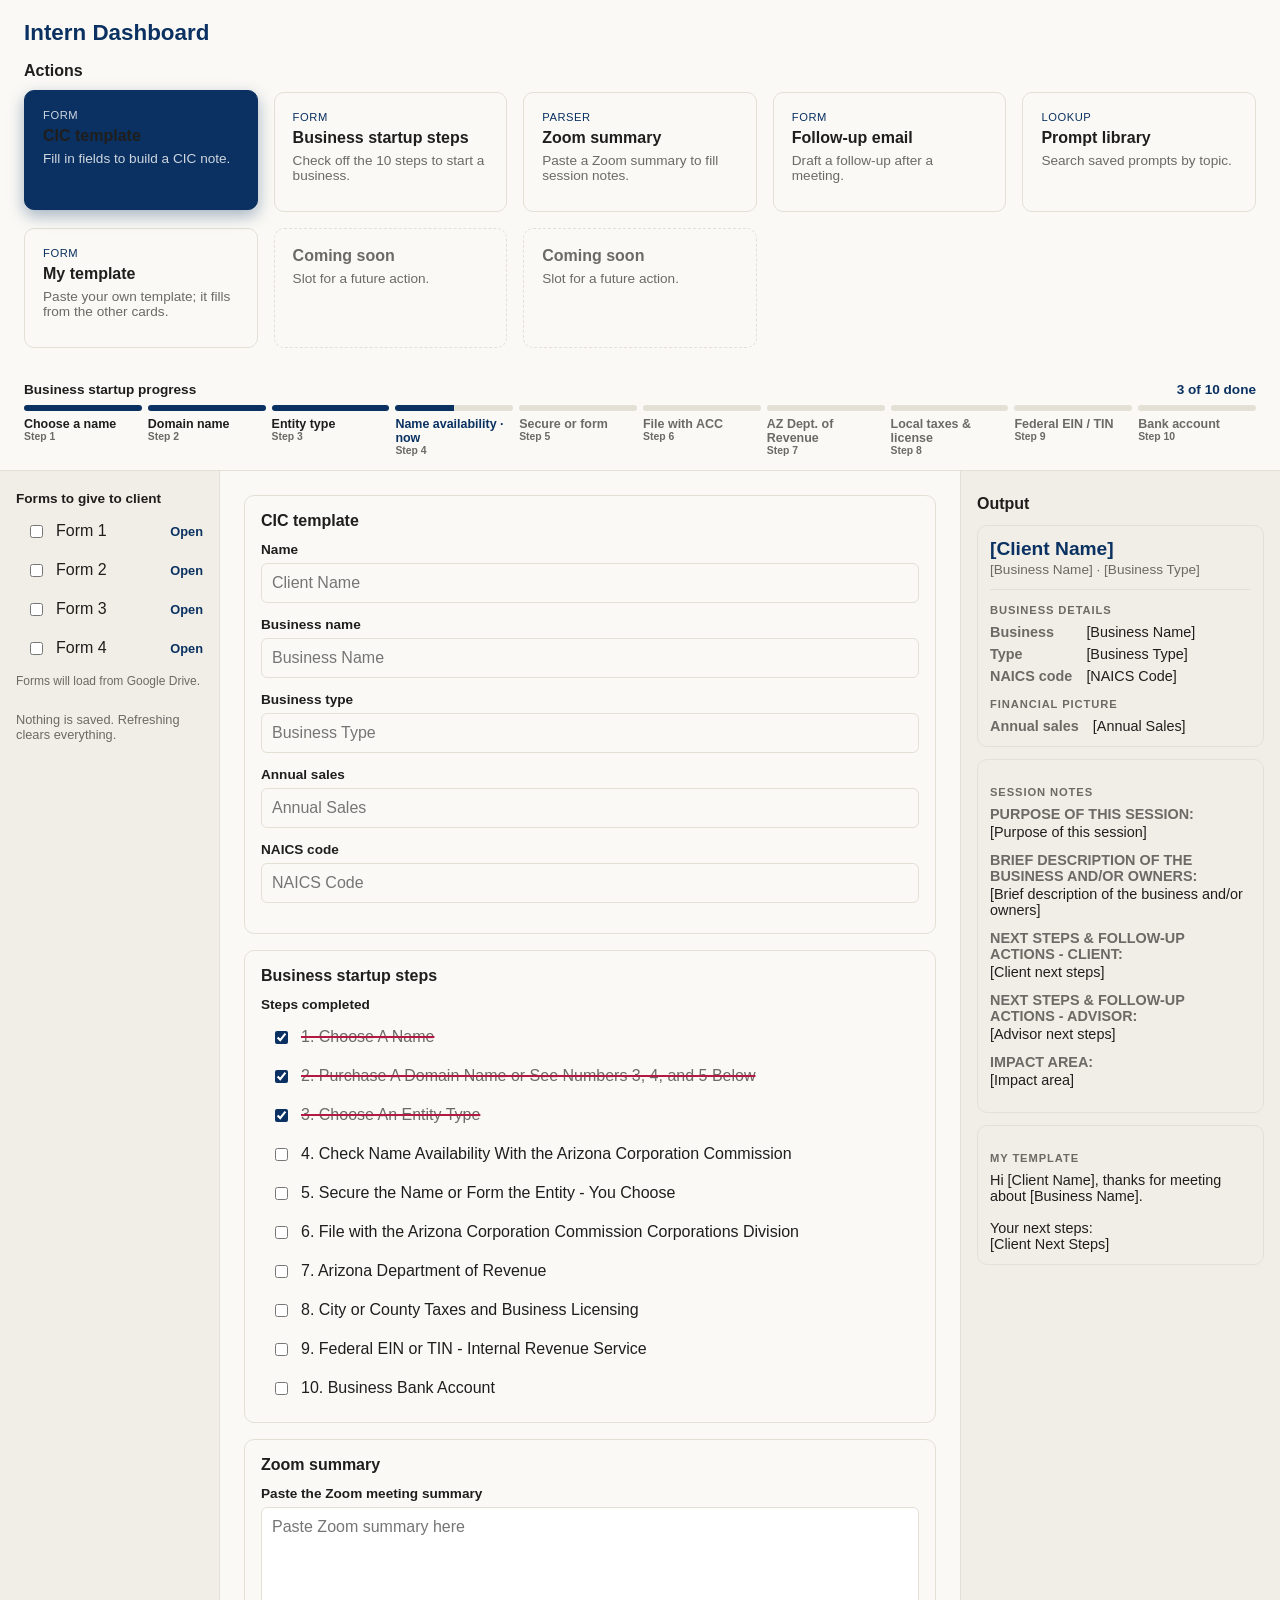
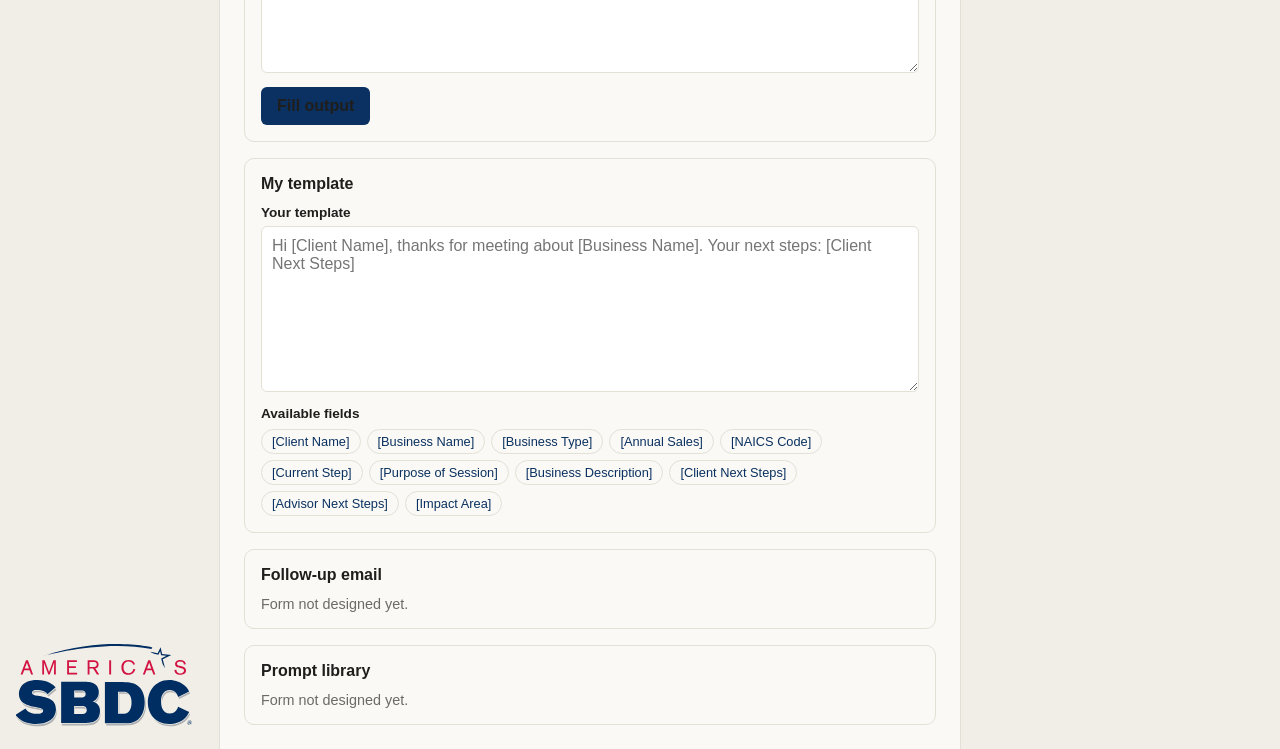
==== index.html @ 1f004777 "Add dashboard HTML/CSS skeleton Static layout with action cards, startup stepper, client forms sideb" ====
<!DOCTYPE html>
<html lang="en">
<head>
  <meta charset="UTF-8">
  <meta name="viewport" content="width=device-width, initial-scale=1.0">
  <title>Intern Dashboard</title>
  <link rel="stylesheet" href="styles.css">
  <!-- defer: download now, run after the HTML is ready (keeps this order) -->
  <script src="data/prompts.js" defer></script>
  <script src="app.js" defer></script>
</head>
<body>
  <!-- The whole page is one CSS Grid:
       row 1: page title + action cards (full width)
       row 2: progress stepper (full width)
       row 3: sidebar | forms | output -->
  <div class="layout">

    <!-- ===== ROW 1: page title + action cards ===== -->
    <section class="actions-top">
      <h1 class="page-title">Intern Dashboard</h1>
      <h2 class="section-title">Actions</h2>

      <!-- A list of cards. type="button" stops them acting as submit buttons -->
      <ul class="card-grid">
        <!-- Active card (solid blue) -->
        <li>
          <button class="card active" type="button">
            <span class="card-type">form</span>
            <span class="card-title">CIC template</span>
            <span class="card-desc">Fill in fields to build a CIC note.</span>
          </button>
        </li>
        <li>
          <button class="card" type="button">
            <span class="card-type">form</span>
            <span class="card-title">Business startup steps</span>
            <span class="card-desc">Check off the 10 steps to start a business.</span>
          </button>
        </li>
        <li>
          <button class="card" type="button">
            <span class="card-type">parser</span>
            <span class="card-title">Zoom summary</span>
            <span class="card-desc">Paste a Zoom summary to fill session notes.</span>
          </button>
        </li>
        <li>
          <button class="card" type="button">
            <span class="card-type">form</span>
            <span class="card-title">Follow-up email</span>
            <span class="card-desc">Draft a follow-up after a meeting.</span>
          </button>
        </li>
        <li>
          <button class="card" type="button">
            <span class="card-type">lookup</span>
            <span class="card-title">Prompt library</span>
            <span class="card-desc">Search saved prompts by topic.</span>
          </button>
        </li>
        <li>
          <button class="card" type="button">
            <span class="card-type">form</span>
            <span class="card-title">My template</span>
            <span class="card-desc">Paste your own template; it fills from the other cards.</span>
          </button>
        </li>

        <!-- Empty slots for future cards (8 total) -->
        <li class="card card-empty">
          <span class="card-title">Coming soon</span>
          <span class="card-desc">Slot for a future action.</span>
        </li>
        <li class="card card-empty">
          <span class="card-title">Coming soon</span>
          <span class="card-desc">Slot for a future action.</span>
        </li>
      </ul>
    </section>

    <!-- ===== ROW 2: startup stepper (sample: steps 1-3 done, 4 now) =====
         An ordered list, because the steps happen in order.
         done = solid bar, now = half bar, no class = not started -->
    <section class="page-progress" aria-labelledby="progress-title">
      <div class="page-progress-text">
        <h2 class="page-progress-title" id="progress-title">Business startup progress</h2>
        <span class="page-progress-count">3 of 10 done</span>
      </div>

      <ol class="stepper">
        <li class="step done"><div class="step-bar"></div><span>Choose a name<small>Step 1</small></span></li>
        <li class="step done"><div class="step-bar"></div><span>Domain name<small>Step 2</small></span></li>
        <li class="step done"><div class="step-bar"></div><span>Entity type<small>Step 3</small></span></li>
        <li class="step now"><div class="step-bar"></div><span>Name availability · now<small>Step 4</small></span></li>
        <li class="step"><div class="step-bar"></div><span>Secure or form<small>Step 5</small></span></li>
        <li class="step"><div class="step-bar"></div><span>File with ACC<small>Step 6</small></span></li>
        <li class="step"><div class="step-bar"></div><span>AZ Dept. of Revenue<small>Step 7</small></span></li>
        <li class="step"><div class="step-bar"></div><span>Local taxes &amp; license<small>Step 8</small></span></li>
        <li class="step"><div class="step-bar"></div><span>Federal EIN / TIN<small>Step 9</small></span></li>
        <li class="step"><div class="step-bar"></div><span>Bank account<small>Step 10</small></span></li>
      </ol>
    </section>

    <!-- ===== LEFT: sidebar (client forms checklist + logo) ===== -->
    <aside class="sidebar">
      <!-- Forms to give to the client. Later these will come from Google Drive;
           for now: placeholder names, and "Open" links that go nowhere. -->
      <fieldset class="checklist-group">
        <legend class="checklist-heading">Forms to give to client</legend>
        <div class="checklist">
          <div class="form-row">
            <label class="checklist-item"><input type="checkbox"><span>Form 1</span></label>
            <a class="form-open" href="#">Open</a>
          </div>
          <div class="form-row">
            <label class="checklist-item"><input type="checkbox"><span>Form 2</span></label>
            <a class="form-open" href="#">Open</a>
          </div>
          <div class="form-row">
            <label class="checklist-item"><input type="checkbox"><span>Form 3</span></label>
            <a class="form-open" href="#">Open</a>
          </div>
          <div class="form-row">
            <label class="checklist-item"><input type="checkbox"><span>Form 4</span></label>
            <a class="form-open" href="#">Open</a>
          </div>
        </div>
        <p class="sidebar-hint">Forms will load from Google Drive.</p>
      </fieldset>

      <p class="sidebar-note">Nothing is saved. Refreshing clears everything.</p>

      <!-- Logo pinned to the bottom of the sidebar -->
      <img class="sidebar-logo" src="images/sbdc-logo.svg" alt="America's SBDC">
    </aside>

    <!-- ===== CENTER: forms ===== -->
    <main class="main">
      <!-- For the skeleton, every form is shown stacked so you can
           review them all. Later, JS will show only the active card's form. -->
      <div class="form-area">

        <!-- CIC template -->
        <form class="form-panel">
          <h2 class="section-title">CIC template</h2>
          <div class="field">
            <label for="cic-name">Name</label>
            <input type="text" id="cic-name" placeholder="Client Name" autocomplete="off">
          </div>
          <div class="field">
            <label for="cic-businessName">Business name</label>
            <input type="text" id="cic-businessName" placeholder="Business Name" autocomplete="off">
          </div>
          <div class="field">
            <label for="cic-businessType">Business type</label>
            <input type="text" id="cic-businessType" placeholder="Business Type" autocomplete="off">
          </div>
          <div class="field">
            <label for="cic-annualSales">Annual sales</label>
            <!-- inputmode shows a number keypad on phones -->
            <input type="text" id="cic-annualSales" placeholder="Annual Sales" inputmode="decimal" autocomplete="off">
          </div>
          <div class="field">
            <label for="cic-naics">NAICS code</label>
            <!-- NAICS codes are 2 to 6 digits -->
            <input type="text" id="cic-naics" placeholder="NAICS Code" inputmode="numeric" maxlength="6" autocomplete="off">
          </div>
        </form>

        <!-- Business startup steps (sample: first 3 checked) -->
        <form class="form-panel">
          <h2 class="section-title">Business startup steps</h2>
          <!-- fieldset + legend group the checkboxes under one label -->
          <fieldset class="checklist-group">
            <legend class="checklist-heading">Steps completed</legend>
            <div class="checklist">
              <label class="checklist-item"><input type="checkbox" checked><span>1. Choose A Name</span></label>
              <label class="checklist-item"><input type="checkbox" checked><span>2. Purchase A Domain Name or See Numbers 3, 4, and 5 Below</span></label>
              <label class="checklist-item"><input type="checkbox" checked><span>3. Choose An Entity Type</span></label>
              <label class="checklist-item"><input type="checkbox"><span>4. Check Name Availability With the Arizona Corporation Commission</span></label>
              <label class="checklist-item"><input type="checkbox"><span>5. Secure the Name or Form the Entity - You Choose</span></label>
              <label class="checklist-item"><input type="checkbox"><span>6. File with the Arizona Corporation Commission Corporations Division</span></label>
              <label class="checklist-item"><input type="checkbox"><span>7. Arizona Department of Revenue</span></label>
              <label class="checklist-item"><input type="checkbox"><span>8. City or County Taxes and Business Licensing</span></label>
              <label class="checklist-item"><input type="checkbox"><span>9. Federal EIN or TIN - Internal Revenue Service</span></label>
              <label class="checklist-item"><input type="checkbox"><span>10. Business Bank Account</span></label>
            </div>
          </fieldset>
        </form>

        <!-- Zoom summary: paste in, button fills the output -->
        <form class="form-panel">
          <h2 class="section-title">Zoom summary</h2>
          <div class="field">
            <label for="zoom-summary">Paste the Zoom meeting summary</label>
            <textarea id="zoom-summary" rows="8" placeholder="Paste Zoom summary here"></textarea>
          </div>
          <button class="btn" type="button">Fill output</button>
        </form>

        <!-- My template: staff paste their own wording with [Field] tags -->
        <form class="form-panel">
          <h2 class="section-title">My template</h2>
          <div class="field">
            <label for="custom-template">Your template</label>
            <textarea id="custom-template" rows="8" placeholder="Hi [Client Name], thanks for meeting about [Business Name]. Your next steps: [Client Next Steps]"></textarea>
          </div>

          <!-- Click a tag to add it to the template (works once JS is added) -->
          <fieldset class="checklist-group">
            <legend class="checklist-heading">Available fields</legend>
            <div class="tag-list">
              <button class="tag" type="button">[Client Name]</button>
              <button class="tag" type="button">[Business Name]</button>
              <button class="tag" type="button">[Business Type]</button>
              <button class="tag" type="button">[Annual Sales]</button>
              <button class="tag" type="button">[NAICS Code]</button>
              <button class="tag" type="button">[Current Step]</button>
              <button class="tag" type="button">[Purpose of Session]</button>
              <button class="tag" type="button">[Business Description]</button>
              <button class="tag" type="button">[Client Next Steps]</button>
              <button class="tag" type="button">[Advisor Next Steps]</button>
              <button class="tag" type="button">[Impact Area]</button>
            </div>
          </fieldset>
        </form>

        <!-- Not designed yet (no inputs, so <section> instead of <form>) -->
        <section class="form-panel">
          <h2 class="section-title">Follow-up email</h2>
          <p class="placeholder-text">Form not designed yet.</p>
        </section>

        <section class="form-panel">
          <h2 class="section-title">Prompt library</h2>
          <p class="placeholder-text">Form not designed yet.</p>
        </section>

      </div>
    </main>

    <!-- ===== RIGHT: output panel ===== -->
    <aside class="output">
      <h2 class="section-title">Output</h2>

      <!-- CIC output: empty fields show [Placeholders].
           Layout: client header, then label/value sections. -->
      <div class="output-box">
        <div class="client-head">
          <p class="client-name">[Client Name]</p>
          <p class="client-sub">[Business Name] · [Business Type]</p>
        </div>

        <h3 class="kv-heading">Business details</h3>
        <dl class="kv">
          <dt>Business</dt>
          <dd>[Business Name]</dd>
          <dt>Type</dt>
          <dd>[Business Type]</dd>
          <dt>NAICS code</dt>
          <dd>[NAICS Code]</dd>
        </dl>

        <h3 class="kv-heading">Financial picture</h3>
        <dl class="kv">
          <dt>Annual sales</dt>
          <dd>[Annual Sales]</dd>
        </dl>
      </div>

      <!-- Zoom summary output. Long labels, so each label sits above its value -->
      <div class="output-box">
        <h3 class="kv-heading">Session notes</h3>
        <dl class="kv-stack">
          <dt>PURPOSE OF THIS SESSION:</dt>
          <dd>[Purpose of this session]</dd>
          <dt>BRIEF DESCRIPTION OF THE BUSINESS AND/OR OWNERS:</dt>
          <dd>[Brief description of the business and/or owners]</dd>
          <dt>NEXT STEPS &amp; FOLLOW-UP ACTIONS - CLIENT:</dt>
          <dd>[Client next steps]</dd>
          <dt>NEXT STEPS &amp; FOLLOW-UP ACTIONS - ADVISOR:</dt>
          <dd>[Advisor next steps]</dd>
          <dt>IMPACT AREA:</dt>
          <dd>[Impact area]</dd>
        </dl>
      </div>

      <!-- My template output: the staff member's template with tags filled in -->
      <div class="output-box">
        <h3 class="kv-heading">My template</h3>
        <pre class="output-text">Hi [Client Name], thanks for meeting about [Business Name].

Your next steps:
[Client Next Steps]</pre>
      </div>
    </aside>

  </div>
</body>
</html>
---- styles.css ----
/* ===== Colors and basics ===== */
:root {
  --bg: #faf9f5;          /* warm off-white page */
  --panel: #f0eee6;       /* sidebar / output background */
  --card: var(--white);
  --border: #e3e0d6;
  --text: #1f1e1d;
  --muted: #6b6a66;
  --white: var(--white);

  /* One highlight color: US flag blue. Red only for crossed-out items */
  --flag-blue: #0a3161;
  --flag-blue-hover: rgba(10, 49, 97, 0.06); /* faint blue, on hover */
  --flag-red: #b31942;
  --radius: 10px;
}

* {
  box-sizing: border-box;
}

body {
  margin: 0;
  font-family: -apple-system, BlinkMacSystemFont, "Segoe UI", Roboto, sans-serif;
  background: var(--bg);
  color: var(--text);
}

/* ===== Main page grid (desktop: 3 columns) ===== */
.layout {
  display: grid;
  grid-template-columns: 220px 1fr 320px;
  /* row 1: cards, row 2: progress bar, row 3: everything else */
  grid-template-rows: auto auto 1fr;
  min-height: 100vh;
}

/* ===== Action cards across the top ===== */
.actions-top {
  grid-column: 1 / -1; /* full width, like the progress bar */
  padding: 20px 24px 8px;
  background: var(--bg);
}

/* Main page heading */
.page-title {
  margin: 0 0 16px;
  font-size: 1.4rem;
  color: var(--flag-blue);
}

/* Less space under the cards since the progress bar follows */
.actions-top .card-grid {
  margin-bottom: 12px;
}

/* ===== Full-width progress bar across the top ===== */
.page-progress {
  grid-column: 1 / -1; /* stretch from the first column line to the last */
  padding: 14px 24px;
  background: var(--card);
  border-bottom: 1px solid var(--border);
}

/* Title on the left, count on the right */
.page-progress-text {
  display: flex;
  justify-content: space-between;
  gap: 12px;
  margin-bottom: 8px;
  font-size: 0.85rem;
}

.page-progress-title {
  margin: 0;
  font-size: inherit; /* it's an <h2> now, but should stay small */
  font-weight: 700;
}

.page-progress-count {
  font-weight: 600;
  color: var(--flag-blue);
}

/* Stepper: one column per step, all equal width */
.stepper {
  list-style: none; /* it's an <ol>: the numbers are already in the labels */
  padding: 0;
  margin: 0;
  display: grid;
  grid-template-columns: repeat(10, 1fr);
  gap: 6px;
}

/* Each step: short bar on top, label underneath */
.step {
  display: flex;
  flex-direction: column;
  gap: 6px;
  font-size: 0.78rem;
  font-weight: 700;
  color: var(--muted);
}

.step-bar {
  height: 6px;
  border-radius: 3px;
  background: var(--border);
}

/* Small "Step 4" line under the label */
.step small {
  display: block;
  font-weight: 600;
  color: var(--muted);
}

/* Done: solid blue bar, darker label */
.step.done {
  color: var(--text);
}

.step.done .step-bar {
  background: var(--flag-blue);
}

/* Current step: blue label, bar filled halfway */
.step.now {
  color: var(--flag-blue);
}

.step.now .step-bar {
  background: linear-gradient(90deg, var(--flag-blue) 50%, var(--border) 50%);
}

/* ===== Sidebar ===== */
/* Flex column so the logo can be pushed to the bottom */
.sidebar {
  display: flex;
  flex-direction: column;
  background: var(--panel);
  border-right: 1px solid var(--border);
  padding: 20px 16px;
}

/* margin-top: auto takes up all leftover space above the logo,
   which pushes it to the bottom of the sidebar */
.sidebar-logo {
  margin-top: auto;
  padding-top: 24px;
  width: 100%;
  max-width: 180px;
  height: auto;
}

/* Form name (checkbox) on the left, "Open" link on the right */
.form-row {
  display: flex;
  align-items: center;
  justify-content: space-between;
  gap: 8px;
}

.form-row .checklist-item {
  flex: 1; /* checkbox row takes the leftover space */
}

.form-open {
  font-size: 0.8rem;
  font-weight: 600;
  color: var(--flag-blue);
  text-decoration: none;
}

.form-open:hover {
  text-decoration: underline;
}

.sidebar-hint {
  margin: 8px 0 0;
  font-size: 0.75rem;
  color: var(--muted);
}

.sidebar-note {
  margin-top: 24px;
  font-size: 0.8rem;
  color: var(--muted);
}

/* ===== Center column ===== */
.main {
  padding: 24px;
}

.section-title {
  font-size: 1rem;
  margin: 0 0 12px;
}

/* Cards wrap automatically: as many 220px+ columns as will fit */
.card-grid {
  list-style: none; /* it's a <ul>: remove bullets and indent */
  padding: 0;
  margin-top: 0;
  display: grid;
  grid-template-columns: repeat(auto-fill, minmax(220px, 1fr));
  gap: 16px;
  margin-bottom: 24px;
}

.card {
  display: flex;
  flex-direction: column;
  gap: 6px;
  min-height: 120px;
  text-align: left;
  padding: 18px;
  background: var(--card);
  border: 1px solid var(--border);
  border-radius: var(--radius);
  font: inherit;
  color: inherit;
  cursor: pointer;
}

/* Card buttons fill their whole list item */
.card-grid > li > .card {
  width: 100%;
  height: 100%;
}

/* Hover: faint see-through blue over the whole card */
.card:hover {
  background: var(--flag-blue-hover);
  border-color: var(--flag-blue);
}

/* Active card: solid blue, white text, lifted with a shadow */
.card.active {
  background: var(--flag-blue);
  border-color: var(--flag-blue);
  color: var(--white);
  transform: translateY(-2px);
  box-shadow: 0 6px 16px rgba(10, 49, 97, 0.35);
}

/* Lighten the small text so it stays readable on blue */
.card.active .card-type,
.card.active .card-desc {
  color: rgba(255, 255, 255, 0.8);
}

/* Empty future slots: dashed and faded, not clickable */
.card-empty {
  border-style: dashed;
  background: transparent;
  color: var(--muted);
  cursor: default;
}

.card-empty:hover {
  background: transparent;
  border-color: var(--border);
}

.card-type {
  font-size: 0.7rem;
  text-transform: uppercase;
  letter-spacing: 0.05em;
  color: var(--flag-blue);
}

.card-title {
  font-weight: 600;
}

.card-desc {
  font-size: 0.85rem;
  color: var(--muted);
}

/* Holds one form panel per card, stacked */
.form-area {
  display: flex;
  flex-direction: column;
  gap: 16px;
}

.form-panel {
  background: var(--card);
  border: 1px solid var(--border);
  border-radius: var(--radius);
  padding: 16px;
}

/* Form fields: label on top, input below */
.field {
  display: flex;
  flex-direction: column;
  gap: 6px;
  margin-bottom: 14px;
}

.field label {
  font-size: 0.85rem;
  font-weight: 600;
}

.field input,
.field select {
  padding: 10px;
  border: 1px solid var(--border);
  border-radius: 6px;
  background: var(--white);
  font: inherit;
}

/* Big paste box: full width, user can drag it taller */
.field textarea {
  padding: 10px;
  border: 1px solid var(--border);
  border-radius: 6px;
  font: inherit;
  resize: vertical;
}

/* Clickable field tags ("chips") that wrap onto new lines */
.tag-list {
  display: flex;
  flex-wrap: wrap;
  gap: 6px;
}

.tag {
  padding: 4px 10px;
  border: 1px solid var(--border);
  border-radius: 999px;
  background: var(--white);
  font: inherit;
  font-size: 0.8rem;
  color: var(--flag-blue);
  cursor: pointer;
}

.tag:hover {
  background: var(--flag-blue-hover);
  border-color: var(--flag-blue);
}

/* Plain blue button */
.btn {
  padding: 10px 16px;
  border: none;
  border-radius: 6px;
  background: var(--flag-blue);
  color: var(--white);
  font: inherit;
  font-weight: 600;
  cursor: pointer;
}

.btn:hover {
  opacity: 0.9;
}

.field textarea:focus,
.field input:focus,
.field select:focus {
  outline: 2px solid var(--flag-blue);
  border-color: transparent;
}

/* fieldset groups checkboxes; remove its default border and spacing */
.checklist-group {
  border: none;
  padding: 0;
  margin: 0;
  min-width: 0; /* lets it shrink inside narrow columns */
}

/* Checklist: one clickable row per step */
.checklist-heading {
  padding: 0;
  margin: 0 0 8px;
  font-size: 0.85rem;
  font-weight: 600;
}

.checklist {
  display: flex;
  flex-direction: column;
  gap: 4px;
}

.checklist-item {
  display: flex;
  align-items: flex-start;
  gap: 10px;
  padding: 8px 10px;
  border-radius: 6px;
  cursor: pointer;
}

.checklist-item:hover {
  background: var(--flag-blue-hover);
}

.checklist-item input {
  margin-top: 3px;
  accent-color: var(--flag-blue); /* blue checkmarks */
}

/* Checked steps get faded and crossed out with a red line */
.checklist-item:has(input:checked) span {
  color: var(--muted);
  text-decoration: line-through;
  text-decoration-color: var(--flag-red);
  text-decoration-thickness: 2px;
}

/* ===== Output panel ===== */
.output {
  background: var(--panel);
  border-left: 1px solid var(--border);
  padding: 24px 16px;
}

.output-box {
  background: var(--card);
  border: 1px solid var(--border);
  border-radius: var(--radius);
  padding: 12px;
  margin-bottom: 12px;
}

/* Output header: client name big, business on the line below */
.client-head {
  padding-bottom: 12px;
  margin-bottom: 12px;
  border-bottom: 1px solid var(--border);
}

.client-name {
  margin: 0;
  font-size: 1.2rem;
  font-weight: 700;
  color: var(--flag-blue);
}

.client-sub {
  margin: 2px 0 0;
  font-size: 0.85rem;
  color: var(--muted);
}

/* Small uppercase section label, e.g. "BUSINESS DETAILS" */
.kv-heading {
  margin: 14px 0 8px;
  font-size: 0.7rem;
  font-weight: 800;
  letter-spacing: 0.08em;
  text-transform: uppercase;
  color: var(--muted);
}

/* Label / value pairs in two columns:
   left column is as wide as the longest label, right takes the rest */
.kv {
  display: grid;
  grid-template-columns: max-content 1fr;
  gap: 6px 14px;
  margin: 0;
  font-size: 0.9rem;
}

.kv dt {
  color: var(--muted);
  font-weight: 600;
}

.kv dd {
  margin: 0;
  overflow-wrap: anywhere; /* long values wrap instead of overflowing */
}

/* Label above value, for labels too long for two columns */
.kv-stack {
  margin: 0;
  font-size: 0.9rem;
}

.kv-stack dt {
  color: var(--muted);
  font-weight: 600;
}

.kv-stack dd {
  margin: 2px 0 12px;
  overflow-wrap: anywhere;
}

/* Keeps the template's line breaks; wraps long lines */
.output-text {
  margin: 0;
  font-family: inherit;
  font-size: 0.9rem;
  white-space: pre-wrap;
  word-wrap: break-word;
}

.placeholder-text {
  margin: 0;
  color: var(--muted);
  font-size: 0.9rem;
}

/* ===== Tablet: hide sidebar, 2 columns ===== */
@media (max-width: 1024px) {
  .layout {
    grid-template-columns: 1fr 320px;
  }

  .sidebar {
    display: none;
  }

  /* 10 steps don't fit in one row here: 2 rows of 5 */
  .stepper {
    grid-template-columns: repeat(5, 1fr);
    row-gap: 14px;
  }
}

/* ===== Mobile: 1 column, output below the cards ===== */
@media (max-width: 700px) {
  .layout {
    grid-template-columns: 1fr;
  }

  .main {
    padding: 16px;
  }

  .page-progress {
    padding: 12px 16px;
  }

  .actions-top {
    padding: 16px 16px 4px;
  }

  /* Phones: 5 rows of 2 */
  .stepper {
    grid-template-columns: repeat(2, 1fr);
  }

  .output {
    border-left: none;
    border-top: 1px solid var(--border);
    padding: 16px;
  }
}
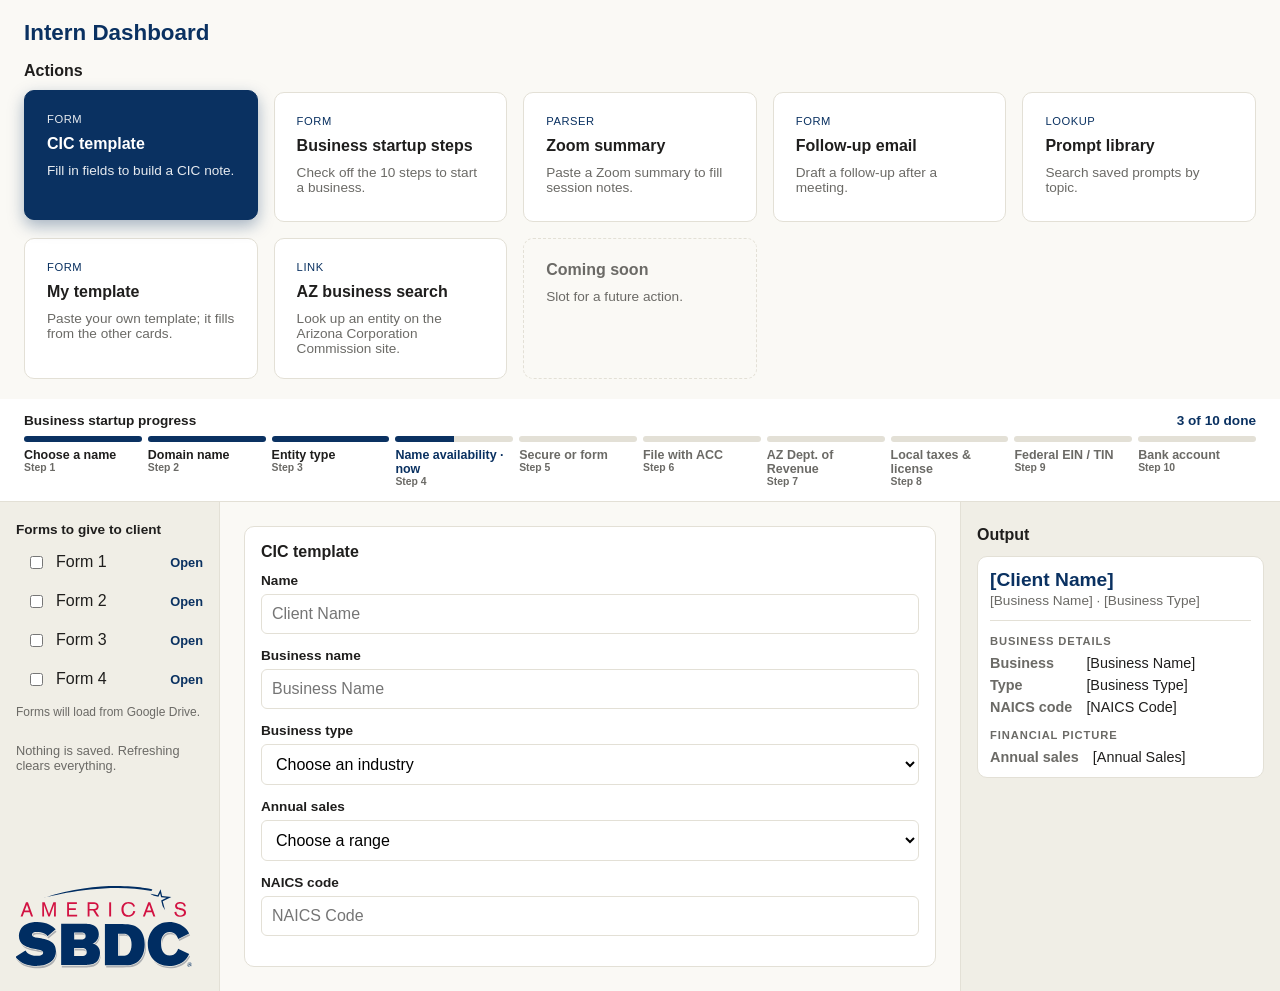
==== commit c074559c: "Render cards from actions and make CIC template fill live - Cards are built from the `actions` array" ====
--- a/index.html
+++ b/index.html
@@ -21,62 +21,43 @@
       <h1 class="page-title">Intern Dashboard</h1>
       <h2 class="section-title">Actions</h2>
 
-      <!-- A list of cards. type="button" stops them acting as submit buttons -->
-      <ul class="card-grid">
-        <!-- Active card (solid blue) -->
+      <!-- Empty list: app.js fills it from the `actions` array
+           using the two <template>s below -->
+      <ul class="card-grid" id="card-grid"></ul>
+
+      <!-- Blueprint for one action card (not shown until JS copies it).
+           type="button" stops it acting as a submit button -->
+      <template id="card-template">
         <li>
-          <button class="card active" type="button">
-            <span class="card-type">form</span>
-            <span class="card-title">CIC template</span>
-            <span class="card-desc">Fill in fields to build a CIC note.</span>
+          <button class="card" type="button">
+            <span class="card-type"></span>
+            <span class="card-title"></span>
+            <span class="card-desc"></span>
           </button>
         </li>
+      </template>
+
+      <!-- Blueprint for a link card: opens an outside website in a new tab.
+           It's an <a> (not a <button>) because it goes somewhere.
+           rel="noopener noreferrer" stops the new tab from reaching back
+           into this page and hides which page sent the visitor. -->
+      <template id="card-link-template">
         <li>
-          <button class="card" type="button">
-            <span class="card-type">form</span>
-            <span class="card-title">Business startup steps</span>
-            <span class="card-desc">Check off the 10 steps to start a business.</span>
-          </button>
+          <a class="card" href="" target="_blank" rel="noopener noreferrer">
+            <span class="card-type"></span>
+            <span class="card-title"></span>
+            <span class="card-desc"></span>
+          </a>
         </li>
-        <li>
-          <button class="card" type="button">
-            <span class="card-type">parser</span>
-            <span class="card-title">Zoom summary</span>
-            <span class="card-desc">Paste a Zoom summary to fill session notes.</span>
-          </button>
-        </li>
-        <li>
-          <button class="card" type="button">
-            <span class="card-type">form</span>
-            <span class="card-title">Follow-up email</span>
-            <span class="card-desc">Draft a follow-up after a meeting.</span>
-          </button>
-        </li>
-        <li>
-          <button class="card" type="button">
-            <span class="card-type">lookup</span>
-            <span class="card-title">Prompt library</span>
-            <span class="card-desc">Search saved prompts by topic.</span>
-          </button>
-        </li>
-        <li>
-          <button class="card" type="button">
-            <span class="card-type">form</span>
-            <span class="card-title">My template</span>
-            <span class="card-desc">Paste your own template; it fills from the other cards.</span>
-          </button>
-        </li>
-
-        <!-- Empty slots for future cards (8 total) -->
+      </template>
+
+      <!-- Blueprint for an unused slot (the grid always shows 8) -->
+      <template id="card-empty-template">
         <li class="card card-empty">
           <span class="card-title">Coming soon</span>
           <span class="card-desc">Slot for a future action.</span>
         </li>
-        <li class="card card-empty">
-          <span class="card-title">Coming soon</span>
-          <span class="card-desc">Slot for a future action.</span>
-        </li>
-      </ul>
+      </template>
     </section>
 
     <!-- ===== ROW 2: startup stepper (sample: steps 1-3 done, 4 now) =====
@@ -137,39 +118,79 @@
 
     <!-- ===== CENTER: forms ===== -->
     <main class="main">
-      <!-- For the skeleton, every form is shown stacked so you can
-           review them all. Later, JS will show only the active card's form. -->
+      <!-- Every panel has data-panel="<card id>". JS shows only the
+           panel whose id matches the active card and hides the rest. -->
       <div class="form-area">
 
-        <!-- CIC template -->
-        <form class="form-panel">
+        <!-- CIC template. Each input's `name` matches a field in app.js -->
+        <form class="form-panel" data-panel="cic">
           <h2 class="section-title">CIC template</h2>
           <div class="field">
             <label for="cic-name">Name</label>
-            <input type="text" id="cic-name" placeholder="Client Name" autocomplete="off">
+            <input type="text" id="cic-name" name="name" placeholder="Client Name" autocomplete="off">
           </div>
           <div class="field">
             <label for="cic-businessName">Business name</label>
-            <input type="text" id="cic-businessName" placeholder="Business Name" autocomplete="off">
-          </div>
+            <input type="text" id="cic-businessName" name="businessName" placeholder="Business Name" autocomplete="off">
+          </div>
+          <!-- Dropdown + manual entry: a normal <select>. Picking
+               "Other (type it)" reveals the text box underneath.
+               The text box's name is the select's name + "Other";
+               app.js uses that pattern to find it. -->
           <div class="field">
             <label for="cic-businessType">Business type</label>
-            <input type="text" id="cic-businessType" placeholder="Business Type" autocomplete="off">
+            <select id="cic-businessType" name="businessType">
+              <option value="">Choose an industry</option>
+              <option>Retail</option>
+              <option>E-commerce</option>
+              <option>Restaurant / Food service</option>
+              <option>Food truck</option>
+              <option>Construction / Contractor</option>
+              <option>Professional services</option>
+              <option>Health care</option>
+              <option>Beauty / Personal care</option>
+              <option>Fitness / Wellness</option>
+              <option>Real estate</option>
+              <option>Transportation / Trucking</option>
+              <option>Automotive repair</option>
+              <option>Cleaning / Janitorial</option>
+              <option>Landscaping</option>
+              <option>Manufacturing</option>
+              <option>Technology / Software</option>
+              <option>Childcare / Education</option>
+              <option>Arts / Entertainment</option>
+              <option>Agriculture</option>
+              <option>Nonprofit</option>
+              <option value="other">Other (type it)</option>
+            </select>
+            <input type="text" name="businessTypeOther" placeholder="Type the industry" aria-label="Other business type" autocomplete="off" hidden>
           </div>
           <div class="field">
             <label for="cic-annualSales">Annual sales</label>
+            <select id="cic-annualSales" name="annualSales">
+              <option value="">Choose a range</option>
+              <option>Pre-revenue (startup)</option>
+              <option>Under $50,000</option>
+              <option>$50,000 - $99,999</option>
+              <option>$100,000 - $249,999</option>
+              <option>$250,000 - $499,999</option>
+              <option>$500,000 - $999,999</option>
+              <option>$1,000,000 - $4,999,999</option>
+              <option>$5,000,000 or more</option>
+              <option value="other">Other (type an amount)</option>
+            </select>
             <!-- inputmode shows a number keypad on phones -->
-            <input type="text" id="cic-annualSales" placeholder="Annual Sales" inputmode="decimal" autocomplete="off">
+            <input type="text" name="annualSalesOther" placeholder="e.g. $82,000" aria-label="Annual sales amount" inputmode="decimal" autocomplete="off" hidden>
           </div>
           <div class="field">
             <label for="cic-naics">NAICS code</label>
             <!-- NAICS codes are 2 to 6 digits -->
-            <input type="text" id="cic-naics" placeholder="NAICS Code" inputmode="numeric" maxlength="6" autocomplete="off">
+            <input type="text" id="cic-naics" name="naics" placeholder="NAICS Code" inputmode="numeric" maxlength="6" autocomplete="off">
           </div>
         </form>
 
         <!-- Business startup steps (sample: first 3 checked) -->
-        <form class="form-panel">
+        <form class="form-panel" data-panel="startup">
           <h2 class="section-title">Business startup steps</h2>
           <!-- fieldset + legend group the checkboxes under one label -->
           <fieldset class="checklist-group">
@@ -190,7 +211,7 @@
         </form>
 
         <!-- Zoom summary: paste in, button fills the output -->
-        <form class="form-panel">
+        <form class="form-panel" data-panel="zoom">
           <h2 class="section-title">Zoom summary</h2>
           <div class="field">
             <label for="zoom-summary">Paste the Zoom meeting summary</label>
@@ -200,7 +221,7 @@
         </form>
 
         <!-- My template: staff paste their own wording with [Field] tags -->
-        <form class="form-panel">
+        <form class="form-panel" data-panel="my-template">
           <h2 class="section-title">My template</h2>
           <div class="field">
             <label for="custom-template">Your template</label>
@@ -227,12 +248,12 @@
         </form>
 
         <!-- Not designed yet (no inputs, so <section> instead of <form>) -->
-        <section class="form-panel">
+        <section class="form-panel" data-panel="email">
           <h2 class="section-title">Follow-up email</h2>
           <p class="placeholder-text">Form not designed yet.</p>
         </section>
 
-        <section class="form-panel">
+        <section class="form-panel" data-panel="prompts">
           <h2 class="section-title">Prompt library</h2>
           <p class="placeholder-text">Form not designed yet.</p>
         </section>
@@ -244,33 +265,39 @@
     <aside class="output">
       <h2 class="section-title">Output</h2>
 
-      <!-- CIC output: empty fields show [Placeholders].
-           Layout: client header, then label/value sections. -->
-      <div class="output-box">
+      <!-- Shown when the active card has no output box yet -->
+      <p class="placeholder-text" id="output-empty" hidden>No output for this card yet.</p>
+
+      <!-- CIC output. Each data-field="..." spot is filled by JS with the
+           matching input's value, or its [Placeholder] when empty. -->
+      <div class="output-box" data-panel="cic">
         <div class="client-head">
-          <p class="client-name">[Client Name]</p>
-          <p class="client-sub">[Business Name] · [Business Type]</p>
+          <p class="client-name" data-field="name">[Client Name]</p>
+          <p class="client-sub">
+            <span data-field="businessName">[Business Name]</span> ·
+            <span data-field="businessType">[Business Type]</span>
+          </p>
         </div>
 
         <h3 class="kv-heading">Business details</h3>
         <dl class="kv">
           <dt>Business</dt>
-          <dd>[Business Name]</dd>
+          <dd data-field="businessName">[Business Name]</dd>
           <dt>Type</dt>
-          <dd>[Business Type]</dd>
+          <dd data-field="businessType">[Business Type]</dd>
           <dt>NAICS code</dt>
-          <dd>[NAICS Code]</dd>
+          <dd data-field="naics">[NAICS Code]</dd>
         </dl>
 
         <h3 class="kv-heading">Financial picture</h3>
         <dl class="kv">
           <dt>Annual sales</dt>
-          <dd>[Annual Sales]</dd>
+          <dd data-field="annualSales">[Annual Sales]</dd>
         </dl>
       </div>
 
       <!-- Zoom summary output. Long labels, so each label sits above its value -->
-      <div class="output-box">
+      <div class="output-box" data-panel="zoom">
         <h3 class="kv-heading">Session notes</h3>
         <dl class="kv-stack">
           <dt>PURPOSE OF THIS SESSION:</dt>
@@ -287,7 +314,7 @@
       </div>
 
       <!-- My template output: the staff member's template with tags filled in -->
-      <div class="output-box">
+      <div class="output-box" data-panel="my-template">
         <h3 class="kv-heading">My template</h3>
         <pre class="output-text">Hi [Client Name], thanks for meeting about [Business Name].
 
--- a/styles.css
+++ b/styles.css
@@ -6,7 +6,7 @@
   --border: #e3e0d6;
   --text: #1f1e1d;
   --muted: #6b6a66;
-  --white: var(--white);
+  --white: #ffffff;
 
   /* One highlight color: US flag blue. Red only for crossed-out items */
   --flag-blue: #0a3161;
@@ -212,16 +212,22 @@
 .card {
   display: flex;
   flex-direction: column;
-  gap: 6px;
-  min-height: 120px;
+  gap: 10px;          /* space between type, title and description */
+  min-height: 130px;
   text-align: left;
-  padding: 18px;
+  padding: 22px;
+  line-height: 1.4;   /* space between lines when text wraps */
   background: var(--card);
   border: 1px solid var(--border);
   border-radius: var(--radius);
   font: inherit;
   color: inherit;
   cursor: pointer;
+}
+
+/* Link cards (<a>): remove the default link underline */
+a.card {
+  text-decoration: none;
 }
 
 /* Card buttons fill their whole list item */
@@ -245,10 +251,10 @@
   box-shadow: 0 6px 16px rgba(10, 49, 97, 0.35);
 }
 
-/* Lighten the small text so it stays readable on blue */
+/* Small text on the blue card: near-white so it's easy to read */
 .card.active .card-type,
 .card.active .card-desc {
-  color: rgba(255, 255, 255, 0.8);
+  color: rgba(255, 255, 255, 0.9);
 }
 
 /* Empty future slots: dashed and faded, not clickable */
@@ -411,8 +417,10 @@
   accent-color: var(--flag-blue); /* blue checkmarks */
 }
 
-/* Checked steps get faded and crossed out with a red line */
-.checklist-item:has(input:checked) span {
+/* Checked steps get faded and crossed out with a red line.
+   Only inside form panels (the startup steps), so the sidebar's
+   "Forms to give to client" checkboxes stay plain when checked. */
+.form-panel .checklist-item:has(input:checked) span {
   color: var(--muted);
   text-decoration: line-through;
   text-decoration-color: var(--flag-red);
@@ -514,7 +522,6 @@
   color: var(--muted);
   font-size: 0.9rem;
 }
-
 /* ===== Tablet: hide sidebar, 2 columns ===== */
 @media (max-width: 1024px) {
   .layout {
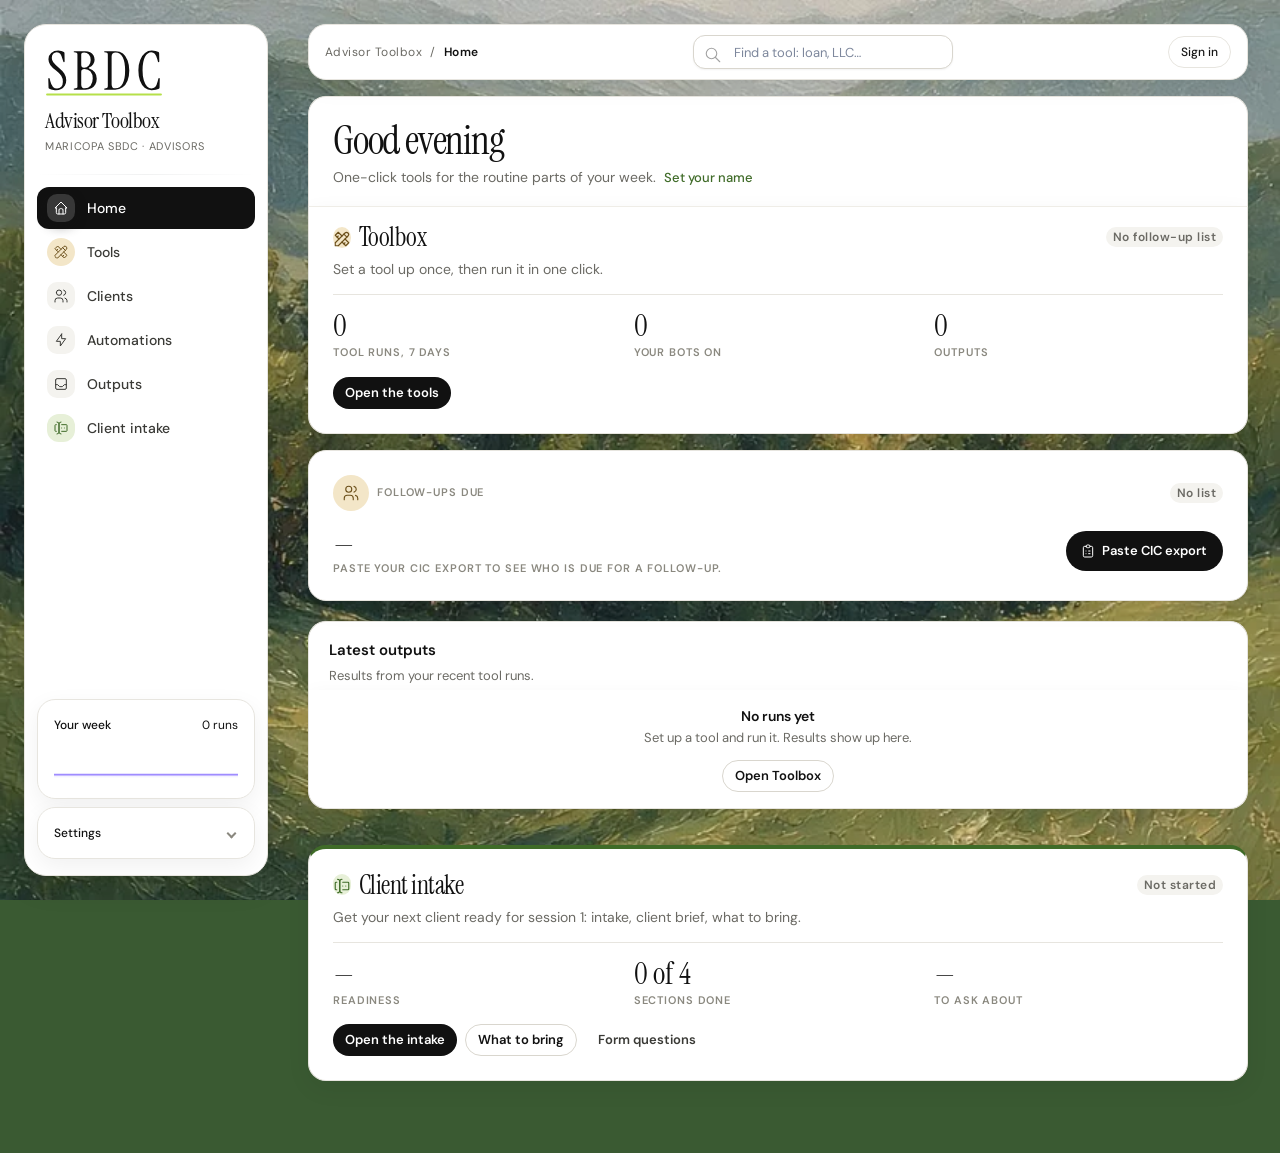
==== commit c6112c5a: "added files via upload Reorganize into css/, js/, pages/, assets/ folders See CHANGES.md for every " ====
--- a/index.html
+++ b/index.html
@@ -1,328 +1,620 @@
-<!DOCTYPE html>
-<html lang="en">
+<!doctype html>
+<!-- Third-party credits and licenses: see THIRD_PARTY_NOTICES.md -->
+<html lang="en" data-bs-theme="light">
 <head>
-  <meta charset="UTF-8">
-  <meta name="viewport" content="width=device-width, initial-scale=1.0">
-  <title>Intern Dashboard</title>
-  <link rel="stylesheet" href="styles.css">
-  <!-- defer: download now, run after the HTML is ready (keeps this order) -->
-  <script src="data/prompts.js" defer></script>
-  <script src="app.js" defer></script>
+<meta charset="utf-8">
+<meta name="viewport" content="width=device-width,initial-scale=1,viewport-fit=cover">
+<meta name="color-scheme" content="only light">
+<meta name="theme-color" content="#FAFAF8">
+<title>Home · Advisor Toolbox · Maricopa SBDC</title>
+<meta name="description" content="Client intake and one-click tools for Maricopa SBDC advisors, in one place.">
+<link rel="icon" href="assets/img/p3-mark.svg" type="image/svg+xml">
+<link rel="stylesheet" href="assets/tabler.min.css">
+<link rel="stylesheet" href="css/app.css">
+<link rel="stylesheet" href="css/p2.css">
+<link rel="stylesheet" href="css/p3.css">
+<link rel="stylesheet" href="css/flair.css">
+<link rel="stylesheet" href="css/leedlime.css">
+<link rel="stylesheet" href="css/shell.css">
+<link rel="preconnect" href="https://fonts.googleapis.com">
+<link rel="preconnect" href="https://fonts.gstatic.com" crossorigin>
+
 </head>
-<body>
-  <!-- The whole page is one CSS Grid:
-       row 1: page title + action cards (full width)
-       row 2: progress stepper (full width)
-       row 3: sidebar | forms | output -->
-  <div class="layout">
-
-    <!-- ===== ROW 1: page title + action cards ===== -->
-    <section class="actions-top">
-      <h1 class="page-title">Intern Dashboard</h1>
-      <h2 class="section-title">Actions</h2>
-
-      <!-- Empty list: app.js fills it from the `actions` array
-           using the two <template>s below -->
-      <ul class="card-grid" id="card-grid"></ul>
-
-      <!-- Blueprint for one action card (not shown until JS copies it).
-           type="button" stops it acting as a submit button -->
-      <template id="card-template">
-        <li>
-          <button class="card" type="button">
-            <span class="card-type"></span>
-            <span class="card-title"></span>
-            <span class="card-desc"></span>
-          </button>
-        </li>
-      </template>
-
-      <!-- Blueprint for a link card: opens an outside website in a new tab.
-           It's an <a> (not a <button>) because it goes somewhere.
-           rel="noopener noreferrer" stops the new tab from reaching back
-           into this page and hides which page sent the visitor. -->
-      <template id="card-link-template">
-        <li>
-          <a class="card" href="" target="_blank" rel="noopener noreferrer">
-            <span class="card-type"></span>
-            <span class="card-title"></span>
-            <span class="card-desc"></span>
-          </a>
-        </li>
-      </template>
-
-      <!-- Blueprint for an unused slot (the grid always shows 8) -->
-      <template id="card-empty-template">
-        <li class="card card-empty">
-          <span class="card-title">Coming soon</span>
-          <span class="card-desc">Slot for a future action.</span>
-        </li>
-      </template>
-    </section>
-
-    <!-- ===== ROW 2: startup stepper (sample: steps 1-3 done, 4 now) =====
-         An ordered list, because the steps happen in order.
-         done = solid bar, now = half bar, no class = not started -->
-    <section class="page-progress" aria-labelledby="progress-title">
-      <div class="page-progress-text">
-        <h2 class="page-progress-title" id="progress-title">Business startup progress</h2>
-        <span class="page-progress-count">3 of 10 done</span>
-      </div>
-
-      <ol class="stepper">
-        <li class="step done"><div class="step-bar"></div><span>Choose a name<small>Step 1</small></span></li>
-        <li class="step done"><div class="step-bar"></div><span>Domain name<small>Step 2</small></span></li>
-        <li class="step done"><div class="step-bar"></div><span>Entity type<small>Step 3</small></span></li>
-        <li class="step now"><div class="step-bar"></div><span>Name availability · now<small>Step 4</small></span></li>
-        <li class="step"><div class="step-bar"></div><span>Secure or form<small>Step 5</small></span></li>
-        <li class="step"><div class="step-bar"></div><span>File with ACC<small>Step 6</small></span></li>
-        <li class="step"><div class="step-bar"></div><span>AZ Dept. of Revenue<small>Step 7</small></span></li>
-        <li class="step"><div class="step-bar"></div><span>Local taxes &amp; license<small>Step 8</small></span></li>
-        <li class="step"><div class="step-bar"></div><span>Federal EIN / TIN<small>Step 9</small></span></li>
-        <li class="step"><div class="step-bar"></div><span>Bank account<small>Step 10</small></span></li>
-      </ol>
-    </section>
-
-    <!-- ===== LEFT: sidebar (client forms checklist + logo) ===== -->
-    <aside class="sidebar">
-      <!-- Forms to give to the client. Later these will come from Google Drive;
-           for now: placeholder names, and "Open" links that go nowhere. -->
-      <fieldset class="checklist-group">
-        <legend class="checklist-heading">Forms to give to client</legend>
-        <div class="checklist">
-          <div class="form-row">
-            <label class="checklist-item"><input type="checkbox"><span>Form 1</span></label>
-            <a class="form-open" href="#">Open</a>
+<body data-space="shared">
+<a class="visually-hidden-focusable" href="#content">Skip to content</a>
+<div class="mob-top no-print">
+  <button class="btn btn-icon btn-ghost-secondary" id="menuBtn" aria-label="Menu" aria-controls="side" aria-expanded="false"><i data-icon="menu-2"></i></button>
+  <div class="ll-brandblock"><svg class="ll-wordmark" xmlns="http://www.w3.org/2000/svg" viewBox="0 0 2205 888" fill="none" role="img" aria-label="SBDC"><title>SBDC</title><g class="letters" fill="currentColor" transform="translate(0 760) scale(1 -1)"><path d="M204 -9Q184 -9 159.5 -5.0Q135 -1 113.5 5.0Q92 11 80 18Q73 22 69.5 26.5Q66 31 66 42L61 199Q61 219 74 219Q85 219 89 201L98 163Q132 20 225 20Q275 20 304.5 53.5Q334 87 334 148Q334 207 303.5 258.0Q273 309 206 359Q132 412 98.0 461.5Q64 511 64 567Q64 641 115.5 685.5Q167 730 247 730Q277 730 305.0 723.0Q333 716 351 703Q357 699 360.5 694.0Q364 689 364 681L367 530Q367 513 354 513Q345 513 341 527L334 552Q312 629 288.5 664.5Q265 700 221 700Q178 700 152.5 672.0Q127 644 127 593Q127 550 155.0 511.0Q183 472 253 416Q328 355 362.5 298.5Q397 242 397 178Q397 122 372.0 80.0Q347 38 303.5 14.5Q260 -9 204 -9Z M551 0Q536 0 536 11Q536 20 549 23L572 27Q593 31 599.5 38.0Q606 45 606 66V654Q606 675 599.5 682.0Q593 689 572 693L549 697Q536 700 536 709Q536 720 551 720H754Q804 720 843.0 699.0Q882 678 904.5 642.0Q927 606 927 560Q927 515 900.5 476.5Q874 438 824 412Q818 409 818.0 404.0Q818 399 825 397Q893 374 930.0 323.5Q967 273 967 204Q967 145 940.0 98.5Q913 52 865.5 26.0Q818 0 758 0ZM730 411Q783 411 818.5 452.5Q854 494 854 556Q854 618 820.0 656.5Q786 695 730 695Q677 695 677 655V466Q677 437 689.5 424.0Q702 411 730 411ZM745 25Q810 25 851.0 74.5Q892 124 892 207Q892 290 850.5 338.0Q809 386 739 386Q677 386 677 337V94Q677 25 745 25Z M1119 0Q1104 0 1104 11Q1104 20 1117 23L1140 27Q1174 33 1174 66V654Q1174 675 1167.5 682.0Q1161 689 1140 693L1117 697Q1104 700 1104 709Q1104 720 1119 720H1321Q1399 720 1456.0 674.5Q1513 629 1544.0 547.0Q1575 465 1575 357Q1575 248 1542.5 168.0Q1510 88 1451.0 44.0Q1392 0 1311 0ZM1315 26Q1404 26 1450.5 111.0Q1497 196 1497 357Q1497 517 1452.5 605.5Q1408 694 1321 694Q1245 694 1245 621V99Q1245 59 1261.5 42.5Q1278 26 1315 26Z M1991 -9Q1917 -9 1861.5 37.0Q1806 83 1775.5 166.5Q1745 250 1745 364Q1745 474 1778.5 556.5Q1812 639 1868.5 684.5Q1925 730 1994 730Q2035 730 2066.0 722.5Q2097 715 2121 703Q2133 696 2133 682L2136 530Q2136 513 2124 513Q2113 513 2110 526L2100 563Q2079 641 2051.5 671.0Q2024 701 1986 701Q1916 701 1869.5 614.5Q1823 528 1823 364Q1823 252 1846.5 175.0Q1870 98 1907.5 59.0Q1945 20 1987 20Q2032 20 2059.5 48.0Q2087 76 2106 156L2118 205Q2121 220 2134 218Q2145 216 2145 201L2141 39Q2141 25 2128 18Q2104 6 2071.5 -1.5Q2039 -9 1991 -9Z"/></g><rect class="accent" x="20" y="830" width="2165" height="38" rx="19"/></svg><b>Advisor Toolbox</b></div>
+  <span class="ms-auto badge bg-primary-lt mob-stat" id="mobDue" data-for="toolbox">No list yet</span>
+  <span class="ms-auto badge bg-primary-lt mob-stat" id="mobReady" data-for="intake">Not started</span>
+  <nav class="mob-pills" aria-label="Areas">
+    <a class="mpill" href="#/home" data-area="home">Home</a>
+    <a class="mpill" href="#/toolbox" data-area="toolbox"><span class="space-mark" data-space="toolbox" aria-hidden="true"></span>Toolbox</a>
+    <a class="mpill" href="#/intake/overview" data-area="intake"><span class="space-mark" data-space="intake" aria-hidden="true"></span>Client intake</a>
+  </nav>
+  <nav class="mob-sub" id="mobSub" aria-label="Pages in this area" hidden></nav>
+</div>
+<div class="app">
+<div class="ll-paint" aria-hidden="true"></div>
+<aside class="side no-print" id="side" aria-label="Pages">
+  <div class="logo"><svg class="ll-wordmark" xmlns="http://www.w3.org/2000/svg" viewBox="0 0 2205 888" fill="none" role="img" aria-label="SBDC"><title>SBDC</title><g class="letters" fill="currentColor" transform="translate(0 760) scale(1 -1)"><path d="M204 -9Q184 -9 159.5 -5.0Q135 -1 113.5 5.0Q92 11 80 18Q73 22 69.5 26.5Q66 31 66 42L61 199Q61 219 74 219Q85 219 89 201L98 163Q132 20 225 20Q275 20 304.5 53.5Q334 87 334 148Q334 207 303.5 258.0Q273 309 206 359Q132 412 98.0 461.5Q64 511 64 567Q64 641 115.5 685.5Q167 730 247 730Q277 730 305.0 723.0Q333 716 351 703Q357 699 360.5 694.0Q364 689 364 681L367 530Q367 513 354 513Q345 513 341 527L334 552Q312 629 288.5 664.5Q265 700 221 700Q178 700 152.5 672.0Q127 644 127 593Q127 550 155.0 511.0Q183 472 253 416Q328 355 362.5 298.5Q397 242 397 178Q397 122 372.0 80.0Q347 38 303.5 14.5Q260 -9 204 -9Z M551 0Q536 0 536 11Q536 20 549 23L572 27Q593 31 599.5 38.0Q606 45 606 66V654Q606 675 599.5 682.0Q593 689 572 693L549 697Q536 700 536 709Q536 720 551 720H754Q804 720 843.0 699.0Q882 678 904.5 642.0Q927 606 927 560Q927 515 900.5 476.5Q874 438 824 412Q818 409 818.0 404.0Q818 399 825 397Q893 374 930.0 323.5Q967 273 967 204Q967 145 940.0 98.5Q913 52 865.5 26.0Q818 0 758 0ZM730 411Q783 411 818.5 452.5Q854 494 854 556Q854 618 820.0 656.5Q786 695 730 695Q677 695 677 655V466Q677 437 689.5 424.0Q702 411 730 411ZM745 25Q810 25 851.0 74.5Q892 124 892 207Q892 290 850.5 338.0Q809 386 739 386Q677 386 677 337V94Q677 25 745 25Z M1119 0Q1104 0 1104 11Q1104 20 1117 23L1140 27Q1174 33 1174 66V654Q1174 675 1167.5 682.0Q1161 689 1140 693L1117 697Q1104 700 1104 709Q1104 720 1119 720H1321Q1399 720 1456.0 674.5Q1513 629 1544.0 547.0Q1575 465 1575 357Q1575 248 1542.5 168.0Q1510 88 1451.0 44.0Q1392 0 1311 0ZM1315 26Q1404 26 1450.5 111.0Q1497 196 1497 357Q1497 517 1452.5 605.5Q1408 694 1321 694Q1245 694 1245 621V99Q1245 59 1261.5 42.5Q1278 26 1315 26Z M1991 -9Q1917 -9 1861.5 37.0Q1806 83 1775.5 166.5Q1745 250 1745 364Q1745 474 1778.5 556.5Q1812 639 1868.5 684.5Q1925 730 1994 730Q2035 730 2066.0 722.5Q2097 715 2121 703Q2133 696 2133 682L2136 530Q2136 513 2124 513Q2113 513 2110 526L2100 563Q2079 641 2051.5 671.0Q2024 701 1986 701Q1916 701 1869.5 614.5Q1823 528 1823 364Q1823 252 1846.5 175.0Q1870 98 1907.5 59.0Q1945 20 1987 20Q2032 20 2059.5 48.0Q2087 76 2106 156L2118 205Q2121 220 2134 218Q2145 216 2145 201L2141 39Q2141 25 2128 18Q2104 6 2071.5 -1.5Q2039 -9 1991 -9Z"/></g><rect class="accent" x="20" y="830" width="2165" height="38" rx="19"/></svg><div><b>Advisor Toolbox</b><small>Maricopa SBDC · advisors</small></div></div>
+  <nav>
+  <a class="nl" href="#/home" data-nav="home" data-space="shared"><i data-icon="home"></i>Home</a>
+  <div class="nav-group" data-space="toolbox" data-area="toolbox">
+    <div class="sec space-sec"><span class="space-mark" aria-hidden="true"></span>Toolbox</div>
+    <a class="nl" href="#/toolbox/overview" data-nav="toolbox-overview" hidden><i data-icon="layout-dashboard"></i>Overview</a>
+    <a class="nl" href="#/toolbox" data-nav="toolbox"><i data-icon="tools"></i>Tools<span class="badge bg-green-lt" id="navRun" hidden></span></a>
+  </div>
+  <a class="nl" href="#/clients" data-nav="clients" data-space="shared"><i data-icon="users"></i>Clients<span class="badge bg-blue-lt" id="navClients" hidden></span></a>
+  <a class="nl" href="#/automations" data-nav="automations" data-space="shared"><i data-icon="bolt"></i>Automations<span class="badge bg-green-lt" id="navAuto" hidden></span></a>
+  <a class="nl" href="#/outputs" data-nav="outputs" data-space="shared"><i data-icon="inbox"></i>Outputs<span class="badge bg-blue-lt" id="navOut" hidden></span></a>
+  <a class="nl" href="#/intake/overview" data-nav="intake" data-space="intake"><i data-icon="forms"></i>Client intake<span class="badge bg-red-lt" id="navMissing" hidden></span></a>
+  </nav>
+  <div class="foot"><div class="mini">
+    <div class="d-flex justify-content-between"><b>Your week</b><span id="sideUses">0 runs</span></div>
+    <svg class="spark my-1" id="useSpark" viewBox="0 0 200 46" preserveAspectRatio="none" role="img" aria-label="Tool runs, last 7 days"></svg>
+    <div class="intake-only"><div class="d-flex justify-content-between mt-2"><b>Intake progress</b><span id="sideSec">0 of 5</span></div>
+    <div class="progress progress-sm my-2"><div class="progress-bar" id="sideBar" style="width:0%"></div></div></div>
+    <a class="mini-btn" href="#/outputs" hidden>Open Outputs →</a>
+  </div>
+  <details class="mini side-settings"><summary><b>Settings</b></summary><label class="form-label mt-2 mb-1" for="ai">AI tool the prompt buttons open</label><select class="form-select form-select-sm" id="ai" title="Which AI tool the AI prompt buttons open"><option value="gemini">Gemini (Maricopa account)</option><option value="chatgpt">ChatGPT</option><option value="copilot">Microsoft Copilot</option></select></details></div>
+</aside>
+
+
+<main class="main" id="content">
+  <header class="topbar no-print"><div class="crumbs"><div class="crumb"><span id="crumbArea">Advisor Toolbox</span> <span aria-hidden="true">/</span> <b id="crumbHere">Home</b></div><div class="crumb-title" id="crumbTitle">Home</div></div>
+    <div class="topsearch" data-for="toolbox"><div class="input-icon"><span class="input-icon-addon"><i data-icon="search"></i></span><input class="form-control" type="search" id="toolSearch" placeholder="Find a tool: loan, LLC…" aria-label="Find a tool"></div></div>
+    <div class="topsearch" data-for="intake"><div class="input-icon"><span class="input-icon-addon"><i data-icon="search"></i></span><input class="form-control" type="search" id="fieldSearch" placeholder="Find a question" aria-label="Find a form question"></div></div></header>
+  <nav class="subtabs no-print" id="intakeTabs" aria-label="Client intake pages" hidden>
+    <a class="chip" href="#/intake/overview" data-tab="intake-overview">Overview</a>
+    <a class="chip" href="#/intake/intake" data-tab="intake-intake">Intake &amp; brief</a>
+    <a class="chip" href="#/intake/bring" data-tab="intake-bring">What to bring</a>
+    <a class="chip" href="#/intake/questions" data-tab="intake-questions">Form questions</a>
+  </nav>
+
+  <!-- ============ HOME (shared) ============ -->
+  <div data-view="home" id="home" data-title="Home">
+  <div class="page-head">
+    <div>
+    <h1 class="hello" id="hello">Good day</h1>
+    <p class="hello-sub">One-click tools for the routine parts of your week. <button class="namebtn" id="setName" type="button">Set your name</button></p></div>
+  </div>
+
+  <div class="row row-cards">
+    <div class="col-12"><div class="card space-card h-100" data-space="toolbox"><div class="card-body">
+      <div class="d-flex align-items-center gap-2"><span class="tile g-blue"><i data-icon="tools"></i></span><h2 class="card-title m-0">Toolbox</h2><span class="ms-auto badge bg-secondary-lt" id="hDuePill">No list yet</span></div>
+      <p class="space-sub">Set a tool up once, then run it in one click.</p>
+      <div class="space-stats">
+        <div><div class="big" id="hRuns">0</div><div class="lbl">Tool runs, 7 days</div></div>
+        <div><div class="big" id="hBots">0</div><div class="lbl">Your bots on</div></div>
+        <div><div class="big" id="hOuts">0</div><div class="lbl">Outputs</div></div>
+      </div>
+      <div class="d-flex flex-wrap gap-2 mt-3"><a class="btn btn-primary btn-sm" href="#/toolbox">Open the tools</a><a class="btn btn-outline-secondary btn-sm" href="#/toolbox/follow" hidden>Follow-ups</a><a class="btn btn-ghost-secondary btn-sm" href="#/automations" hidden>Automations</a></div>
+    </div></div></div>
+  </div>
+
+  <div class="mt-3" data-space="toolbox">
+  <div class="row row-cards">
+    <div class="col-12"><div class="card kpi" id="dueCard"><div class="card-body">
+      <div class="d-flex align-items-center gap-2"><span class="tile g-purple"><i data-icon="users"></i></span><b>Follow-ups due</b><span class="ms-auto badge bg-secondary-lt" id="kSrc">No list</span></div>
+      <div id="dueEmpty" class="due-empty"><div><div class="big">—</div><div class="lbl">Paste your CIC export to see who is due for a follow-up.</div></div><button class="btn btn-primary" id="duePaste" type="button"><i data-icon="clipboard-list"></i>Paste CIC export</button></div>
+      <div id="dueFull" class="due-grid" hidden>
+        <div class="due-total"><div class="big" id="kTotal">—</div><div class="lbl" id="kTotalLbl"></div></div>
+        <div class="due-chart">
+          <svg class="dchart" id="kChart" viewBox="0 0 400 14" preserveAspectRatio="none" role="img" aria-label="Clients by days since last contact"></svg>
+          <div class="due-legend">
+            <div><span class="dot" style="background:#35d28a"></span><span>Under 30 days</span><b id="kRecent">—</b></div>
+            <div><span class="dot" style="background:#21d4fd"></span><span id="k30Lbl">30–59 days</span><b id="k30">—</b></div>
+            <div><span class="dot" style="background:#ffcd75"></span><span id="k60Lbl">60–89 days</span><b id="k60">—</b></div>
+            <div><span class="dot" style="background:#ee5d50"></span><span id="k90Lbl">90+ days</span><b id="k90">—</b></div>
           </div>
-          <div class="form-row">
-            <label class="checklist-item"><input type="checkbox"><span>Form 2</span></label>
-            <a class="form-open" href="#">Open</a>
+        </div>
+        <div class="due-acts">
+          <button class="btn btn-outline-secondary btn-sm kact" data-goto="graydot" type="button"><i data-icon="mail"></i>Gray Dot email</button>
+          <button class="btn btn-outline-secondary btn-sm kact" data-goto="checkin" type="button"><i data-icon="mail"></i>Check-in email</button>
+          <button class="btn btn-outline-secondary btn-sm kact" id="k90Ics" type="button"><i data-icon="calendar-plus"></i>Calendar reminders</button>
+        </div>
+      </div>
+    </div></div></div>
+  </div>
+  </div>
+
+  <div class="ll-sechead">
+    <h2 class="sec-title">Latest outputs</h2><p class="sec-sub">Results from your recent tool runs.</p>
+  </div>
+  <div class="card" data-space="toolbox"><div id="homeOuts" class="rows"></div></div>
+  <div class="ll-sechead" hidden>
+    <h2 class="sec-title">Before a first session</h2><p class="sec-sub">Client intake: the intake form, the client brief and what to bring.</p>
+  </div>
+  <div class="row row-cards">
+    <div class="col-12"><div class="card space-card h-100" data-space="intake"><div class="card-body">
+      <div class="d-flex align-items-center gap-2"><span class="tile g-blue"><i data-icon="forms"></i></span><h2 class="card-title m-0">Client intake</h2><span class="ms-auto badge bg-secondary-lt" id="hReadyPill">Not started</span></div>
+      <p class="space-sub">Get your next client ready for session 1: intake, client brief, what to bring.</p>
+      <div class="space-stats">
+        <div><div class="big" id="hReady">—</div><div class="lbl">Readiness</div></div>
+        <div><div class="big" id="hSec">0 of 5</div><div class="lbl">Sections done</div></div>
+        <div><div class="big" id="hAsk">—</div><div class="lbl">To ask about</div></div>
+      </div>
+      <div class="d-flex flex-wrap gap-2 mt-3"><a class="btn btn-primary btn-sm" href="#/intake/intake">Open the intake</a><a class="btn btn-outline-secondary btn-sm" href="#/intake/bring">What to bring</a><a class="btn btn-ghost-secondary btn-sm" href="#/intake/questions">Form questions</a></div>
+    </div></div></div>
+  </div>
+  </div>
+
+  <!-- ============ CLIENT INTAKE · OVERVIEW ============ -->
+  <div data-view="intake-overview" id="intake-overview" data-title="Overview" hidden>
+  <div class="page-head no-print">
+    <h1>Client Intake</h1>
+    <p>Get your next client ready for session 1. Readiness and the brief update as you fill in the intake.</p>
+  </div>
+  <div class="row row-cards no-print" id="kpis">
+    <div class="col-sm-6 col-xl-3"><div class="card kpi h-100"><div class="card-body">
+      <div class="d-flex align-items-center gap-2"><span class="tile g-blue"><i data-icon="target"></i></span><b>Readiness</b><span class="ms-auto badge" id="kReadyPill">Not started</span></div>
+      <div class="d-flex align-items-center justify-content-between gap-3"><div class="big" id="kReady">—</div><div class="ring" id="kRing" aria-hidden="true"></div></div>
+      <div class="lbl mt-1" id="kReadyLbl">Nothing entered yet</div>
+      <a class="btn btn-primary btn-sm mt-3" href="#/intake/intake" id="kStart">Start intake</a>
+      <svg class="spark mt-2" id="kSpark" viewBox="0 0 200 46" preserveAspectRatio="none" role="img" aria-label="Readiness as you fill the form, this session"></svg>
+    </div></div></div>
+    <div class="col-sm-6 col-xl-3"><div class="card kpi h-100"><div class="card-body">
+      <div class="d-flex align-items-center gap-2"><span class="tile g-red"><i data-icon="user-question"></i></span><b>To ask about</b></div>
+      <div class="big" id="kMissing">—</div>
+      <div class="lbl" id="kMissingLbl">Items to cover in session&nbsp;1</div>
+      <div class="progress progress-separated mt-3" style="height:6px">
+        <div class="progress-bar bg-success" id="kbOk" style="width:0%"></div>
+        <div class="progress-bar bg-warning" id="kbWarn" style="width:0%"></div>
+        <div class="progress-bar bg-danger" id="kbBad" style="width:0%"></div>
+      </div>
+      <div class="foot3"><div><span class="dot bg-success"></span>Ready<b id="kOk">—</b></div><div><span class="dot bg-warning"></span>Check<b id="kWarn">—</b></div><div><span class="dot bg-danger"></span>Missing<b id="kBad">—</b></div></div>
+    </div></div></div>
+    <div class="col-sm-6 col-xl-3"><div class="card kpi h-100"><div class="card-body">
+      <div class="d-flex align-items-center gap-2"><span class="tile g-green"><i data-icon="cash"></i></span><b>Funding</b><span class="ms-auto badge bg-secondary-lt" id="kFundPill">Not asked</span></div>
+      <div class="big" id="kFund" style="font-size:24px">—</div>
+      <div class="lbl" id="kFundLbl">Ask if they want a loan or other funding</div>
+      <div class="pillnote mt-3" id="kRoute"><i data-icon="users"></i><span>Routing shows here when there's a funding request</span></div>
+    </div></div></div>
+    <div class="col-sm-6 col-xl-3"><div class="card kpi h-100"><div class="card-body">
+      <div class="d-flex align-items-center gap-2"><span class="tile g-purple"><i data-icon="list-check"></i></span><b>Sections done</b></div>
+      <div class="big"><span id="kSec">0</span><span class="text-secondary" style="font-size:18px">/5</span></div>
+      <div class="lbl" id="kSecLbl">Next: About the client</div>
+      <details class="more"><summary>Show each section</summary><div id="kSecList"></div></details>
+    </div></div></div>
+  </div>
+
+  <div class="ll-sechead no-print">
+      <h2 class="sec-title no-print">Next steps</h2>
+  <p class="sec-sub no-print">Work through these in order. Each one opens its own page.</p>
+    </div>
+  <div class="card no-print"><div class="rows" id="steps">
+    <a class="rowlink" href="#/intake/intake"><span class="ri"><i data-icon="forms"></i></span><span class="rt"><b>1. Fill in the intake</b><span>Answer the questions; the client brief writes itself.</span></span><span class="rs" id="ovIntake">0 of 5 sections</span><i data-icon="arrow-right"></i></a>
+    <a class="rowlink" href="#/intake/bring"><span class="ri"><i data-icon="checklist"></i></span><span class="rt"><b>2. Send what to bring</b><span>A checklist and short info packet for the client.</span></span><span class="rs" id="ovBring">7 items · Idea</span><i data-icon="arrow-right"></i></a>
+    <a class="rowlink" href="#/intake/questions"><span class="ri"><i data-icon="list-check"></i></span><span class="rt"><b>3. Send the pre-session form</b><span>Email the Google Form to the client before session 1.</span></span><span class="rs">24 questions</span><i data-icon="arrow-right"></i></a>
+  </div></div>
+  </div>
+
+  <!-- ============ CLIENT INTAKE · INTAKE & BRIEF ============ -->
+  <section data-view="intake-intake" id="intake" data-title="Intake &amp; brief" hidden>
+    <div class="page-head no-print">
+      <h1>Intake &amp; brief</h1>
+      <p>Fill this in before or during the first call. Questions change with the client's answers, and the brief on the right builds itself as you type.</p>
+    </div>
+    <div class="card mb-3 no-print"><div class="card-body d-flex flex-wrap align-items-center gap-2" style="padding:16px 24px">
+      <span class="text-secondary me-2">Practice with a made-up client:</span>
+      <button class="btn btn-outline-primary btn-sm" data-example="idea" type="button">A · Food truck idea</button>
+      <button class="btn btn-outline-primary btn-sm" data-example="startup" type="button">B · New clothing line</button>
+      <button class="btn btn-outline-primary btn-sm" data-example="existing" type="button">C · Auto shop wants a loan</button>
+      <button class="btn btn-ghost-secondary btn-sm ms-auto" id="clearForm" type="button"><i data-icon="refresh"></i>Clear form</button>
+    </div></div>
+
+    <div class="row g-3">
+    <div class="col-lg-7 no-print">
+    <form id="f" autocomplete="off">
+      <fieldset class="card mb-3 sec" data-title="About the client"><div class="card-header"><h3 class="card-title"><span class="secnum">#</span> · About the client</h3><span class="badge ms-auto secpill">Not started</span></div>
+      <div class="progress progress-sm rounded-0"><div class="progress-bar secbar" style="width:0%"></div></div>
+      <div class="card-body">
+        <div class="row g-2">
+          <div class="col-md-6"><label class="form-label" for="client">Client name</label><input class="form-control" type="text" id="client" name="client"></div>
+          <div class="col-md-6"><label class="form-label" for="email">Client email</label><input class="form-control" type="email" id="email" name="email"></div>
+          <div class="col-md-6"><label class="form-label" for="biz">Business name (or working name)</label><input class="form-control" type="text" id="biz" name="biz"></div>
+          <div class="col-md-6"><label class="form-label" for="industry">What they sell / industry</label><input class="form-control" type="text" id="industry" name="industry"></div>
+          <div class="col-md-6"><label class="form-label" for="sdate">Session 1 date</label><input class="form-control" type="date" id="sdate" name="sdate" data-opt></div>
+          <div class="col-md-6"><label class="form-label" for="stime">Time (MST, Arizona)</label><input class="form-control" type="time" id="stime" name="stime" step="900" data-opt></div>
+        </div>
+        <label class="form-label mt-3">Where is the business today?</label>
+        <div class="form-selectgroup">
+          <label class="form-selectgroup-item"><input type="radio" name="stage" value="idea" class="form-selectgroup-input"><span class="form-selectgroup-label">Idea, no sales yet (pre-venture)</span></label>
+          <label class="form-selectgroup-item"><input type="radio" name="stage" value="startup" class="form-selectgroup-input"><span class="form-selectgroup-label">Just started selling (startup)</span></label>
+          <label class="form-selectgroup-item"><input type="radio" name="stage" value="existing" class="form-selectgroup-input"><span class="form-selectgroup-label">Established, steady sales</span></label>
+        </div>
+        <div class="row g-2 mt-1" data-show="stage:startup,existing">
+          <div class="col-md-6"><label class="form-label" for="years">How long in business?</label><input class="form-control" type="text" id="years" name="years" placeholder="e.g. 8 months, 6 years"></div>
+          <div class="col-md-6"><label class="form-label" for="owners">Owners / ownership split</label><input class="form-control" type="text" id="owners" name="owners" placeholder="e.g. sole owner, 50/50 partners"></div>
+        </div>
+        <label class="form-label mt-3">Looking for a loan or other funding?</label>
+        <div class="form-selectgroup">
+          <label class="form-selectgroup-item"><input type="radio" name="funding" value="yes" class="form-selectgroup-input"><span class="form-selectgroup-label">Yes</span></label>
+          <label class="form-selectgroup-item"><input type="radio" name="funding" value="maybe" class="form-selectgroup-input"><span class="form-selectgroup-label">Maybe later</span></label>
+          <label class="form-selectgroup-item"><input type="radio" name="funding" value="no" class="form-selectgroup-input"><span class="form-selectgroup-label">No</span></label>
+        </div>
+        <label class="form-label mt-3" for="goal">What area do they most need help with?</label>
+        <input class="form-control" type="text" id="goal" name="goal" placeholder="In the client's words">
+        <label class="form-label mt-3" for="expect">What do they expect from the SBDC?</label>
+        <input class="form-control" type="text" id="expect" name="expect" placeholder="e.g. help writing a business plan, finding a loan, meeting once a month">
+      </div></fieldset>
+
+      <fieldset class="card mb-3 sec" data-title="Legal setup & location"><div class="card-header"><h3 class="card-title"><span class="secnum">#</span> · Legal setup &amp; location</h3><span class="badge ms-auto secpill">Not started</span></div>
+      <div class="progress progress-sm rounded-0"><div class="progress-bar secbar" style="width:0%"></div></div>
+      <div class="card-body">
+        <label class="form-label">Registered an LLC or other entity?</label>
+        <div class="d-flex flex-wrap gap-2 align-items-center">
+        <div class="form-selectgroup">
+          <label class="form-selectgroup-item"><input type="radio" name="llc" value="yes" class="form-selectgroup-input"><span class="form-selectgroup-label">Yes</span></label>
+          <label class="form-selectgroup-item"><input type="radio" name="llc" value="no" class="form-selectgroup-input"><span class="form-selectgroup-label">No</span></label>
+          <label class="form-selectgroup-item"><input type="radio" name="llc" value="unsure" class="form-selectgroup-input"><span class="form-selectgroup-label">Not sure</span></label>
+        </div>
+        <button type="button" class="btn btn-outline-primary btn-sm" id="accBtn"><i data-icon="search"></i>Check ACC entity search</button>
+        </div>
+        <label class="form-label mt-3">Have a federal EIN?</label>
+        <div class="d-flex flex-wrap gap-2 align-items-center">
+        <div class="form-selectgroup">
+          <label class="form-selectgroup-item"><input type="radio" name="ein" value="yes" class="form-selectgroup-input"><span class="form-selectgroup-label">Yes</span></label>
+          <label class="form-selectgroup-item"><input type="radio" name="ein" value="no" class="form-selectgroup-input"><span class="form-selectgroup-label">No</span></label>
+          <label class="form-selectgroup-item"><input type="radio" name="ein" value="unsure" class="form-selectgroup-input"><span class="form-selectgroup-label">Not sure</span></label>
+        </div>
+        <a class="btn btn-outline-primary btn-sm" href="https://www.irs.gov/businesses/small-businesses-self-employed/apply-for-an-employer-identification-number-ein-online" target="_blank" rel="noopener"><i data-icon="external-link"></i>IRS EIN page</a>
+        </div>
+        <label class="form-label mt-3">Registered for an Arizona TPT license?</label>
+        <div class="d-flex flex-wrap gap-2 align-items-center">
+        <div class="form-selectgroup">
+          <label class="form-selectgroup-item"><input type="radio" name="tpt" value="yes" class="form-selectgroup-input"><span class="form-selectgroup-label">Yes</span></label>
+          <label class="form-selectgroup-item"><input type="radio" name="tpt" value="no" class="form-selectgroup-input"><span class="form-selectgroup-label">No</span></label>
+          <label class="form-selectgroup-item"><input type="radio" name="tpt" value="unsure" class="form-selectgroup-input"><span class="form-selectgroup-label">Not sure</span></label>
+          <label class="form-selectgroup-item"><input type="radio" name="tpt" value="na" class="form-selectgroup-input"><span class="form-selectgroup-label">Not needed</span></label>
+        </div>
+        <a class="btn btn-outline-primary btn-sm" href="https://azdor.gov/business/transaction-privilege-tax" target="_blank" rel="noopener"><i data-icon="external-link"></i>ADOR TPT page</a>
+        </div>
+        <label class="form-label mt-3">Where does the business operate?</label>
+        <div class="form-selectgroup">
+          <label class="form-selectgroup-item"><input type="radio" name="place" value="online" class="form-selectgroup-input"><span class="form-selectgroup-label">Online / mobile only</span></label>
+          <label class="form-selectgroup-item"><input type="radio" name="place" value="home" class="form-selectgroup-input"><span class="form-selectgroup-label">From home</span></label>
+          <label class="form-selectgroup-item"><input type="radio" name="place" value="physical" class="form-selectgroup-input"><span class="form-selectgroup-label">Physical location</span></label>
+          <label class="form-selectgroup-item"><input type="radio" name="place" value="planned" class="form-selectgroup-input"><span class="form-selectgroup-label">Plans a physical location</span></label>
+        </div>
+        <div data-show="place:physical,planned" class="mt-2"><label class="form-label" for="sqft">Size of the space (square feet)</label><input class="form-control" type="number" id="sqft" name="sqft" min="0"></div>
+        <label class="form-label mt-3">Website or social media?</label>
+        <div class="form-selectgroup">
+          <label class="form-selectgroup-item"><input type="radio" name="online" value="both" class="form-selectgroup-input"><span class="form-selectgroup-label">Website and social</span></label>
+          <label class="form-selectgroup-item"><input type="radio" name="online" value="social" class="form-selectgroup-input"><span class="form-selectgroup-label">Social only</span></label>
+          <label class="form-selectgroup-item"><input type="radio" name="online" value="none" class="form-selectgroup-input"><span class="form-selectgroup-label">Neither yet</span></label>
+        </div>
+      </div></fieldset>
+
+      <fieldset class="card mb-3 sec" data-title="Money so far"><div class="card-header"><h3 class="card-title"><span class="secnum">#</span> · Money so far</h3><span class="badge ms-auto secpill">Not started</span></div>
+      <div class="progress progress-sm rounded-0"><div class="progress-bar secbar" style="width:0%"></div></div>
+      <div class="card-body">
+        <div class="row g-2">
+          <div class="col-md-4"><label class="form-label" for="invested">Own money invested ($)</label><input class="form-control" type="number" id="invested" name="invested" min="0"></div>
+          <div class="col-md-4"><label class="form-label" for="employees">Employees</label><input class="form-control" type="number" id="employees" name="employees" min="0"></div>
+          <div class="col-md-4" data-show="stage:startup,existing"><label class="form-label" for="revenue">Sales, last 12 months ($)</label><input class="form-control" type="number" id="revenue" name="revenue" min="0"></div>
+          <div class="col-md-4" data-show="stage:idea,startup"><label class="form-label" for="projection">Expected sales, first 12 mo ($)</label><input class="form-control" type="number" id="projection" name="projection" min="0"></div>
+        </div>
+        <div class="math mt-3" data-show="stage:idea,startup">
+          <div class="d-flex align-items-center gap-2"><i data-icon="calculator"></i><b>Basic numbers</b></div>
+          <div class="text-secondary small mb-2">Most new clients haven't run these yet. Even rough answers tell you where to start.</div>
+          <label class="form-label" for="unit">What's one sale? (a meal, a shirt, an hour of service, a table turn)</label>
+          <input class="form-control" type="text" id="unit" name="unit" placeholder="e.g. one plate">
+          <div class="row g-2 mt-1">
+            <div class="col-md-3 col-6"><label class="form-label" for="price">Price per sale ($)</label><input class="form-control" type="number" id="price" name="price" min="0" step="0.01"></div>
+            <div class="col-md-3 col-6"><label class="form-label" for="cost">Cost to make one ($)</label><input class="form-control" type="number" id="cost" name="cost" min="0" step="0.01"></div>
+            <div class="col-md-3 col-6"><label class="form-label" for="fixed">Monthly fixed costs ($)</label><input class="form-control" type="number" id="fixed" name="fixed" min="0" placeholder="rent, insurance…"></div>
+            <div class="col-md-3 col-6"><label class="form-label" for="volume">Sales per month</label><input class="form-control" type="number" id="volume" name="volume" min="0"></div>
           </div>
-          <div class="form-row">
-            <label class="checklist-item"><input type="checkbox"><span>Form 3</span></label>
-            <a class="form-open" href="#">Open</a>
+        </div>
+      </div></fieldset>
+
+      <fieldset class="card mb-3 sec" data-title="Funding" data-show="funding:yes,maybe"><div class="card-header"><h3 class="card-title"><span class="secnum">#</span> · Funding</h3><span class="badge ms-auto secpill">Not started</span></div>
+      <div class="progress progress-sm rounded-0"><div class="progress-bar secbar" style="width:0%"></div></div>
+      <div class="card-body">
+        <div class="row g-2">
+          <div class="col-md-6"><label class="form-label" for="amount">How much do they want? ($)</label><input class="form-control" type="number" id="amount" name="amount" min="0"><label class="form-check mt-2"><input class="form-check-input" type="checkbox" name="amountUnknown"><span class="form-check-label">They don't know yet</span></label></div>
+          <div class="col-md-6"><label class="form-label" for="use">What is the money for?</label><input class="form-control" type="text" id="use" name="use" placeholder="equipment, buildout, working capital…"></div>
+          <div class="col-md-6"><label class="form-label" for="credit">Do they know their personal credit score?</label>
+            <select class="form-select" id="credit" name="credit"><option value="">Not asked yet</option><option value="unknown">Doesn't know</option><option value="lt620">Below 620</option><option value="620">620 to 679</option><option value="680">680 to 719</option><option value="720">720 or higher</option></select></div>
+          <div class="col-md-6"><label class="form-label" for="liquid">Cash / liquid assets they could put in ($)</label><input class="form-control" type="number" id="liquid" name="liquid" min="0"></div>
+        </div>
+        <label class="form-check mt-3"><input class="form-check-input" type="checkbox" name="loanChecklist"><span class="form-check-label">Client has the loan checklist (send it before session 1 if not)</span></label>
+      </div></fieldset>
+
+      <fieldset class="card mb-3 sec" data-title="Assets & documents"><div class="card-header"><h3 class="card-title"><span class="secnum">#</span> · Assets &amp; documents</h3><span class="badge ms-auto secpill">Not started</span></div>
+      <div class="progress progress-sm rounded-0"><div class="progress-bar secbar" style="width:0%"></div></div>
+      <div class="card-body">
+        <label class="form-label" for="assets">Assets they own or will use (buildings, tools, equipment, vehicles) with what each cost</label>
+        <textarea class="form-control" rows="3" id="assets" name="assets" placeholder="One per line, e.g. Commercial oven – $4,200 (quote)"></textarea>
+        <label class="form-check mt-2"><input class="form-check-input" type="checkbox" name="proof"><span class="form-check-label">Has proof of equipment costs (receipts or quotes)</span></label>
+        <label class="form-label mt-3">Documents they have ready</label>
+        <div class="form-selectgroup">
+          <label class="form-selectgroup-item"><input type="checkbox" name="docs" value="Business plan" class="form-selectgroup-input"><span class="form-selectgroup-label">Business plan</span></label>
+          <label class="form-selectgroup-item"><input type="checkbox" name="docs" value="Pitch deck" class="form-selectgroup-input"><span class="form-selectgroup-label">Pitch deck</span></label>
+          <label class="form-selectgroup-item"><input type="checkbox" name="docs" value="Financial statements" class="form-selectgroup-input"><span class="form-selectgroup-label">Financial statements</span></label>
+          <label class="form-selectgroup-item"><input type="checkbox" name="docs" value="Business Model Canvas" class="form-selectgroup-input"><span class="form-selectgroup-label">Business Model Canvas</span></label>
+          <label class="form-selectgroup-item"><input type="checkbox" name="docs" value="Tax returns" class="form-selectgroup-input"><span class="form-selectgroup-label">Tax returns</span></label>
+        </div>
+        <label class="form-label mt-3" for="notes">Anything else (special comments)</label>
+        <textarea class="form-control" rows="2" id="notes" name="notes"></textarea>
+        <details class="mt-3 cic-extra" id="cicExtra">
+          <summary class="form-label mb-0" style="cursor:pointer">CIC record fields (optional)</summary>
+          <div class="text-secondary small mt-1 mb-2">The eRFC / CIC client fields. Leave blank what you don't know; "Copy for CIC" lists anything still missing.</div>
+          <div class="row g-2">
+            <div class="col-md-6"><label class="form-label" for="bizDesc">Business description (3-5 words)</label><input class="form-control" type="text" id="bizDesc" name="bizDesc" maxlength="60" placeholder="e.g. Family auto repair shop" data-opt></div>
+            <div class="col-md-6"><label class="form-label" for="website">Web site</label><input class="form-control" type="text" id="website" name="website" inputmode="url" placeholder="www.example.com" data-opt></div>
+            <div class="col-md-3 col-6"><label class="form-label" for="ft">Employees FT</label><input class="form-control" type="number" id="ft" name="ft" min="0" data-opt></div>
+            <div class="col-md-3 col-6"><label class="form-label" for="pt">Employees PT</label><input class="form-control" type="number" id="pt" name="pt" min="0" data-opt></div>
+            <div class="col-md-6"><label class="form-label" for="pl">Annual P/L, last 12 months ($)</label><input class="form-control" type="number" id="pl" name="pl" step="any" placeholder="profit, or negative for a loss" data-opt></div>
+            <div class="col-md-6"><label class="form-label" for="startDate">Start date</label><input class="form-control" type="date" id="startDate" name="startDate" data-opt></div>
+            <div class="col-md-6"><label class="form-label" for="naics">NAICS code (if known)</label><input class="form-control" type="text" id="naics" name="naics" inputmode="numeric" maxlength="6" placeholder="e.g. 811111" data-opt></div>
           </div>
-          <div class="form-row">
-            <label class="checklist-item"><input type="checkbox"><span>Form 4</span></label>
-            <a class="form-open" href="#">Open</a>
+          <label class="form-label mt-3">Assistance Requested (as on the eRFC; blank = suggested from their answers)</label>
+          <div class="form-selectgroup">
+            <label class="form-selectgroup-item"><input type="checkbox" name="assist" value="Business Accounting/Budget" class="form-selectgroup-input"><span class="form-selectgroup-label">Business Accounting/Budget</span></label>
+            <label class="form-selectgroup-item"><input type="checkbox" name="assist" value="Business Plan" class="form-selectgroup-input"><span class="form-selectgroup-label">Business Plan</span></label>
+            <label class="form-selectgroup-item"><input type="checkbox" name="assist" value="Buy/Sell a Business" class="form-selectgroup-input"><span class="form-selectgroup-label">Buy/Sell a Business</span></label>
+            <label class="form-selectgroup-item"><input type="checkbox" name="assist" value="Cash Flow Management" class="form-selectgroup-input"><span class="form-selectgroup-label">Cash Flow Management</span></label>
+            <label class="form-selectgroup-item"><input type="checkbox" name="assist" value="Customer Relations" class="form-selectgroup-input"><span class="form-selectgroup-label">Customer Relations</span></label>
+            <label class="form-selectgroup-item"><input type="checkbox" name="assist" value="eCommerce" class="form-selectgroup-input"><span class="form-selectgroup-label">eCommerce</span></label>
+            <label class="form-selectgroup-item"><input type="checkbox" name="assist" value="Financing/Capital" class="form-selectgroup-input"><span class="form-selectgroup-label">Financing/Capital</span></label>
+            <label class="form-selectgroup-item"><input type="checkbox" name="assist" value="Franchising" class="form-selectgroup-input"><span class="form-selectgroup-label">Franchising</span></label>
+            <label class="form-selectgroup-item"><input type="checkbox" name="assist" value="Government Contracting" class="form-selectgroup-input"><span class="form-selectgroup-label">Government Contracting</span></label>
+            <label class="form-selectgroup-item"><input type="checkbox" name="assist" value="Human Resources/Employees" class="form-selectgroup-input"><span class="form-selectgroup-label">Human Resources/Employees</span></label>
+            <label class="form-selectgroup-item"><input type="checkbox" name="assist" value="International Trade" class="form-selectgroup-input"><span class="form-selectgroup-label">International Trade</span></label>
+            <label class="form-selectgroup-item"><input type="checkbox" name="assist" value="Legal Issues" class="form-selectgroup-input"><span class="form-selectgroup-label">Legal Issues</span></label>
+            <label class="form-selectgroup-item"><input type="checkbox" name="assist" value="Managing Business" class="form-selectgroup-input"><span class="form-selectgroup-label">Managing Business</span></label>
+            <label class="form-selectgroup-item"><input type="checkbox" name="assist" value="Marketing/Sales" class="form-selectgroup-input"><span class="form-selectgroup-label">Marketing/Sales</span></label>
+            <label class="form-selectgroup-item"><input type="checkbox" name="assist" value="Start-up Assistance" class="form-selectgroup-input"><span class="form-selectgroup-label">Start-up Assistance</span></label>
+            <label class="form-selectgroup-item"><input type="checkbox" name="assist" value="Tax Planning" class="form-selectgroup-input"><span class="form-selectgroup-label">Tax Planning</span></label>
+            <label class="form-selectgroup-item"><input type="checkbox" name="assist" value="Technology/Computers" class="form-selectgroup-input"><span class="form-selectgroup-label">Technology/Computers</span></label>
           </div>
-        </div>
-        <p class="sidebar-hint">Forms will load from Google Drive.</p>
-      </fieldset>
-
-      <p class="sidebar-note">Nothing is saved. Refreshing clears everything.</p>
-
-      <!-- Logo pinned to the bottom of the sidebar -->
-      <img class="sidebar-logo" src="images/sbdc-logo.svg" alt="America's SBDC">
-    </aside>
-
-    <!-- ===== CENTER: forms ===== -->
-    <main class="main">
-      <!-- Every panel has data-panel="<card id>". JS shows only the
-           panel whose id matches the active card and hides the rest. -->
-      <div class="form-area">
-
-        <!-- CIC template. Each input's `name` matches a field in app.js -->
-        <form class="form-panel" data-panel="cic">
-          <h2 class="section-title">CIC template</h2>
-          <div class="field">
-            <label for="cic-name">Name</label>
-            <input type="text" id="cic-name" name="name" placeholder="Client Name" autocomplete="off">
+          <label class="form-label mt-3" for="specific">Specific assistance requested</label>
+          <textarea class="form-control" rows="2" id="specific" name="specific" placeholder="In the client's words, from the eRFC" data-opt></textarea>
+        </details>
+      </div></fieldset>
+    </form>
+    </div>
+
+    <div class="col-lg-5">
+      <div class="card brief-card">
+        <div class="card-header no-print"><h3 class="card-title">Client brief</h3><span class="badge bg-orange-lt ms-2" id="exBadge" hidden>Example client</span>
+          <div class="ms-auto btn-list">
+            <button class="btn btn-primary btn-sm" id="copyBrief" type="button"><i data-icon="copy"></i>Copy brief</button>
+            <button class="btn btn-outline-primary btn-sm" id="copyCIC" type="button">Copy for CIC</button>
+            <button class="btn btn-outline-secondary btn-sm" id="printBrief" type="button"><i data-icon="printer"></i>Print</button>
+            <button class="btn btn-ghost-secondary btn-sm" id="icsBrief" type="button"><i data-icon="calendar-plus"></i>Add to calendar</button>
           </div>
-          <div class="field">
-            <label for="cic-businessName">Business name</label>
-            <input type="text" id="cic-businessName" name="businessName" placeholder="Business Name" autocomplete="off">
-          </div>
-          <!-- Dropdown + manual entry: a normal <select>. Picking
-               "Other (type it)" reveals the text box underneath.
-               The text box's name is the select's name + "Other";
-               app.js uses that pattern to find it. -->
-          <div class="field">
-            <label for="cic-businessType">Business type</label>
-            <select id="cic-businessType" name="businessType">
-              <option value="">Choose an industry</option>
-              <option>Retail</option>
-              <option>E-commerce</option>
-              <option>Restaurant / Food service</option>
-              <option>Food truck</option>
-              <option>Construction / Contractor</option>
-              <option>Professional services</option>
-              <option>Health care</option>
-              <option>Beauty / Personal care</option>
-              <option>Fitness / Wellness</option>
-              <option>Real estate</option>
-              <option>Transportation / Trucking</option>
-              <option>Automotive repair</option>
-              <option>Cleaning / Janitorial</option>
-              <option>Landscaping</option>
-              <option>Manufacturing</option>
-              <option>Technology / Software</option>
-              <option>Childcare / Education</option>
-              <option>Arts / Entertainment</option>
-              <option>Agriculture</option>
-              <option>Nonprofit</option>
-              <option value="other">Other (type it)</option>
-            </select>
-            <input type="text" name="businessTypeOther" placeholder="Type the industry" aria-label="Other business type" autocomplete="off" hidden>
-          </div>
-          <div class="field">
-            <label for="cic-annualSales">Annual sales</label>
-            <select id="cic-annualSales" name="annualSales">
-              <option value="">Choose a range</option>
-              <option>Pre-revenue (startup)</option>
-              <option>Under $50,000</option>
-              <option>$50,000 - $99,999</option>
-              <option>$100,000 - $249,999</option>
-              <option>$250,000 - $499,999</option>
-              <option>$500,000 - $999,999</option>
-              <option>$1,000,000 - $4,999,999</option>
-              <option>$5,000,000 or more</option>
-              <option value="other">Other (type an amount)</option>
-            </select>
-            <!-- inputmode shows a number keypad on phones -->
-            <input type="text" name="annualSalesOther" placeholder="e.g. $82,000" aria-label="Annual sales amount" inputmode="decimal" autocomplete="off" hidden>
-          </div>
-          <div class="field">
-            <label for="cic-naics">NAICS code</label>
-            <!-- NAICS codes are 2 to 6 digits -->
-            <input type="text" id="cic-naics" name="naics" placeholder="NAICS Code" inputmode="numeric" maxlength="6" autocomplete="off">
-          </div>
-        </form>
-
-        <!-- Business startup steps (sample: first 3 checked) -->
-        <form class="form-panel" data-panel="startup">
-          <h2 class="section-title">Business startup steps</h2>
-          <!-- fieldset + legend group the checkboxes under one label -->
-          <fieldset class="checklist-group">
-            <legend class="checklist-heading">Steps completed</legend>
-            <div class="checklist">
-              <label class="checklist-item"><input type="checkbox" checked><span>1. Choose A Name</span></label>
-              <label class="checklist-item"><input type="checkbox" checked><span>2. Purchase A Domain Name or See Numbers 3, 4, and 5 Below</span></label>
-              <label class="checklist-item"><input type="checkbox" checked><span>3. Choose An Entity Type</span></label>
-              <label class="checklist-item"><input type="checkbox"><span>4. Check Name Availability With the Arizona Corporation Commission</span></label>
-              <label class="checklist-item"><input type="checkbox"><span>5. Secure the Name or Form the Entity - You Choose</span></label>
-              <label class="checklist-item"><input type="checkbox"><span>6. File with the Arizona Corporation Commission Corporations Division</span></label>
-              <label class="checklist-item"><input type="checkbox"><span>7. Arizona Department of Revenue</span></label>
-              <label class="checklist-item"><input type="checkbox"><span>8. City or County Taxes and Business Licensing</span></label>
-              <label class="checklist-item"><input type="checkbox"><span>9. Federal EIN or TIN - Internal Revenue Service</span></label>
-              <label class="checklist-item"><input type="checkbox"><span>10. Business Bank Account</span></label>
-            </div>
-          </fieldset>
-        </form>
-
-        <!-- Zoom summary: paste in, button fills the output -->
-        <form class="form-panel" data-panel="zoom">
-          <h2 class="section-title">Zoom summary</h2>
-          <div class="field">
-            <label for="zoom-summary">Paste the Zoom meeting summary</label>
-            <textarea id="zoom-summary" rows="8" placeholder="Paste Zoom summary here"></textarea>
-          </div>
-          <button class="btn" type="button">Fill output</button>
-        </form>
-
-        <!-- My template: staff paste their own wording with [Field] tags -->
-        <form class="form-panel" data-panel="my-template">
-          <h2 class="section-title">My template</h2>
-          <div class="field">
-            <label for="custom-template">Your template</label>
-            <textarea id="custom-template" rows="8" placeholder="Hi [Client Name], thanks for meeting about [Business Name]. Your next steps: [Client Next Steps]"></textarea>
-          </div>
-
-          <!-- Click a tag to add it to the template (works once JS is added) -->
-          <fieldset class="checklist-group">
-            <legend class="checklist-heading">Available fields</legend>
-            <div class="tag-list">
-              <button class="tag" type="button">[Client Name]</button>
-              <button class="tag" type="button">[Business Name]</button>
-              <button class="tag" type="button">[Business Type]</button>
-              <button class="tag" type="button">[Annual Sales]</button>
-              <button class="tag" type="button">[NAICS Code]</button>
-              <button class="tag" type="button">[Current Step]</button>
-              <button class="tag" type="button">[Purpose of Session]</button>
-              <button class="tag" type="button">[Business Description]</button>
-              <button class="tag" type="button">[Client Next Steps]</button>
-              <button class="tag" type="button">[Advisor Next Steps]</button>
-              <button class="tag" type="button">[Impact Area]</button>
-            </div>
-          </fieldset>
-        </form>
-
-        <!-- Not designed yet (no inputs, so <section> instead of <form>) -->
-        <section class="form-panel" data-panel="email">
-          <h2 class="section-title">Follow-up email</h2>
-          <p class="placeholder-text">Form not designed yet.</p>
-        </section>
-
-        <section class="form-panel" data-panel="prompts">
-          <h2 class="section-title">Prompt library</h2>
-          <p class="placeholder-text">Form not designed yet.</p>
-        </section>
-
-      </div>
-    </main>
-
-    <!-- ===== RIGHT: output panel ===== -->
-    <aside class="output">
-      <h2 class="section-title">Output</h2>
-
-      <!-- Shown when the active card has no output box yet -->
-      <p class="placeholder-text" id="output-empty" hidden>No output for this card yet.</p>
-
-      <!-- CIC output. Each data-field="..." spot is filled by JS with the
-           matching input's value, or its [Placeholder] when empty. -->
-      <div class="output-box" data-panel="cic">
-        <div class="client-head">
-          <p class="client-name" data-field="name">[Client Name]</p>
-          <p class="client-sub">
-            <span data-field="businessName">[Business Name]</span> ·
-            <span data-field="businessType">[Business Type]</span>
-          </p>
-        </div>
-
-        <h3 class="kv-heading">Business details</h3>
-        <dl class="kv">
-          <dt>Business</dt>
-          <dd data-field="businessName">[Business Name]</dd>
-          <dt>Type</dt>
-          <dd data-field="businessType">[Business Type]</dd>
-          <dt>NAICS code</dt>
-          <dd data-field="naics">[NAICS Code]</dd>
-        </dl>
-
-        <h3 class="kv-heading">Financial picture</h3>
-        <dl class="kv">
-          <dt>Annual sales</dt>
-          <dd data-field="annualSales">[Annual Sales]</dd>
-        </dl>
-      </div>
-
-      <!-- Zoom summary output. Long labels, so each label sits above its value -->
-      <div class="output-box" data-panel="zoom">
-        <h3 class="kv-heading">Session notes</h3>
-        <dl class="kv-stack">
-          <dt>PURPOSE OF THIS SESSION:</dt>
-          <dd>[Purpose of this session]</dd>
-          <dt>BRIEF DESCRIPTION OF THE BUSINESS AND/OR OWNERS:</dt>
-          <dd>[Brief description of the business and/or owners]</dd>
-          <dt>NEXT STEPS &amp; FOLLOW-UP ACTIONS - CLIENT:</dt>
-          <dd>[Client next steps]</dd>
-          <dt>NEXT STEPS &amp; FOLLOW-UP ACTIONS - ADVISOR:</dt>
-          <dd>[Advisor next steps]</dd>
-          <dt>IMPACT AREA:</dt>
-          <dd>[Impact area]</dd>
-        </dl>
-      </div>
-
-      <!-- My template output: the staff member's template with tags filled in -->
-      <div class="output-box" data-panel="my-template">
-        <h3 class="kv-heading">My template</h3>
-        <pre class="output-text">Hi [Client Name], thanks for meeting about [Business Name].
-
-Your next steps:
-[Client Next Steps]</pre>
-      </div>
-    </aside>
-
-  </div>
+        </div>
+        <div class="card-body"><div id="brief" class="brief"></div></div>
+      </div>
+    </div>
+    </div>
+  </section>
+
+  <!-- ============ CLIENT INTAKE · WHAT TO BRING ============ -->
+  <section data-view="intake-bring" id="bring" data-title="What to bring" hidden>
+    <div class="page-head">
+      <h1>What to bring</h1>
+      <p class="blk-sub">Send the right list before session 1. Most new clients arrive about 10% prepared; a checklist up front changes that.</p>
+    </div>
+    <div class="card">
+      <div class="card-header no-print">
+        <ul class="nav nav-tabs card-header-tabs" role="tablist" aria-label="Client type">
+          <li class="nav-item"><a href="#/intake/bring" class="nav-link tab" role="tab" data-type="idea">Idea / pre-venture</a></li>
+          <li class="nav-item"><a href="#/intake/bring" class="nav-link tab" role="tab" data-type="startup">Startup</a></li>
+          <li class="nav-item"><a href="#/intake/bring" class="nav-link tab" role="tab" data-type="existing">Established</a></li>
+          <li class="nav-item"><a href="#/intake/bring" class="nav-link tab" role="tab" data-type="loan">Wants a loan</a></li>
+        </ul>
+      </div>
+      <div class="card-body">
+        <h2 class="card-title mb-2">Checklist <span class="badge bg-primary-lt ms-1" id="bringCount"></span></h2>
+        <ul id="bringList" class="ticks"></ul>
+        <details class="more" id="packetMore"><summary>What the client should know (info packet)</summary><div id="packet" class="packet"></div></details>
+        <div class="d-flex flex-wrap gap-2 mt-4 no-print">
+          <button class="btn btn-primary" id="copyPacket" type="button"><i data-icon="copy"></i>Copy as email text</button>
+          <button class="btn btn-ghost-secondary" id="mailPacket" type="button"><i data-icon="mail"></i>Open in email</button>
+          <button class="btn btn-ghost-secondary" id="printPacket" type="button"><i data-icon="printer"></i>Print</button>
+        </div>
+      </div>
+    </div>
+    <div class="ll-sechead no-print">
+      <h2 class="sec-title no-print">Related</h2>
+    </div>
+    <div class="card no-print"><div class="rows">
+      <a class="rowlink" href="pages/bmc.html?print=1" target="_blank" rel="noopener"><span class="ri"><i data-icon="presentation"></i></span><span class="rt"><b>Business Model Canvas</b><span>Blank one-page canvas to print or attach.</span></span><i data-icon="printer"></i></a>
+      <a class="rowlink" href="pages/loan-checklist.html?print=1" target="_blank" rel="noopener"><span class="ri"><i data-icon="file-text"></i></span><span class="rt"><b>Loan document checklist</b><span>What most lenders ask for, ready to print.</span></span><i data-icon="printer"></i></a>
+    </div></div>
+  </section>
+
+  <!-- ============ CLIENT INTAKE · FORM QUESTIONS ============ -->
+  <section data-view="intake-questions" id="questions" data-title="Form questions" class="no-print" hidden>
+    <div class="page-head">
+      <h1>Form questions</h1>
+      <p class="blk-sub">The intake questions as a one-page pre-session form, ready to paste into a Google Form, a Microsoft Form or a Center EX survey. Keep it to one page; long forms don't get finished.</p>
+    </div>
+    <div class="card"><ul class="rows">
+      <li class="rowlink"><span class="ri">1</span><span class="rt"><b>About you</b><span>Everyone · 7 questions, including stage, funding and what they expect</span></span></li>
+      <li class="rowlink"><span class="ri">2A</span><span class="rt"><b>Your numbers</b><span>Idea and startup · 4 questions</span></span></li>
+      <li class="rowlink"><span class="ri">2B</span><span class="rt"><b>Your business</b><span>Startup and established · 8 questions, including LLC, EIN and TPT</span></span></li>
+      <li class="rowlink"><span class="ri">3</span><span class="rt"><b>Funding</b><span>Only if they said yes or maybe · 4 questions</span></span></li>
+      <li class="rowlink"><span class="ri">4</span><span class="rt"><b>Uploads</b><span>Optional, everyone · 1 question</span></span></li>
+    </ul>
+    <div class="card-body" style="border-top:1px solid var(--line)">
+      <button class="btn btn-primary" id="copyQ" type="button"><i data-icon="copy"></i>Copy form questions</button>
+      <details class="more"><summary>Preview all 24 questions</summary><pre id="qText" class="qtext"></pre></details>
+    </div></div>
+
+    <div class="card mt-3" id="formSend"><div class="card-header"><h3 class="card-title"><span class="tile g-green me-2"><i data-icon="mail"></i></span>Send the intake form to a client</h3></div>
+    <div class="card-body">
+      <p class="blk-sub">Opens a draft in your Gmail with the form link in it. You read it and press Send. Nothing is sent from here.</p>
+      <div class="row g-3">
+        <div class="col-md-6"><label class="form-label" for="fsTo">Client email</label><input class="form-control" type="email" id="fsTo" autocomplete="off" placeholder="client@example.com"></div>
+        <div class="col-md-6"><span class="form-label">Form being sent</span><div class="fs-now"><span id="fsName">SBDC pre-session intake form</span><button class="btn btn-outline-secondary btn-sm" type="button" id="fsChange"><i data-icon="refresh"></i>Change form</button></div>
+          <div id="fsEdit" hidden><label class="form-label mt-2" for="fsLink">Google Form link</label><input class="form-control" type="url" id="fsLink" autocomplete="off" spellcheck="false" placeholder="https://forms.gle/..."><div class="d-flex gap-2 mt-2"><button class="btn btn-primary btn-sm" type="button" id="fsUse">Use this form</button><button class="btn btn-outline-secondary btn-sm" type="button" id="fsReset">Back to the SBDC form</button></div></div></div>
+      </div>
+      <div class="d-flex gap-2 flex-wrap mt-3"><button class="btn btn-primary" type="button" id="fsMail"><i data-icon="mail"></i>Email the form</button><button class="btn btn-outline-secondary" type="button" id="fsCopy"><i data-icon="copy"></i>Copy the message</button><button class="btn btn-outline-secondary" type="button" id="fsOpen"><i data-icon="external-link"></i>Open the form</button></div>
+    </div></div>
+
+    <div class="card mt-3" id="masterSheet"><div class="card-header"><h3 class="card-title"><span class="tile g-green me-2"><i data-icon="file-spreadsheet"></i></span>Keep every answer in one master sheet</h3></div>
+    <div class="card-body">
+      <p class="blk-sub">Point the form at one sheet so every new client lands in the same place, with one row per client.</p>
+      <div class="row g-3">
+        <div class="col-md-6"><b>Google Forms</b><ol class="ms-steps">
+          <li>Responses tab, then <b>Link to Sheets</b>. Pick your master sheet.</li>
+          <li>Three-dot menu, then <b>Get email notifications for new responses</b>, so each submission is sent to you.</li>
+          <li>Settings, then <b>Responses</b>: turn on <b>Collect email addresses</b> and <b>Send responders a copy</b> if you want the client to get one too.</li></ol></div>
+        <div class="col-md-6"><b>Microsoft Forms</b><ol class="ms-steps">
+          <li>Responses tab, then <b>Open results in Excel</b>. Keep that one workbook as the master sheet; new answers are added to it.</li>
+          <li>Three-dot menu, then <b>Settings</b>: turn on <b>Get email notification of each response</b>.</li>
+          <li>Need it in Google Sheets? Download the Excel file and import it, or use the Google Form route.</li></ol></div>
+      </div>
+      <div class="d-flex flex-wrap gap-2 mt-3">
+        <button class="btn btn-outline-primary" id="dlSheet" type="button"><i data-icon="file-spreadsheet"></i>Download master sheet columns (CSV)</button>
+      </div>
+      <p class="blk-sub mt-2 mb-0">The CSV has one column per form question, in the same order, so it opens in Excel or Google Sheets as a ready-made master sheet.</p>
+    </div></div>
+  </section>
+
+  <!-- ============ TOOLBOX · OVERVIEW ============ -->
+  <div data-view="toolbox-overview" id="toolbox-overview" data-title="Overview" hidden>
+  <div class="page-head">
+    <h1>Toolbox</h1>
+    <p>Shortcuts for the work that repeats every week. Follow-ups due are on <a href="#/home">Home</a>.</p>
+  </div>
+  <div class="row g-3 mt-1">
+    <div class="col-lg-7">
+      <div class="ll-sechead">
+      <h2 class="sec-title">Toolbox sections</h2><p class="sec-sub">Every tool is a card. Set it up once, then run it in one click.</p>
+    </div>
+      <div class="card"><div class="rows" id="ovSecs"></div></div>
+    </div>
+    <div class="col-lg-5">
+      <div class="ll-sechead">
+      <h2 class="sec-title">Latest outputs</h2><p class="sec-sub">Results from your recent runs.</p>
+    </div>
+      <div class="card" id="ovOutCard"><div id="ovOuts" class="rows"></div></div>
+    </div>
+  </div>
+  </div>
+
+  <!-- ============ TOOLBOX · TOOLS ============ -->
+  <div data-view="toolbox" id="toolbox" data-title="Tools" hidden>
+    <div class="page-head" id="tbHead"><h1>Toolbox</h1><p>Set up a tool once, then run it in one click. Results land in Outputs.</p>
+      <div class="secjump" id="secJump" role="navigation" aria-label="Jump to a section"></div></div>
+    <div id="searchHead" class="page-head" hidden><h1>Search results</h1><p id="searchSub">Tools matching your search.</p></div>
+    <div id="noMatch" class="text-secondary" hidden>No tools match that search.</div>
+    <div id="tbSecs"></div>
+  </div>
+
+  <!-- ============ CLIENTS (shared) ============ -->
+  <div data-view="clients" id="clients" data-title="Clients" hidden>
+    <div class="page-head d-flex flex-wrap align-items-end gap-3"><div class="me-auto"><h1>Clients</h1><p>Every client in one list, each with a grade for how ready the business is. It fills itself from the client intake, your Toolbox runs and lists you paste. Kept in this browser.</p></div></div>
+    <div class="card mb-3" id="clSheet" hidden></div>
+    <div class="card mb-3" id="clTools" hidden><div class="card-body d-flex gap-2 flex-wrap align-items-center">
+      <div class="input-icon cl-search"><span class="input-icon-addon"><i data-icon="search"></i></span><input class="form-control" type="search" id="clSearch" placeholder="Find a client" aria-label="Find a client"></div>
+      <button class="btn btn-outline-secondary ms-auto" type="button" data-cl="import"><i data-icon="file-spreadsheet"></i>Paste a list</button>
+      <button class="btn btn-outline-secondary" type="button" data-cl="intake"><i data-icon="forms"></i>Add the client intake</button>
+      <button class="btn btn-outline-secondary" type="button" data-cl="csv"><i data-icon="download"></i>Download CSV</button>
+      <button class="btn btn-outline-secondary" type="button" data-cl="json"><i data-icon="download"></i>Download JSON</button>
+    </div></div>
+    <div id="clBody"></div>
+  </div>
+
+  <!-- ============ OUTPUTS (shared) ============ -->
+  <div data-view="outputs" id="outputs" data-title="Outputs" hidden>
+    <div class="page-head d-flex flex-wrap align-items-end gap-3"><div class="me-auto"><h1>Outputs</h1><p>Every run's results, newest first. Times are Arizona time (MST). Kept in this browser for 30 days.</p></div>
+      <div class="d-flex gap-2 align-items-center otools"><label class="visually-hidden" for="oTool">Show outputs from</label><select class="form-select form-select-sm w-auto" id="oTool"><option value="">All tools</option></select>
+      <button class="btn btn-outline-danger btn-sm" id="oClear" type="button"><i data-icon="trash"></i>Clear outputs</button></div></div>
+    <div class="row row-cards" id="oKpis" data-space="toolbox">
+      <div class="col-4"><div class="card kpi h-100"><div class="card-body"><div class="d-flex align-items-center gap-2"><span class="tile g-blue"><i data-icon="inbox"></i></span><b>Outputs</b></div><div class="big" id="oN">0</div><div class="lbl" id="oNLbl">No runs yet</div></div></div></div>
+      <div class="col-4"><div class="card kpi h-100"><div class="card-body"><div class="d-flex align-items-center gap-2"><span class="tile g-green"><i data-icon="clipboard-check"></i></span><b>Done</b></div><div class="big" id="oDone">0</div><div class="lbl" id="oDoneLbl">ready to use</div></div></div></div>
+      <div class="col-4"><div class="card kpi h-100"><div class="card-body"><div class="d-flex align-items-center gap-2"><span class="tile g-amber"><i data-icon="alert-triangle"></i></span><b>Needs input</b></div><div class="big" id="oNeed">0</div><div class="lbl" id="oNeedLbl">scheduled runs waiting on you</div></div></div></div>
+    </div>
+    <div class="card opanel mt-3" data-space="toolbox"><ul class="rows olist" id="oList"></ul></div>
+  </div>
+
+  <!-- ============ AUTOMATIONS (shared) ============ -->
+  <section data-view="automations" id="automations" data-title="Automations" class="no-print" data-filter="all" hidden>
+    <div class="page-head"><h1>Automations</h1><p>Bots for Client Intake and the Toolbox. Times are Arizona time (MST).</p>
+      <div class="secjump afilter" role="group" aria-label="Show automations for">
+        <button class="chip" type="button" data-filter="all" aria-pressed="true">All</button>
+        <button class="chip" type="button" data-filter="intake" aria-pressed="false"><span class="space-mark" data-space="intake" aria-hidden="true"></span>Client Intake</button>
+        <button class="chip" type="button" data-filter="toolbox" aria-pressed="false"><span class="space-mark" data-space="toolbox" aria-hidden="true"></span>Toolbox</button>
+      </div></div>
+    <div class="row row-cards" id="aKpis" data-space="toolbox">
+      <div class="col-sm-4"><div class="card kpi h-100"><div class="card-body"><div class="d-flex align-items-center gap-2"><span class="tile g-green"><i data-icon="bolt"></i></span><b>Running</b></div><div class="big" id="aRun">0</div><div class="lbl" id="aRunLbl"></div></div></div></div>
+      <div class="col-sm-4"><div class="card kpi h-100"><div class="card-body"><div class="d-flex align-items-center gap-2"><span class="tile g-amber"><i data-icon="player-pause"></i></span><b>Paused</b></div><div class="big" id="aPause">0</div><div class="lbl" id="aPauseLbl"></div></div></div></div>
+      <div class="col-sm-4"><div class="card kpi h-100"><div class="card-body"><div class="d-flex align-items-center gap-2"><span class="tile g-blue"><i data-icon="clock"></i></span><b>Next run</b></div><div class="big big-sm" id="aNext">—</div><div class="lbl" id="aNextLbl"></div></div></div></div>
+    </div>
+    <div class="abots" data-area="toolbox" data-space="toolbox">
+    <div class="ll-sechead">
+      <h2 class="sec-title">Your Toolbox bots</h2><p class="sec-sub">Bots you turned on with "Run on schedule" in a tool. Switch one off to pause it. Run now runs it with its saved setup.</p>
+    </div>
+    <div class="card"><ul class="rows arows" id="botList"></ul></div>
+    </div>
+    <details class="fold" id="exBots">
+    <summary><span>See example bots</span><span class="badge bg-yellow-lt ex-badge">Examples</span></summary>
+    <div class="ll-sechead">
+      <h2 class="sec-title">Examples <span class="badge bg-yellow-lt ex-badge">Example</span></h2><p class="sec-sub">Ideas for bots in Client Intake and the Toolbox. Switches here are for trying things out.</p>
+    </div>
+    <div class="card"><ul class="rows arows" id="autoList"></ul></div>
+    </details>
+  </section>
+</main>
+</div>
+
+<nav class="mob-tabbar no-print" aria-label="Main">
+  <a href="#/home" data-area="home"><i data-icon="home"></i><span>Home</span></a>
+  <a href="#/toolbox" data-area="toolbox"><i data-icon="tools"></i><span>Toolbox</span></a>
+  <a href="#/automations" data-area="automations"><i data-icon="bolt"></i><span>Automations</span></a>
+  <a href="#/outputs" data-area="outputs"><i data-icon="inbox"></i><span>Outputs</span></a>
+  <a href="#/intake/overview" data-area="intake"><i data-icon="forms"></i><span>Intake</span></a>
+</nav>
+
+<dialog class="tmodal" id="tm" aria-labelledby="tmTitle" aria-describedby="tmDesc">
+  <form method="dialog" id="tmForm" novalidate>
+    <div class="tm-head"><span class="ttile" id="tmIcon"></span><div class="tm-ht"><h2 id="tmTitle">Tool</h2><p id="tmDesc"></p></div><button class="btn btn-icon btn-ghost-secondary tm-x" type="button" id="tmClose" aria-label="Close"><i data-icon="x"></i></button></div>
+    <div class="tm-body">
+      <div class="tm-soon" id="tmSoon" hidden><i data-icon="rocket"></i><span id="tmSoonTxt"></span></div>
+      <fieldset class="tm-sec" id="tmSetupSec"><legend>Setup <span>saved for next time</span></legend><div class="tm-grid" id="tmSetup"></div></fieldset>
+      <fieldset class="tm-sec" id="tmRunSec"><legend>This run</legend><div class="tm-grid" id="tmRun"></div></fieldset>
+      <div class="tm-sched" id="tmSchedBox">
+        <label class="form-check form-switch m-0"><input class="form-check-input" type="checkbox" role="switch" id="tmSched" aria-checked="false" aria-describedby="tmSchedHint"><span class="form-check-label">Run on schedule</span></label>
+        <p class="tm-hint" id="tmSchedHint">Adds a bot that runs this tool for you. Times are Arizona time (MST).</p>
+        <div class="tm-sopts" id="tmSchedOpts" hidden>
+          <label class="form-label">Repeat<select class="form-select" id="tmFreq"><option value="daily">Every day</option><option value="weekly" selected>Every week</option><option value="monthly">1st of each month</option></select></label>
+          <label class="form-label" id="tmDowWrap">Day<select class="form-select" id="tmDow"><option value="1">Monday</option><option value="2">Tuesday</option><option value="3">Wednesday</option><option value="4">Thursday</option><option value="5">Friday</option></select></label>
+          <label class="form-label">Time (MST)<input class="form-control" type="time" id="tmTime" value="08:00"></label>
+        </div>
+        <p class="tm-bots" id="tmBots" hidden></p>
+      </div>
+    </div>
+    <div class="tm-foot"><span class="tm-err" id="tmErr" role="alert"></span><button class="btn btn-ghost-secondary" type="button" id="tmCancel">Cancel</button><button class="btn btn-outline-secondary" type="button" id="tmSave">Save setup</button><button class="btn btn-primary" type="submit" id="tmRunBtn"><i data-icon="player-play"></i>Run</button></div>
+  </form>
+</dialog>
+<div class="toast2" id="toast" role="status" aria-live="polite"></div>
+<script src="js/icons.js"></script>
+<script src="js/shell.js"></script>
+<script src="js/cic.js"></script>
+<script src="js/p2.js"></script>
+<script src="js/tools.js"></script>
+<script src="js/dash.js"></script>
+<script src="js/grade.js"></script>
+<script src="js/toolbox.js"></script>
+<script src="js/mytools.js"></script>
+<script src="js/autos-data.js"></script>
+<script src="js/autos.js"></script>
+<script src="js/sbdc-api.js"></script>
+<script src="js/autos-server.js"></script>
+<script src="js/formsend.js"></script>
+<script src="js/clients.js"></script>
+<script src="js/client-link.js"></script>
+<script src="js/sheet-config.js"></script>
+<script src="js/sheet-store.js"></script>
+<script src="js/flair.js"></script>
+<script src="js/helper-settings.js"></script>
 </body>
 </html>
--- a/assets/tabler.min.css
+++ b/assets/tabler.min.css
@@ -0,0 +1,16 @@
+@charset "UTF-8";/*!
+ * Tabler v1.7.3 (https://tabler.io)
+ * Copyright 2018-2026 The Tabler Authors
+ * Copyright 2018-2026 codecalm.net Paweł Kuna
+ * Licensed under MIT (https://github.com/tabler/tabler/blob/master/LICENSE)
+ */
+:root{--tblr-blue:oklch(54.6% 0.1724 254.2deg);--tblr-azure:oklch(66.26% 0.1358 246.81deg);--tblr-indigo:oklch(55.66% 0.2082 268.35deg);--tblr-purple:oklch(57.83% 0.2186 319.15deg);--tblr-pink:oklch(58.81% 0.201 5.25deg);--tblr-red:oklch(58.29% 0.1941 25.59deg);--tblr-orange:oklch(68.51% 0.1954 44.57deg);--tblr-yellow:oklch(77.02% 0.1658 71.02deg);--tblr-lime:oklch(70.99% 0.1897 131.53deg);--tblr-green:oklch(67.38% 0.1885 145.43deg);--tblr-teal:oklch(64.32% 0.1338 164.7deg);--tblr-cyan:oklch(65.52% 0.1105 212.17deg);--tblr-black:#000;--tblr-white:#fff;--tblr-gray:oklch(43.86% 0 0deg);--tblr-gray-dark:oklch(26.86% 0 0deg);--tblr-gray-100:oklch(97.02% 0 0deg);--tblr-gray-200:oklch(92.19% 0 0deg);--tblr-gray-300:oklch(86.99% 0 0deg);--tblr-gray-400:oklch(71.55% 0 0deg);--tblr-gray-500:oklch(55.55% 0 0deg);--tblr-gray-600:oklch(43.86% 0 0deg);--tblr-gray-700:oklch(37.15% 0 0deg);--tblr-gray-800:oklch(26.86% 0 0deg);--tblr-gray-900:oklch(20.46% 0 0deg);--tblr-primary:oklch(54.6% 0.1724 254.2deg);--tblr-secondary:oklch(55.55% 0 0deg);--tblr-success:oklch(67.38% 0.1885 145.43deg);--tblr-info:oklch(66.26% 0.1358 246.81deg);--tblr-warning:oklch(77.02% 0.1658 71.02deg);--tblr-danger:oklch(58.29% 0.1941 25.59deg);--tblr-light:oklch(98.51% 0 0deg);--tblr-dark:oklch(26.86% 0 0deg);--tblr-muted:oklch(55.55% 0 0deg);--tblr-blue:oklch(54.6% 0.1724 254.2deg);--tblr-azure:oklch(66.26% 0.1358 246.81deg);--tblr-indigo:oklch(55.66% 0.2082 268.35deg);--tblr-purple:oklch(57.83% 0.2186 319.15deg);--tblr-pink:oklch(58.81% 0.201 5.25deg);--tblr-red:oklch(58.29% 0.1941 25.59deg);--tblr-orange:oklch(68.51% 0.1954 44.57deg);--tblr-yellow:oklch(77.02% 0.1658 71.02deg);--tblr-lime:oklch(70.99% 0.1897 131.53deg);--tblr-green:oklch(67.38% 0.1885 145.43deg);--tblr-teal:oklch(64.32% 0.1338 164.7deg);--tblr-cyan:oklch(65.52% 0.1105 212.17deg);--tblr-primary-text-emphasis:light-dark(color-mix(in oklab, var(--tblr-black) 60%, var(--tblr-primary)), color-mix(in oklab, var(--tblr-white) 40%, var(--tblr-primary)));--tblr-secondary-text-emphasis:light-dark(color-mix(in oklab, var(--tblr-black) 60%, var(--tblr-secondary)), color-mix(in oklab, var(--tblr-white) 40%, var(--tblr-secondary)));--tblr-success-text-emphasis:light-dark(color-mix(in oklab, var(--tblr-black) 60%, var(--tblr-success)), color-mix(in oklab, var(--tblr-white) 40%, var(--tblr-success)));--tblr-info-text-emphasis:light-dark(color-mix(in oklab, var(--tblr-black) 60%, var(--tblr-info)), color-mix(in oklab, var(--tblr-white) 40%, var(--tblr-info)));--tblr-warning-text-emphasis:light-dark(color-mix(in oklab, var(--tblr-black) 60%, var(--tblr-warning)), color-mix(in oklab, var(--tblr-white) 40%, var(--tblr-warning)));--tblr-danger-text-emphasis:light-dark(color-mix(in oklab, var(--tblr-black) 60%, var(--tblr-danger)), color-mix(in oklab, var(--tblr-white) 40%, var(--tblr-danger)));--tblr-light-text-emphasis:light-dark(oklch(37.15% 0 0deg), oklch(97.02% 0 0deg));--tblr-dark-text-emphasis:light-dark(oklch(37.15% 0 0deg), oklch(86.99% 0 0deg));--tblr-primary-bg-subtle:light-dark(color-mix(in oklab, var(--tblr-white) 80%, var(--tblr-primary)), color-mix(in oklab, var(--tblr-black) 80%, var(--tblr-primary)));--tblr-secondary-bg-subtle:light-dark(color-mix(in oklab, var(--tblr-white) 80%, var(--tblr-secondary)), color-mix(in oklab, var(--tblr-black) 80%, var(--tblr-secondary)));--tblr-success-bg-subtle:light-dark(color-mix(in oklab, var(--tblr-white) 80%, var(--tblr-success)), color-mix(in oklab, var(--tblr-black) 80%, var(--tblr-success)));--tblr-info-bg-subtle:light-dark(color-mix(in oklab, var(--tblr-white) 80%, var(--tblr-info)), color-mix(in oklab, var(--tblr-black) 80%, var(--tblr-info)));--tblr-warning-bg-subtle:light-dark(color-mix(in oklab, var(--tblr-white) 80%, var(--tblr-warning)), color-mix(in oklab, var(--tblr-black) 80%, var(--tblr-warning)));--tblr-danger-bg-subtle:light-dark(color-mix(in oklab, var(--tblr-white) 80%, var(--tblr-danger)), color-mix(in oklab, var(--tblr-black) 80%, var(--tblr-danger)));--tblr-light-bg-subtle:light-dark(color-mix(in oklab, var(--tblr-gray-100) 50%, var(--tblr-white)), oklch(26.86% 0 0deg));--tblr-dark-bg-subtle:light-dark(oklch(71.55% 0 0deg), color-mix(in oklab, var(--tblr-gray-800) 50%, var(--tblr-black)));--tblr-primary-border-subtle:light-dark(color-mix(in oklab, var(--tblr-white) 60%, var(--tblr-primary)), color-mix(in oklab, var(--tblr-black) 40%, var(--tblr-primary)));--tblr-secondary-border-subtle:light-dark(color-mix(in oklab, var(--tblr-white) 60%, var(--tblr-secondary)), color-mix(in oklab, var(--tblr-black) 40%, var(--tblr-secondary)));--tblr-success-border-subtle:light-dark(color-mix(in oklab, var(--tblr-white) 60%, var(--tblr-success)), color-mix(in oklab, var(--tblr-black) 40%, var(--tblr-success)));--tblr-info-border-subtle:light-dark(color-mix(in oklab, var(--tblr-white) 60%, var(--tblr-info)), color-mix(in oklab, var(--tblr-black) 40%, var(--tblr-info)));--tblr-warning-border-subtle:light-dark(color-mix(in oklab, var(--tblr-white) 60%, var(--tblr-warning)), color-mix(in oklab, var(--tblr-black) 40%, var(--tblr-warning)));--tblr-danger-border-subtle:light-dark(color-mix(in oklab, var(--tblr-white) 60%, var(--tblr-danger)), color-mix(in oklab, var(--tblr-black) 40%, var(--tblr-danger)));--tblr-light-border-subtle:light-dark(oklch(92.19% 0 0deg), oklch(37.15% 0 0deg));--tblr-dark-border-subtle:light-dark(oklch(55.55% 0 0deg), oklch(26.86% 0 0deg));--tblr-font-sans-serif:system-ui,-apple-system,BlinkMacSystemFont,San Francisco,Segoe UI,Roboto,Helvetica Neue,sans-serif;--tblr-font-monospace:ui-monospace,SFMono-Regular,Menlo,Monaco,Consolas,Liberation Mono,Courier New,monospace;--tblr-gradient:linear-gradient(180deg, color-mix(in oklab, var(--tblr-white) 15%, transparent), color-mix(in oklab, var(--tblr-white) 0%, transparent));--tblr-body-font-family:var(--tblr-font-sans-serif);--tblr-body-font-size:0.875rem;--tblr-body-font-weight:400;--tblr-body-line-height:1.4285714286;--tblr-body-text-align:start;--tblr-body-color:light-dark(oklch(26.86% 0 0deg), oklch(92.19% 0 0deg));--tblr-body-bg:light-dark(oklch(98.51% 0 0deg), oklch(20.46% 0 0deg));--tblr-emphasis-color:light-dark(oklch(37.15% 0 0deg), #fff);--tblr-secondary-color:light-dark(color-mix(in oklab, var(--tblr-body-color) 75%, transparent), color-mix(in oklab, var(--tblr-body-color) 75%, transparent));--tblr-secondary-bg:light-dark(oklch(92.19% 0 0deg), oklch(26.86% 0 0deg));--tblr-tertiary-color:light-dark(color-mix(in oklab, var(--tblr-body-color) 50%, transparent), color-mix(in oklab, var(--tblr-body-color) 50%, transparent));--tblr-tertiary-bg:light-dark(oklch(97.02% 0 0deg), oklch(23.66% 0 none));--tblr-link-color:light-dark(oklch(54.6% 0.1724 254.2deg), rgb(47.4052909852%, 66.7127738619%, 90.5414538398%));--tblr-link-decoration:none;--tblr-link-hover-color:light-dark(rgb(1.1835786118%, 31.5951621282%, 60.6793151464%), rgb(57.8830881406%, 73.4266319259%, 92.771901261%));--tblr-link-hover-decoration:underline;--tblr-code-color:light-dark(var(--tblr-gray-600), var(--tblr-gray-400));--tblr-highlight-color:light-dark(oklch(26.86% 0 0deg), oklch(92.19% 0 0deg));--tblr-highlight-bg:light-dark(rgb(99.8214975272%, 92.8189925446%, 84.8431161065%), color-mix(in oklab, var(--tblr-black) 60%, var(--tblr-yellow)));--tblr-border-width:1px;--tblr-border-style:solid;--tblr-border-color:light-dark(var(--tblr-gray-200), oklch(from var(--tblr-dark) calc(l + 0.08) c h));--tblr-border-color-translucent:light-dark(color-mix(in oklab, var(--tblr-gray-800) 11.9%, transparent), rgba(72, 110, 149, 0.14));--tblr-border-radius:6px;--tblr-border-radius-sm:4px;--tblr-border-radius-lg:8px;--tblr-border-radius-xl:1rem;--tblr-border-radius-xxl:2rem;--tblr-border-radius-2xl:var(--tblr-border-radius-xxl);--tblr-border-radius-pill:100rem;--tblr-box-shadow:0px 2px 4px -1px color-mix(in oklab, var(--tblr-shadow-color) 15%, transparent),0px 4px 6px -1px color-mix(in oklab, var(--tblr-shadow-color) 20%, transparent);--tblr-box-shadow-sm:0 1px 3px 0 color-mix(in oklab, var(--tblr-shadow-color) 25%, transparent),0 1px 2px 0 color-mix(in oklab, var(--tblr-shadow-color) 15%, transparent);--tblr-box-shadow-lg:0px 4px 6px -2px color-mix(in oklab, var(--tblr-shadow-color) 12.5%, transparent),0px 10px 15px -3px color-mix(in oklab, var(--tblr-shadow-color) 20%, transparent);--tblr-box-shadow-inset:inset 0 1px 2px color-mix(in oklab, var(--tblr-shadow-color) 18.75%, transparent);--tblr-focus-ring-width:2px;--tblr-focus-ring-offset:2px;--tblr-focus-ring-opacity:0.5;--tblr-focus-ring-opacity-dark:0.75;--tblr-focus-ring-color:light-dark(color-mix(in oklab, var(--tblr-primary) calc(var(--tblr-focus-ring-opacity) * 100%), var(--tblr-body-bg)), color-mix(in oklab, var(--tblr-primary) calc(var(--tblr-focus-ring-opacity-dark) * 100%), var(--tblr-body-bg)));--tblr-form-valid-color:light-dark(oklch(67.38% 0.1885 145.43deg), color-mix(in oklab, var(--tblr-white) 40%, var(--tblr-green)));--tblr-form-valid-border-color:light-dark(oklch(67.38% 0.1885 145.43deg), color-mix(in oklab, var(--tblr-white) 40%, var(--tblr-green)));--tblr-form-invalid-color:light-dark(oklch(58.29% 0.1941 25.59deg), color-mix(in oklab, var(--tblr-white) 40%, var(--tblr-red)));--tblr-form-invalid-border-color:light-dark(oklch(58.29% 0.1941 25.59deg), color-mix(in oklab, var(--tblr-white) 40%, var(--tblr-red)))}:root{--tblr-heading-color:light-dark(var(--tblr-gray-900), var(--tblr-white))}[data-bs-theme=dark]{--tblr-heading-color:inherit}*,::after,::before{box-sizing:border-box}@media (prefers-reduced-motion:no-preference){:root{scroll-behavior:smooth}}body{margin:0;font-family:var(--tblr-body-font-family);font-size:var(--tblr-body-font-size);font-weight:var(--tblr-body-font-weight);line-height:var(--tblr-body-line-height);color:var(--tblr-body-color);text-align:var(--tblr-body-text-align);background-color:var(--tblr-body-bg);-webkit-text-size-adjust:100%;-webkit-tap-highlight-color:transparent}.h1,.h2,.h3,h1,h2,h3{margin-top:0;margin-bottom:var(--tblr-spacer);font-weight:var(--tblr-font-weight-semibold);line-height:1.2;color:var(--tblr-heading-color)}.h1,h1{font-size:1.5rem}.h2,h2{font-size:1.25rem}.h3,h3{font-size:1rem}p{margin-top:0;margin-bottom:1rem}ul{padding-inline-start:2rem}ul{margin-top:0;margin-bottom:1rem}ul ul{margin-bottom:0}b{font-weight:bolder}.small,small{font-size:.875em}a{color:color-mix(in oklab,var(--tblr-link-color) calc(var(--tblr-link-opacity,1) * 100%),transparent);text-decoration:none}a:hover{--tblr-link-color:var(--tblr-link-hover-color);text-decoration:underline}a:not([href]):not([class]),a:not([href]):not([class]):hover{color:inherit;text-decoration:none}pre{font-family:var(--tblr-font-monospace);font-size:1em}pre{display:block;margin-top:0;margin-bottom:1rem;overflow:auto;font-size:.85714285em;color:var(--tblr-light)}img,svg{vertical-align:middle}table{caption-side:bottom;border-collapse:collapse}th{text-align:inherit;text-align:-webkit-match-parent}tbody,td,th,thead,tr{border-color:inherit;border-style:solid;border-width:0}label{display:inline-block}button{border-radius:0}button:focus:not(:focus-visible){outline:0}button,input,select,textarea{margin:0;font-family:inherit;font-size:inherit;line-height:inherit}button,select{text-transform:none}[role=button]{cursor:pointer}select{word-wrap:normal}select:disabled{opacity:1}[list]:not([type=date]):not([type=datetime-local]):not([type=month]):not([type=week]):not([type=time])::-webkit-calendar-picker-indicator{display:none!important}[type=button],[type=reset],button{-webkit-appearance:button}[type=button]:not(:disabled),[type=reset]:not(:disabled),button:not(:disabled){cursor:pointer}::-moz-focus-inner{padding:0;border-style:none}textarea{resize:vertical}::-webkit-datetime-edit-day-field,::-webkit-datetime-edit-fields-wrapper,::-webkit-datetime-edit-hour-field,::-webkit-datetime-edit-minute,::-webkit-datetime-edit-month-field,::-webkit-datetime-edit-text,::-webkit-datetime-edit-year-field{padding:0}::-webkit-inner-spin-button{height:auto}[type=search]{-webkit-appearance:textfield;outline-offset:-2px}[type=search]::-webkit-search-cancel-button{cursor:pointer;filter:grayscale(1)}::-webkit-search-decoration{-webkit-appearance:none}::-webkit-color-swatch-wrapper{padding:0}::file-selector-button{font:inherit;-webkit-appearance:button}summary{display:list-item;cursor:pointer}progress{vertical-align:baseline}[hidden]{display:none!important}:root{--tblr-breakpoint-xs:0;--tblr-breakpoint-sm:576px;--tblr-breakpoint-md:768px;--tblr-breakpoint-lg:992px;--tblr-breakpoint-xl:1200px;--tblr-breakpoint-xxl:1400px}.row{--tblr-gutter-x:var(--tblr-page-padding);--tblr-gutter-y:0;display:flex;flex-wrap:wrap;margin-top:calc(-1 * var(--tblr-gutter-y));margin-inline-end:calc(-.5 * var(--tblr-gutter-x));margin-inline-start:calc(-.5 * var(--tblr-gutter-x))}.row>*{flex-shrink:0;width:100%;max-width:100%;padding-inline-end:calc(var(--tblr-gutter-x) * 0.5);padding-inline-start:calc(var(--tblr-gutter-x) * 0.5);margin-top:var(--tblr-gutter-y)}.grid{display:grid;grid-template-rows:repeat(var(--tblr-rows,1),1fr);grid-template-columns:repeat(var(--tblr-columns,12),1fr);gap:var(--tblr-gap,var(--tblr-page-padding))}.col{flex:1 0 0}.col-6{flex:0 0 auto;width:50%}.col-12{flex:0 0 auto;width:100%}.g-2{--tblr-gutter-x:0.5rem}.g-2{--tblr-gutter-y:0.5rem}.g-3{--tblr-gutter-x:1rem}.g-3{--tblr-gutter-y:1rem}@media (min-width:576px){.col-sm-4{flex:0 0 auto;width:33.33333333%}}@media (min-width:768px){.col-md-2{flex:0 0 auto;width:16.66666667%}.col-md-3{flex:0 0 auto;width:25%}.col-md-4{flex:0 0 auto;width:33.33333333%}.col-md-6{flex:0 0 auto;width:50%}.col-md-8{flex:0 0 auto;width:66.66666667%}}@media (min-width:992px){.col-lg-5{flex:0 0 auto;width:41.66666667%}.col-lg-7{flex:0 0 auto;width:58.33333333%}}.table{--tblr-table-color-type:initial;--tblr-table-bg-type:initial;--tblr-table-color-state:initial;--tblr-table-bg-state:initial;--tblr-table-color:inherit;--tblr-table-bg:transparent;--tblr-table-border-color:var(--tblr-border-color-translucent);--tblr-table-accent-bg:transparent;--tblr-table-striped-color:inherit;--tblr-table-striped-bg:var(--tblr-bg-surface-tertiary);--tblr-table-active-color:inherit;--tblr-table-active-bg:var(--tblr-active-bg);--tblr-table-hover-color:inherit;--tblr-table-hover-bg:var(--tblr-hover-bg);width:100%;margin-bottom:1rem;vertical-align:top;border-color:var(--tblr-table-border-color)}.table>:not(caption)>*>*{padding:.75rem .75rem;color:var(--tblr-table-color-state,var(--tblr-table-color-type,var(--tblr-table-color)));background-color:var(--tblr-table-bg);border-bottom-width:var(--tblr-border-width);box-shadow:inset 0 0 0 9999px var(--tblr-table-bg-state,var(--tblr-table-bg-type,var(--tblr-table-accent-bg)))}.table>tbody{vertical-align:inherit}.table>thead{vertical-align:bottom}.table-sm>:not(caption)>*>*{padding:.25rem .25rem}.form-label{margin-bottom:.5rem;font-size:.875rem;font-weight:var(--tblr-font-weight-medium)}.form-control,.form-select{--tblr-control-min-height:calc(var(--tblr-control-line-height) + var(--tblr-control-padding-y) * 2 + var(--tblr-control-border-width) * 2);--tblr-control-padding-y:var(--tblr-btn-input-padding-y);--tblr-control-padding-x:var(--tblr-btn-input-padding-x);--tblr-control-font-size:var(--tblr-btn-input-font-size);--tblr-control-line-height:var(--tblr-btn-input-line-height);--tblr-control-fg:var(--tblr-btn-input-fg);--tblr-control-bg:var(--tblr-btn-input-bg);--tblr-control-border-width:var(--tblr-border-width);--tblr-control-border-color:var(--tblr-border-color);--tblr-control-border-radius:var(--tblr-btn-input-border-radius);--tblr-control-box-shadow:var(--tblr-shadow-input);--tblr-control-focus-fg:var(--tblr-control-fg);--tblr-control-focus-bg:var(--tblr-control-bg);--tblr-control-focus-border-color:color-mix(in oklab, var(--tblr-white) 50%, var(--tblr-primary));--tblr-control-placeholder-color:var(--tblr-tertiary);--tblr-control-disabled-color:var(--tblr-secondary);--tblr-control-disabled-bg:var(--tblr-bg-forms-disabled);--tblr-control-disabled-border-color:var(--tblr-control-border-color);--tblr-control-action-bg:var(--tblr-tertiary-bg);--tblr-control-action-hover-bg:var(--tblr-secondary-bg);--tblr-control-transition:border-color 0.15s ease-in-out,outline-color 0.15s ease-in-out,box-shadow 0.15s ease-in-out}.form-control{display:block;width:100%;padding:var(--tblr-control-padding-y) var(--tblr-control-padding-x);font-family:var(--tblr-body-font-family);font-size:var(--tblr-control-font-size);font-weight:400;line-height:var(--tblr-control-line-height);color:var(--tblr-control-fg);appearance:none;background-color:var(--tblr-control-bg);background-clip:padding-box;border:var(--tblr-control-border-width) solid var(--tblr-control-border-color);border-radius:var(--tblr-control-border-radius);box-shadow:var(--tblr-control-box-shadow);transition:var(--tblr-control-transition)}@media (prefers-reduced-motion:reduce){.form-control{transition:none}}.form-control{outline-color:transparent}.form-control:focus{color:var(--tblr-control-focus-fg);background-color:var(--tblr-control-focus-bg);border-color:var(--tblr-control-focus-border-color);--tblr-focus-ring-offset:-1px;outline:var(--tblr-focus-ring,var(--tblr-focus-ring-width) solid var(--tblr-focus-ring-color));outline-offset:var(--tblr-focus-ring-offset)}.form-control::-webkit-date-and-time-value{min-width:85px;height:1.25rem;margin:0}.form-control::-webkit-datetime-edit{display:block;padding:0}.form-control::placeholder{color:var(--tblr-control-placeholder-color);opacity:1}.form-control:disabled{color:var(--tblr-control-disabled-color);background-color:var(--tblr-control-disabled-bg);border-color:var(--tblr-control-disabled-border-color);opacity:1}.form-control::file-selector-button{padding:var(--tblr-control-padding-y) var(--tblr-control-padding-x);margin:calc(var(--tblr-control-padding-y) * -1) calc(var(--tblr-control-padding-x) * -1);margin-inline-end:var(--tblr-control-padding-x);color:var(--tblr-body-color);background-color:var(--tblr-control-action-bg);pointer-events:none;border-color:inherit;border-style:solid;border-width:0;border-inline-end-width:var(--tblr-control-border-width);border-radius:0;transition:color .15s ease-in-out,background-color .15s ease-in-out,border-color .15s ease-in-out,outline-color .15s ease-in-out,box-shadow .15s ease-in-out}@media (prefers-reduced-motion:reduce){.form-control::file-selector-button{transition:none}}.form-control:hover:not(:disabled):not([readonly])::file-selector-button{background-color:var(--tblr-control-action-hover-bg)}textarea.form-control{min-height:var(--tblr-control-min-height)}.form-select{--tblr-control-select-bg:url("data:image/svg+xml,%3csvg xmlns='http://www.w3.org/2000/svg' viewBox='0 0 16 16'%3e%3cpath fill='none' stroke='oklch%2871.55%25 0 0deg%29' stroke-linecap='round' stroke-linejoin='round' stroke-width='2' d='m2 5 6 6 6-6'/%3e%3c/svg%3e");--tblr-control-select-bg-dark:url("data:image/svg+xml,%3csvg xmlns='http://www.w3.org/2000/svg' viewBox='0 0 16 16'%3e%3cpath fill='none' stroke='oklch%2892.19%25 0 0deg%29' stroke-linecap='round' stroke-linejoin='round' stroke-width='2' d='m2 5 6 6 6-6'/%3e%3c/svg%3e");--tblr-control-select-bg-position:right var(--tblr-control-padding-x) center;--tblr-control-select-bg-size:16px 12px;--tblr-control-select-indicator-padding:calc(var(--tblr-control-padding-x) * 2 + 16px);display:block;width:100%;padding:var(--tblr-control-padding-y) var(--tblr-control-padding-x);padding-inline-end:var(--tblr-control-select-indicator-padding);font-family:var(--tblr-body-font-family);font-size:var(--tblr-control-font-size);font-weight:400;line-height:var(--tblr-control-line-height);color:var(--tblr-control-fg);appearance:none;background-color:var(--tblr-control-bg);background-image:var(--tblr-form-select-bg-img,var(--tblr-control-select-bg)),var(--tblr-form-select-bg-icon,none);background-repeat:no-repeat;background-position:var(--tblr-control-select-bg-position);background-size:var(--tblr-control-select-bg-size);border:var(--tblr-control-border-width) solid var(--tblr-control-border-color);border-radius:var(--tblr-control-border-radius);box-shadow:var(--tblr-control-box-shadow);transition:var(--tblr-control-transition)}@media (prefers-reduced-motion:reduce){.form-select{transition:none}}.form-select{outline-color:transparent}.form-select:focus{border-color:var(--tblr-control-focus-border-color);--tblr-focus-ring-offset:-1px;outline:var(--tblr-focus-ring,var(--tblr-focus-ring-width) solid var(--tblr-focus-ring-color));outline-offset:var(--tblr-focus-ring-offset)}.form-select[size]:not([size="1"]){padding-inline-end:var(--tblr-control-padding-x);background-image:none}.form-select:disabled{color:var(--tblr-control-disabled-color);background-color:var(--tblr-control-disabled-bg);border-color:var(--tblr-control-disabled-border-color)}.form-select:-moz-focusring{color:transparent;text-shadow:0 0 0 var(--tblr-control-fg)}.form-select-sm{--tblr-control-padding-y:var(--tblr-btn-input-sm-padding-y);--tblr-control-padding-x:var(--tblr-btn-input-sm-padding-x);--tblr-control-font-size:var(--tblr-btn-input-sm-font-size);--tblr-control-line-height:var(--tblr-btn-input-sm-line-height);--tblr-control-border-radius:var(--tblr-btn-input-sm-border-radius)}[data-bs-theme=dark] .form-select{--tblr-control-select-bg:var(--tblr-control-select-bg-dark)}.form-check{--tblr-form-check-min-height:1.25rem;--tblr-form-check-padding-start:2rem;--tblr-form-check-margin-bottom:0.75rem;display:block;min-height:var(--tblr-form-check-min-height);padding-inline-start:var(--tblr-form-check-padding-start);margin-bottom:var(--tblr-form-check-margin-bottom)}.form-check .form-check-input{float:inline-start;margin-inline-start:calc(var(--tblr-form-check-padding-start) * -1)}.form-check-input{--tblr-form-check-input-width:1.25rem;--tblr-form-check-bg:var(--tblr-bg-forms);--tblr-form-check-border:var(--tblr-border-width) var(--tblr-border-style) var(--tblr-border-color);--tblr-form-check-border-radius:var(--tblr-border-radius);--tblr-form-check-box-shadow:var(--tblr-shadow-input);--tblr-form-check-icon-color:#fff;--tblr-form-check-focus-border-color:color-mix(in oklab, var(--tblr-white) 50%, var(--tblr-primary));--tblr-form-check-active-filter:brightness(90%);--tblr-form-check-checked-bg:var(--tblr-control-checked-bg);--tblr-form-check-checked-border-color:var(--tblr-control-checked-border-color);--tblr-form-check-indeterminate-bg:var(--tblr-control-checked-bg);--tblr-form-check-indeterminate-border-color:var(--tblr-form-check-indeterminate-bg);--tblr-form-check-disabled-opacity:var(--tblr-control-disabled-opacity);--tblr-form-check-transition:outline-color 0.15s ease-in-out;position:relative;flex-shrink:0;width:var(--tblr-form-check-input-width);height:var(--tblr-form-check-input-width);margin-top:.0892857143rem;vertical-align:top;appearance:none;background-color:var(--tblr-form-check-bg);border:var(--tblr-form-check-border);-webkit-print-color-adjust:exact;print-color-adjust:exact;transition:var(--tblr-form-check-transition)}@media (prefers-reduced-motion:reduce){.form-check-input{transition:none}}.form-check-input{outline-color:transparent}.form-check-input::before{position:absolute;inset:0;pointer-events:none;content:"";background-color:var(--tblr-form-check-icon-color);opacity:0;mask-image:var(--tblr-form-check-icon);mask-repeat:no-repeat;mask-position:center;mask-size:contain}.form-check-input[type=checkbox]{--tblr-form-check-icon:url("data:image/svg+xml,%3csvg xmlns='http://www.w3.org/2000/svg' viewBox='0 0 16 16' width='16' height='16'%3e%3cpath fill='none' stroke='black' stroke-linecap='round' stroke-linejoin='round' stroke-width='2' d='M4 8.5l2.5 2.5l5.5 -5.5'/%3e%3c/svg%3e");border-radius:var(--tblr-form-check-border-radius)}.form-check-input[type=radio]{--tblr-form-check-icon:url("data:image/svg+xml,%3csvg xmlns='http://www.w3.org/2000/svg' viewBox='0 0 16 16'%3e%3ccircle r='3' fill='black' cx='8' cy='8' /%3e%3c/svg%3e");border-radius:50%}.form-check-input:active{filter:var(--tblr-form-check-active-filter)}.form-check-input:focus-visible{border-color:var(--tblr-form-check-focus-border-color);outline:var(--tblr-focus-ring,var(--tblr-focus-ring-width) solid var(--tblr-focus-ring-color));outline-offset:var(--tblr-focus-ring-offset)}.form-check-input:checked{background-color:var(--tblr-form-check-checked-bg);border-color:var(--tblr-form-check-checked-border-color)}.form-check-input:checked::before{opacity:1}.form-check-input[type=checkbox]:indeterminate{--tblr-form-check-icon:url("data:image/svg+xml,%3csvg xmlns='http://www.w3.org/2000/svg' viewBox='0 0 20 20'%3e%3cpath fill='none' stroke='black' stroke-linecap='round' stroke-linejoin='round' stroke-width='3' d='M6 10h8'/%3e%3c/svg%3e");--tblr-form-check-icon-color:#fff;background-color:var(--tblr-form-check-indeterminate-bg);border-color:var(--tblr-form-check-indeterminate-border-color)}.form-check-input[type=checkbox]:indeterminate::before{opacity:1}.form-check-input:disabled{pointer-events:none;filter:none;opacity:var(--tblr-form-check-disabled-opacity)}.form-switch{--tblr-form-switch-width:2rem;--tblr-form-switch-height:1.25rem;--tblr-form-switch-padding-start:calc(var(--tblr-form-switch-width) + 0.5rem);--tblr-form-switch-border-radius:var(--tblr-form-switch-width);--tblr-form-switch-bg:light-dark(var(--tblr-gray-300), color-mix(in oklab, var(--tblr-white) 25%, transparent));--tblr-form-switch-focus-color:var(--tblr-white);--tblr-form-switch-checked-color:var(--tblr-white);--tblr-form-switch-disabled-bg:var(--tblr-control-disabled-bg);--tblr-form-switch-disabled-color:light-dark(var(--tblr-gray-400), var(--tblr-gray-600));padding-inline-start:var(--tblr-form-switch-padding-start)}.form-switch .form-check-input{--tblr-form-switch-color:var(--tblr-white);--tblr-form-switch-knob-offset:0.125rem;--tblr-form-switch-knob-size:calc(var(--tblr-form-switch-height) - var(--tblr-form-switch-knob-offset) * 2);--tblr-form-switch-knob-inset:calc(var(--tblr-form-switch-knob-offset) - var(--tblr-border-width));width:var(--tblr-form-switch-width);margin-inline-start:calc(var(--tblr-form-switch-padding-start) * -1);border-radius:var(--tblr-form-switch-border-radius);transition:background-color .15s ease-in-out,border-color .15s ease-in-out,outline-color .15s ease-in-out}@media (prefers-reduced-motion:reduce){.form-switch .form-check-input{transition:none}}.form-switch .form-check-input::before{inset-block:0;inset-inline:var(--tblr-form-switch-knob-inset) auto;width:var(--tblr-form-switch-knob-size);height:var(--tblr-form-switch-knob-size);margin-block:auto;background-color:var(--tblr-form-switch-color);border-radius:50%;opacity:1;mask-image:none;transition:inset-inline-start .15s ease-in-out}@media (prefers-reduced-motion:reduce){.form-switch .form-check-input::before{transition:none}}.form-switch .form-check-input:not(:checked,:disabled){background-color:var(--tblr-form-switch-bg);border-color:transparent}.form-switch .form-check-input:focus{--tblr-form-switch-color:var(--tblr-form-switch-focus-color)}.form-switch .form-check-input:checked{--tblr-form-switch-color:var(--tblr-form-switch-checked-color)}.form-switch .form-check-input:checked::before{inset-inline-start:calc(100% - var(--tblr-form-switch-knob-size) - var(--tblr-form-switch-knob-inset))}.btn{--tblr-btn-padding-x:1rem;--tblr-btn-padding-y:0.5625rem;--tblr-btn-font-family:var(--tblr-body-font-family);--tblr-btn-font-size:0.875rem;--tblr-btn-font-weight:var(--tblr-font-weight-medium);--tblr-btn-line-height:1.25rem;--tblr-btn-color:var(--tblr-body-color);--tblr-btn-bg:transparent;--tblr-btn-border-width:var(--tblr-border-width);--tblr-btn-border-color:transparent;--tblr-btn-border-radius:var(--tblr-border-radius);--tblr-btn-hover-color:var(--tblr-btn-color);--tblr-btn-active-color:var(--tblr-btn-color);--tblr-btn-hover-border-color:transparent;--tblr-btn-box-shadow:var(--tblr-shadow-input);--tblr-btn-disabled-opacity:0.4;--tblr-btn-disabled-color:var(--tblr-btn-color);--tblr-btn-disabled-bg:var(--tblr-btn-bg);--tblr-btn-disabled-border-color:var(--tblr-btn-border-color);--tblr-btn-active-shadow:0 0 0 #000;display:inline-block;padding:var(--tblr-btn-padding-y) var(--tblr-btn-padding-x);font-family:var(--tblr-btn-font-family);font-size:var(--tblr-btn-font-size);font-weight:var(--tblr-btn-font-weight);line-height:var(--tblr-btn-line-height);color:var(--tblr-btn-color);text-align:center;vertical-align:middle;cursor:pointer;-webkit-user-select:none;user-select:none;border:var(--tblr-btn-border-width) solid var(--tblr-btn-border-color);border-radius:var(--tblr-btn-border-radius);background-color:var(--tblr-btn-bg);box-shadow:var(--tblr-btn-box-shadow);transition:color .15s ease-in-out,background-color .15s ease-in-out,border-color .15s ease-in-out,outline-color .15s ease-in-out,box-shadow .15s ease-in-out}@media (prefers-reduced-motion:reduce){.btn{transition:none}}.btn{outline-color:transparent}.btn:hover{color:var(--tblr-btn-hover-color);text-decoration:none;background-color:var(--tblr-btn-hover-bg);border-color:var(--tblr-btn-hover-border-color)}.btn:focus-visible{color:var(--tblr-btn-hover-color);background-color:var(--tblr-btn-hover-bg);border-color:var(--tblr-btn-hover-border-color);outline:var(--tblr-focus-ring,var(--tblr-focus-ring-width) solid var(--tblr-focus-ring-color));outline-offset:var(--tblr-focus-ring-offset)}.btn.active,.btn.show,.btn:first-child:active,:not(.btn-check)+.btn:active{color:var(--tblr-btn-active-color);background-color:var(--tblr-btn-active-bg);border-color:var(--tblr-btn-active-border-color);box-shadow:var(--tblr-btn-active-shadow)}.btn:disabled{color:var(--tblr-btn-disabled-color);pointer-events:none;background-color:var(--tblr-btn-disabled-bg);border-color:var(--tblr-btn-disabled-border-color);opacity:var(--tblr-btn-disabled-opacity);box-shadow:none}.btn-sm{--tblr-btn-padding-y:0.4375rem;--tblr-btn-padding-x:0.75rem;--tblr-btn-font-size:0.75rem;--tblr-btn-border-radius:var(--tblr-border-radius-sm)}.nav{--tblr-nav-link-padding-x:0.75rem;--tblr-nav-link-padding-y:0.5rem;--tblr-nav-link-font-size:var(--tblr-body-font-size);--tblr-nav-link-font-weight: ;--tblr-nav-link-color:var(--tblr-secondary-color);--tblr-nav-link-hover-color:var(--tblr-link-hover-color);--tblr-nav-link-disabled-color:var(--tblr-disabled-color);display:flex;flex-wrap:wrap;padding-inline-start:0;margin-bottom:0;list-style:none}.card{--tblr-card-spacer-y:1.25rem;--tblr-card-spacer-x:1.25rem;--tblr-card-title-spacer-y:1.25rem;--tblr-card-title-color: ;--tblr-card-subtitle-color: ;--tblr-card-border-width:var(--tblr-border-width);--tblr-card-border-color:var(--tblr-border-color-translucent);--tblr-card-border-radius:var(--tblr-border-radius-lg);--tblr-card-box-shadow:var(--tblr-shadow-card);--tblr-card-inner-border-radius:calc(var(--tblr-border-radius-lg) - (var(--tblr-border-width)));--tblr-card-cap-padding-y:1.25rem;--tblr-card-cap-padding-x:1.25rem;--tblr-card-cap-bg:var(--tblr-bg-surface-tertiary);--tblr-card-cap-color:inherit;--tblr-card-height: ;--tblr-card-color:inherit;--tblr-card-bg:var(--tblr-bg-surface);--tblr-card-img-overlay-padding:1rem;--tblr-card-group-margin:1.5rem;position:relative;display:flex;flex-direction:column;min-width:0;height:var(--tblr-card-height);color:var(--tblr-body-color);word-wrap:break-word;background-color:var(--tblr-card-bg);background-clip:border-box;border:var(--tblr-card-border-width) solid var(--tblr-card-border-color);border-radius:var(--tblr-card-border-radius);box-shadow:var(--tblr-card-box-shadow)}.card-body{flex:1 1 auto;padding:var(--tblr-card-spacer-y) var(--tblr-card-spacer-x);color:var(--tblr-card-color)}.card-title{margin-bottom:var(--tblr-card-title-spacer-y);color:var(--tblr-card-title-color)}@keyframes progress-bar-stripes{0%{background-position-x:var(--tblr-progress-height)}}.progress{--tblr-progress-height:0.5rem;--tblr-progress-font-size:0.65625rem;--tblr-progress-bg:var(--tblr-fill-secondary);--tblr-progress-border-radius:var(--tblr-border-radius);--tblr-progress-box-shadow:var(--tblr-box-shadow-inset);--tblr-progress-bar-bg:var(--tblr-primary);--tblr-progress-bar-transition:width 0.6s ease;display:flex;height:var(--tblr-progress-height);overflow:hidden;font-size:var(--tblr-progress-font-size);background-color:var(--tblr-progress-bg);border-radius:var(--tblr-progress-border-radius);box-shadow:var(--tblr-progress-box-shadow)}.progress-bar{display:flex;flex-direction:column;justify-content:center;overflow:hidden;color:var(--tblr-progress-bar-color,var(--tblr-progress-bar-fg,var(--tblr-primary-fg)));text-align:center;white-space:nowrap;background-color:var(--tblr-progress-bar-bg);transition:var(--tblr-progress-bar-transition)}@media (prefers-reduced-motion:reduce){.progress-bar{transition:none}}.toast{--tblr-toast-zindex:1090;--tblr-toast-padding-x:0.75rem;--tblr-toast-padding-y:0.5rem;--tblr-toast-spacing:calc(var(--tblr-page-padding) * 2);--tblr-toast-max-width:350px;--tblr-toast-font-size:0.875rem;--tblr-toast-color: ;--tblr-toast-bg:var(--tblr-bg-surface);--tblr-toast-border-width:var(--tblr-border-width);--tblr-toast-border-color:var(--tblr-border-color);--tblr-toast-border-radius:var(--tblr-border-radius);--tblr-toast-box-shadow:var(--tblr-box-shadow);--tblr-toast-header-color:var(--tblr-secondary-color);--tblr-toast-header-bg:color-mix(in oklab, var(--tblr-body-bg) 85%, transparent);--tblr-toast-header-border-color:var(--tblr-border-color);width:var(--tblr-toast-max-width);max-width:100%;font-size:var(--tblr-toast-font-size);color:var(--tblr-toast-color);pointer-events:auto;background-color:var(--tblr-toast-bg);background-clip:padding-box;border:var(--tblr-toast-border-width) solid var(--tblr-toast-border-color);box-shadow:var(--tblr-toast-box-shadow);border-radius:var(--tblr-toast-border-radius)}.toast.showing{opacity:0}.toast:not(.show){display:none}:root{--tblr-carousel-indicator-active-bg:#fff;--tblr-carousel-caption-color:#fff;--tblr-carousel-control-icon-filter: }[data-bs-theme=dark]{--tblr-carousel-indicator-active-bg:#000;--tblr-carousel-caption-color:#000;--tblr-carousel-control-icon-filter:invert(1) grayscale(100)}@keyframes spinner-border{to{transform:rotate(360deg)}}@keyframes spinner-grow{0%{transform:scale(0)}50%{opacity:1;transform:none}}.placeholder{display:inline-block;min-height:1em;vertical-align:middle;cursor:wait;background-color:currentColor;opacity:.2}.placeholder.btn::before{display:inline-block;content:""}@keyframes placeholder-glow{50%{opacity:.1}}@keyframes placeholder-wave{100%{mask-position:-200% 0%}}.d-grid{display:grid!important}.d-flex{display:flex!important}.border{border:var(--tblr-border-width) var(--tblr-border-style) var(--tblr-border-color-translucent)!important}.w-auto{width:auto!important}.h-100{height:100%!important}.justify-content-between{justify-content:space-between!important}.align-items-center{align-items:center!important}.m-0{margin:0!important}.my-1{margin-top:.25rem!important;margin-bottom:.25rem!important}.mt-1{margin-top:.25rem!important}.mt-2{margin-top:.5rem!important}.mb-2{margin-bottom:.5rem!important}.ms-auto{margin-inline-start:auto!important}.gap-2{gap:.5rem!important}.bg-secondary{--tblr-bg-opacity:1}.bg-success{--tblr-bg-opacity:1}.bg-danger{--tblr-bg-opacity:1}.bg-yellow{--tblr-bg-opacity:1}.bg-green{--tblr-bg-opacity:1}:root{--tblr-dir:1;--tblr-font-monospace:ui-monospace,SFMono-Regular,Menlo,Monaco,Consolas,Liberation Mono,Courier New,monospace;--tblr-font-sans-serif:system-ui,-apple-system,BlinkMacSystemFont,San Francisco,Segoe UI,Roboto,Helvetica Neue,sans-serif;--tblr-font-serif:Georgia,Times New Roman,times,serif;--tblr-font-comic:Comic Sans MS,Comic Sans,Chalkboard SE,Comic Neue,sans-serif,cursive;--tblr-gray-50:oklch(98.51% 0 0deg);--tblr-gray-100:oklch(97.02% 0 0deg);--tblr-gray-200:oklch(92.19% 0 0deg);--tblr-gray-300:oklch(86.99% 0 0deg);--tblr-gray-400:oklch(71.55% 0 0deg);--tblr-gray-500:oklch(55.55% 0 0deg);--tblr-gray-600:oklch(43.86% 0 0deg);--tblr-gray-700:oklch(37.15% 0 0deg);--tblr-gray-800:oklch(26.86% 0 0deg);--tblr-gray-900:oklch(20.46% 0 0deg);--tblr-gray-950:oklch(14.48% 0 0deg);--tblr-white:#fff;--tblr-white-lt:color-mix(in oklab, var(--tblr-white) 10%, transparent);--tblr-black:#000;--tblr-gray:oklch(43.86% 0 0deg);--tblr-gray-dark:oklch(26.86% 0 0deg);--tblr-black-lt:color-mix(in oklab, var(--tblr-black) 10%, transparent);--tblr-gray-lt:color-mix(in oklab, var(--tblr-gray) 10%, transparent);--tblr-gray-dark-lt:color-mix(in oklab, var(--tblr-gray-dark) 10%, transparent);--tblr-dark:oklch(26.86% 0 0deg);--tblr-light:oklch(98.51% 0 0deg);--tblr-brand:oklch(54.6% 0.1724 254.2deg);--tblr-primary:oklch(54.6% 0.1724 254.2deg);--tblr-primary-fg:var(--tblr-light);--tblr-primary-darken:oklch(from var(--tblr-primary) calc(l - 0.06) c h);--tblr-primary-lt:color-mix(in oklab, var(--tblr-primary) 10%, transparent);--tblr-primary-200:color-mix(in oklab, var(--tblr-primary) 20%, transparent);--tblr-secondary:oklch(55.55% 0 0deg);--tblr-secondary-fg:var(--tblr-light);--tblr-secondary-darken:oklch(from var(--tblr-secondary) calc(l - 0.06) c h);--tblr-secondary-lt:color-mix(in oklab, var(--tblr-secondary) 10%, transparent);--tblr-secondary-200:color-mix(in oklab, var(--tblr-secondary) 20%, transparent);--tblr-success:oklch(67.38% 0.1885 145.43deg);--tblr-success-fg:var(--tblr-light);--tblr-success-darken:oklch(from var(--tblr-success) calc(l - 0.06) c h);--tblr-success-lt:color-mix(in oklab, var(--tblr-success) 10%, transparent);--tblr-success-200:color-mix(in oklab, var(--tblr-success) 20%, transparent);--tblr-info:oklch(66.26% 0.1358 246.81deg);--tblr-info-fg:var(--tblr-light);--tblr-info-darken:oklch(from var(--tblr-info) calc(l - 0.06) c h);--tblr-info-lt:color-mix(in oklab, var(--tblr-info) 10%, transparent);--tblr-info-200:color-mix(in oklab, var(--tblr-info) 20%, transparent);--tblr-warning:oklch(77.02% 0.1658 71.02deg);--tblr-warning-fg:var(--tblr-light);--tblr-warning-darken:oklch(from var(--tblr-warning) calc(l - 0.06) c h);--tblr-warning-lt:color-mix(in oklab, var(--tblr-warning) 10%, transparent);--tblr-warning-200:color-mix(in oklab, var(--tblr-warning) 20%, transparent);--tblr-danger:oklch(58.29% 0.1941 25.59deg);--tblr-danger-fg:var(--tblr-light);--tblr-danger-darken:oklch(from var(--tblr-danger) calc(l - 0.06) c h);--tblr-danger-lt:color-mix(in oklab, var(--tblr-danger) 10%, transparent);--tblr-danger-200:color-mix(in oklab, var(--tblr-danger) 20%, transparent);--tblr-light:oklch(98.51% 0 0deg);--tblr-light-fg:var(--tblr-dark);--tblr-light-darken:oklch(from var(--tblr-light) calc(l - 0.06) c h);--tblr-light-lt:color-mix(in oklab, var(--tblr-light) 10%, transparent);--tblr-light-200:color-mix(in oklab, var(--tblr-light) 20%, transparent);--tblr-dark:oklch(26.86% 0 0deg);--tblr-dark-fg:var(--tblr-light);--tblr-dark-darken:oklch(from var(--tblr-dark) calc(l - 0.06) c h);--tblr-dark-lt:color-mix(in oklab, var(--tblr-dark) 10%, transparent);--tblr-dark-200:color-mix(in oklab, var(--tblr-dark) 20%, transparent);--tblr-muted:oklch(55.55% 0 0deg);--tblr-muted-fg:var(--tblr-light);--tblr-muted-darken:oklch(from var(--tblr-muted) calc(l - 0.06) c h);--tblr-muted-lt:color-mix(in oklab, var(--tblr-muted) 10%, transparent);--tblr-muted-200:color-mix(in oklab, var(--tblr-muted) 20%, transparent);--tblr-blue:oklch(54.6% 0.1724 254.2deg);--tblr-blue-fg:var(--tblr-light);--tblr-blue-darken:oklch(from var(--tblr-blue) calc(l - 0.06) c h);--tblr-blue-lt:color-mix(in oklab, var(--tblr-blue) 10%, transparent);--tblr-blue-200:color-mix(in oklab, var(--tblr-blue) 20%, transparent);--tblr-azure:oklch(66.26% 0.1358 246.81deg);--tblr-azure-fg:var(--tblr-light);--tblr-azure-darken:oklch(from var(--tblr-azure) calc(l - 0.06) c h);--tblr-azure-lt:color-mix(in oklab, var(--tblr-azure) 10%, transparent);--tblr-azure-200:color-mix(in oklab, var(--tblr-azure) 20%, transparent);--tblr-indigo:oklch(55.66% 0.2082 268.35deg);--tblr-indigo-fg:var(--tblr-light);--tblr-indigo-darken:oklch(from var(--tblr-indigo) calc(l - 0.06) c h);--tblr-indigo-lt:color-mix(in oklab, var(--tblr-indigo) 10%, transparent);--tblr-indigo-200:color-mix(in oklab, var(--tblr-indigo) 20%, transparent);--tblr-purple:oklch(57.83% 0.2186 319.15deg);--tblr-purple-fg:var(--tblr-light);--tblr-purple-darken:oklch(from var(--tblr-purple) calc(l - 0.06) c h);--tblr-purple-lt:color-mix(in oklab, var(--tblr-purple) 10%, transparent);--tblr-purple-200:color-mix(in oklab, var(--tblr-purple) 20%, transparent);--tblr-pink:oklch(58.81% 0.201 5.25deg);--tblr-pink-fg:var(--tblr-light);--tblr-pink-darken:oklch(from var(--tblr-pink) calc(l - 0.06) c h);--tblr-pink-lt:color-mix(in oklab, var(--tblr-pink) 10%, transparent);--tblr-pink-200:color-mix(in oklab, var(--tblr-pink) 20%, transparent);--tblr-red:oklch(58.29% 0.1941 25.59deg);--tblr-red-fg:var(--tblr-light);--tblr-red-darken:oklch(from var(--tblr-red) calc(l - 0.06) c h);--tblr-red-lt:color-mix(in oklab, var(--tblr-red) 10%, transparent);--tblr-red-200:color-mix(in oklab, var(--tblr-red) 20%, transparent);--tblr-orange:oklch(68.51% 0.1954 44.57deg);--tblr-orange-fg:var(--tblr-light);--tblr-orange-darken:oklch(from var(--tblr-orange) calc(l - 0.06) c h);--tblr-orange-lt:color-mix(in oklab, var(--tblr-orange) 10%, transparent);--tblr-orange-200:color-mix(in oklab, var(--tblr-orange) 20%, transparent);--tblr-yellow:oklch(77.02% 0.1658 71.02deg);--tblr-yellow-fg:var(--tblr-light);--tblr-yellow-darken:oklch(from var(--tblr-yellow) calc(l - 0.06) c h);--tblr-yellow-lt:color-mix(in oklab, var(--tblr-yellow) 10%, transparent);--tblr-yellow-200:color-mix(in oklab, var(--tblr-yellow) 20%, transparent);--tblr-lime:oklch(70.99% 0.1897 131.53deg);--tblr-lime-fg:var(--tblr-light);--tblr-lime-darken:oklch(from var(--tblr-lime) calc(l - 0.06) c h);--tblr-lime-lt:color-mix(in oklab, var(--tblr-lime) 10%, transparent);--tblr-lime-200:color-mix(in oklab, var(--tblr-lime) 20%, transparent);--tblr-green:oklch(67.38% 0.1885 145.43deg);--tblr-green-fg:var(--tblr-light);--tblr-green-darken:oklch(from var(--tblr-green) calc(l - 0.06) c h);--tblr-green-lt:color-mix(in oklab, var(--tblr-green) 10%, transparent);--tblr-green-200:color-mix(in oklab, var(--tblr-green) 20%, transparent);--tblr-teal:oklch(64.32% 0.1338 164.7deg);--tblr-teal-fg:var(--tblr-light);--tblr-teal-darken:oklch(from var(--tblr-teal) calc(l - 0.06) c h);--tblr-teal-lt:color-mix(in oklab, var(--tblr-teal) 10%, transparent);--tblr-teal-200:color-mix(in oklab, var(--tblr-teal) 20%, transparent);--tblr-cyan:oklch(65.52% 0.1105 212.17deg);--tblr-cyan-fg:var(--tblr-light);--tblr-cyan-darken:oklch(from var(--tblr-cyan) calc(l - 0.06) c h);--tblr-cyan-lt:color-mix(in oklab, var(--tblr-cyan) 10%, transparent);--tblr-cyan-200:color-mix(in oklab, var(--tblr-cyan) 20%, transparent);--tblr-x:#000;--tblr-x-fg:var(--tblr-light);--tblr-x-darken:oklch(from var(--tblr-x) calc(l - 0.06) c h);--tblr-x-lt:color-mix(in oklab, var(--tblr-x) 10%, transparent);--tblr-x-200:color-mix(in oklab, var(--tblr-x) 20%, transparent);--tblr-facebook:#0866ff;--tblr-facebook-fg:var(--tblr-light);--tblr-facebook-darken:oklch(from var(--tblr-facebook) calc(l - 0.06) c h);--tblr-facebook-lt:color-mix(in oklab, var(--tblr-facebook) 10%, transparent);--tblr-facebook-200:color-mix(in oklab, var(--tblr-facebook) 20%, transparent);--tblr-twitter:#1da1f2;--tblr-twitter-fg:var(--tblr-light);--tblr-twitter-darken:oklch(from var(--tblr-twitter) calc(l - 0.06) c h);--tblr-twitter-lt:color-mix(in oklab, var(--tblr-twitter) 10%, transparent);--tblr-twitter-200:color-mix(in oklab, var(--tblr-twitter) 20%, transparent);--tblr-linkedin:#0a66c2;--tblr-linkedin-fg:var(--tblr-light);--tblr-linkedin-darken:oklch(from var(--tblr-linkedin) calc(l - 0.06) c h);--tblr-linkedin-lt:color-mix(in oklab, var(--tblr-linkedin) 10%, transparent);--tblr-linkedin-200:color-mix(in oklab, var(--tblr-linkedin) 20%, transparent);--tblr-google:#4285f4;--tblr-google-fg:var(--tblr-light);--tblr-google-darken:oklch(from var(--tblr-google) calc(l - 0.06) c h);--tblr-google-lt:color-mix(in oklab, var(--tblr-google) 10%, transparent);--tblr-google-200:color-mix(in oklab, var(--tblr-google) 20%, transparent);--tblr-youtube:#f00;--tblr-youtube-fg:var(--tblr-light);--tblr-youtube-darken:oklch(from var(--tblr-youtube) calc(l - 0.06) c h);--tblr-youtube-lt:color-mix(in oklab, var(--tblr-youtube) 10%, transparent);--tblr-youtube-200:color-mix(in oklab, var(--tblr-youtube) 20%, transparent);--tblr-vimeo:#1ab7ea;--tblr-vimeo-fg:var(--tblr-light);--tblr-vimeo-darken:oklch(from var(--tblr-vimeo) calc(l - 0.06) c h);--tblr-vimeo-lt:color-mix(in oklab, var(--tblr-vimeo) 10%, transparent);--tblr-vimeo-200:color-mix(in oklab, var(--tblr-vimeo) 20%, transparent);--tblr-dribbble:#ea4c89;--tblr-dribbble-fg:var(--tblr-light);--tblr-dribbble-darken:oklch(from var(--tblr-dribbble) calc(l - 0.06) c h);--tblr-dribbble-lt:color-mix(in oklab, var(--tblr-dribbble) 10%, transparent);--tblr-dribbble-200:color-mix(in oklab, var(--tblr-dribbble) 20%, transparent);--tblr-github:#181717;--tblr-github-fg:var(--tblr-light);--tblr-github-darken:oklch(from var(--tblr-github) calc(l - 0.06) c h);--tblr-github-lt:color-mix(in oklab, var(--tblr-github) 10%, transparent);--tblr-github-200:color-mix(in oklab, var(--tblr-github) 20%, transparent);--tblr-instagram:#ff0069;--tblr-instagram-fg:var(--tblr-light);--tblr-instagram-darken:oklch(from var(--tblr-instagram) calc(l - 0.06) c h);--tblr-instagram-lt:color-mix(in oklab, var(--tblr-instagram) 10%, transparent);--tblr-instagram-200:color-mix(in oklab, var(--tblr-instagram) 20%, transparent);--tblr-pinterest:#bd081c;--tblr-pinterest-fg:var(--tblr-light);--tblr-pinterest-darken:oklch(from var(--tblr-pinterest) calc(l - 0.06) c h);--tblr-pinterest-lt:color-mix(in oklab, var(--tblr-pinterest) 10%, transparent);--tblr-pinterest-200:color-mix(in oklab, var(--tblr-pinterest) 20%, transparent);--tblr-vk:#07f;--tblr-vk-fg:var(--tblr-light);--tblr-vk-darken:oklch(from var(--tblr-vk) calc(l - 0.06) c h);--tblr-vk-lt:color-mix(in oklab, var(--tblr-vk) 10%, transparent);--tblr-vk-200:color-mix(in oklab, var(--tblr-vk) 20%, transparent);--tblr-rss:#ffa500;--tblr-rss-fg:var(--tblr-dark);--tblr-rss-darken:oklch(from var(--tblr-rss) calc(l - 0.06) c h);--tblr-rss-lt:color-mix(in oklab, var(--tblr-rss) 10%, transparent);--tblr-rss-200:color-mix(in oklab, var(--tblr-rss) 20%, transparent);--tblr-flickr:#0063dc;--tblr-flickr-fg:var(--tblr-light);--tblr-flickr-darken:oklch(from var(--tblr-flickr) calc(l - 0.06) c h);--tblr-flickr-lt:color-mix(in oklab, var(--tblr-flickr) 10%, transparent);--tblr-flickr-200:color-mix(in oklab, var(--tblr-flickr) 20%, transparent);--tblr-bitbucket:#0052cc;--tblr-bitbucket-fg:var(--tblr-light);--tblr-bitbucket-darken:oklch(from var(--tblr-bitbucket) calc(l - 0.06) c h);--tblr-bitbucket-lt:color-mix(in oklab, var(--tblr-bitbucket) 10%, transparent);--tblr-bitbucket-200:color-mix(in oklab, var(--tblr-bitbucket) 20%, transparent);--tblr-tabler:#066fd1;--tblr-tabler-fg:var(--tblr-light);--tblr-tabler-darken:oklch(from var(--tblr-tabler) calc(l - 0.06) c h);--tblr-tabler-lt:color-mix(in oklab, var(--tblr-tabler) 10%, transparent);--tblr-tabler-200:color-mix(in oklab, var(--tblr-tabler) 20%, transparent);--tblr-gray-50-fg:var(--tblr-gray-50);--tblr-gray-100-fg:var(--tblr-gray-100);--tblr-gray-200-fg:var(--tblr-gray-200);--tblr-gray-300-fg:var(--tblr-gray-300);--tblr-gray-400-fg:var(--tblr-gray-400);--tblr-gray-500-fg:var(--tblr-gray-500);--tblr-gray-600-fg:var(--tblr-gray-600);--tblr-gray-700-fg:var(--tblr-gray-700);--tblr-gray-800-fg:var(--tblr-gray-800);--tblr-gray-900-fg:var(--tblr-gray-900);--tblr-gray-950-fg:var(--tblr-gray-950);--tblr-spacer-0:0;--tblr-spacer-1:0.25rem;--tblr-spacer-2:0.5rem;--tblr-spacer-3:1rem;--tblr-spacer-4:1.5rem;--tblr-spacer-5:2rem;--tblr-spacer-6:2.5rem;--tblr-icon-size:1.25rem;--tblr-font-weight-light:300;--tblr-font-weight-normal:400;--tblr-font-weight-medium:500;--tblr-font-weight-semibold:600;--tblr-font-weight-bold:700;--tblr-font-weight-headings:var(--tblr-font-weight-semibold);--tblr-font-size-h1:1.5rem;--tblr-font-size-h2:1.25rem;--tblr-font-size-h3:1rem;--tblr-font-size-h4:0.875rem;--tblr-font-size-h5:0.75rem;--tblr-font-size-h6:0.625rem;--tblr-line-height-h1:2rem;--tblr-line-height-h2:1.75rem;--tblr-line-height-h3:1.5rem;--tblr-line-height-h4:1.25rem;--tblr-line-height-h5:1rem;--tblr-line-height-h6:1rem;--tblr-line-height-base:1.4285714286;--tblr-line-height-sm:1.1428571429;--tblr-line-height-lg:1.7142857143;--tblr-line-height-xl:2;--tblr-shadow-color:light-dark(rgba(18, 18, 23, 0.4), #000);--tblr-shadow:0px 2px 4px -1px color-mix(in oklab, var(--tblr-shadow-color) 15%, transparent),0px 4px 6px -1px color-mix(in oklab, var(--tblr-shadow-color) 20%, transparent);--tblr-shadow-xs:0 1px 2px 0 color-mix(in oklab, var(--tblr-shadow-color) 12.5%, transparent);--tblr-shadow-sm:0 1px 3px 0 color-mix(in oklab, var(--tblr-shadow-color) 25%, transparent),0 1px 2px 0 color-mix(in oklab, var(--tblr-shadow-color) 15%, transparent);--tblr-shadow-md:0px 2px 4px -1px color-mix(in oklab, var(--tblr-shadow-color) 15%, transparent),0px 4px 6px -1px color-mix(in oklab, var(--tblr-shadow-color) 20%, transparent);--tblr-shadow-lg:0px 4px 6px -2px color-mix(in oklab, var(--tblr-shadow-color) 12.5%, transparent),0px 10px 15px -3px color-mix(in oklab, var(--tblr-shadow-color) 20%, transparent);--tblr-shadow-xl:0px 10px 10px -5px color-mix(in oklab, var(--tblr-shadow-color) 10%, transparent),0px 20px 25px -5px color-mix(in oklab, var(--tblr-shadow-color) 25%, transparent);--tblr-shadow-2xl:0px 25px 50px -12px color-mix(in oklab, var(--tblr-shadow-color) 62.5%, transparent);--tblr-shadow-overlay:0px 2px 4px 0px color-mix(in oklab, var(--tblr-shadow-color) 10%, transparent),0px 5px 8px 0px color-mix(in oklab, var(--tblr-shadow-color) 10%, transparent),0px 10px 18px 0px color-mix(in oklab, var(--tblr-shadow-color) 7.5%, transparent),0px 24px 48px 0px color-mix(in oklab, var(--tblr-shadow-color) 7.5%, transparent),0px 0px 0px 1px color-mix(in oklab, var(--tblr-shadow-color) 25%, transparent);--tblr-shadow-border:0px 0px 0px 1px color-mix(in oklab, var(--tblr-shadow-color) 25%, transparent);--tblr-shadow-transparent:0 0 0 0 transparent;--tblr-shadow-input:0 1px 2px 0 color-mix(in oklab, var(--tblr-shadow-color) 12.5%, transparent);--tblr-shadow-card:0 1px 2px 0 color-mix(in oklab, var(--tblr-shadow-color) 12.5%, transparent);--tblr-shadow-card-hover:0px 4px 6px -2px color-mix(in oklab, var(--tblr-shadow-color) 12.5%, transparent),0px 10px 15px -3px color-mix(in oklab, var(--tblr-shadow-color) 20%, transparent);--tblr-shadow-dropdown:0px 2px 4px 0px color-mix(in oklab, var(--tblr-shadow-color) 10%, transparent),0px 5px 8px 0px color-mix(in oklab, var(--tblr-shadow-color) 10%, transparent),0px 10px 18px 0px color-mix(in oklab, var(--tblr-shadow-color) 7.5%, transparent),0px 24px 48px 0px color-mix(in oklab, var(--tblr-shadow-color) 7.5%, transparent),0px 0px 0px 1px color-mix(in oklab, var(--tblr-shadow-color) 25%, transparent);--tblr-border-radius-scale:1;--tblr-border-radius-0:calc(0 * var(--tblr-border-radius-scale, 1));--tblr-border-radius-xs:calc(2px * var(--tblr-border-radius-scale, 1));--tblr-border-radius-sm:calc(4px * var(--tblr-border-radius-scale, 1));--tblr-border-radius-md:calc(6px * var(--tblr-border-radius-scale, 1));--tblr-border-radius-lg:calc(8px * var(--tblr-border-radius-scale, 1));--tblr-border-radius-xl:calc(1rem * var(--tblr-border-radius-scale, 1));--tblr-border-radius-xxl:calc(2rem * var(--tblr-border-radius-scale, 1));--tblr-border-radius-pill:calc(100rem * var(--tblr-border-radius-scale, 1));--tblr-border-radius:var(--tblr-border-radius-md);--tblr-btn-input-fg:var(--tblr-body-color);--tblr-btn-input-bg:var(--tblr-bg-forms);--tblr-btn-input-padding-y:0.5625rem;--tblr-btn-input-padding-x:1rem;--tblr-btn-input-font-size:0.875rem;--tblr-btn-input-line-height:1.25rem;--tblr-btn-input-border-radius:var(--tblr-border-radius);--tblr-btn-input-min-height:calc(var(--tblr-btn-input-line-height) + var(--tblr-btn-input-padding-y) * 2 + var(--tblr-border-width) * 2);--tblr-btn-input-sm-padding-y:0.4375rem;--tblr-btn-input-sm-padding-x:0.5rem;--tblr-btn-input-sm-font-size:0.75rem;--tblr-btn-input-sm-line-height:1rem;--tblr-btn-input-sm-border-radius:var(--tblr-border-radius-sm);--tblr-btn-input-sm-min-height:calc(var(--tblr-btn-input-sm-line-height) + var(--tblr-btn-input-sm-padding-y) * 2 + var(--tblr-border-width) * 2);--tblr-btn-input-lg-padding-y:0.6875rem;--tblr-btn-input-lg-padding-x:1.5rem;--tblr-btn-input-lg-font-size:1rem;--tblr-btn-input-lg-line-height:1.5rem;--tblr-btn-input-lg-border-radius:var(--tblr-border-radius-lg);--tblr-btn-input-lg-min-height:calc(var(--tblr-btn-input-lg-line-height) + var(--tblr-btn-input-lg-padding-y) * 2 + var(--tblr-border-width) * 2);--tblr-btn-input-xl-padding-y:0.6875rem;--tblr-btn-input-xl-padding-x:1.75rem;--tblr-btn-input-xl-font-size:1.25rem;--tblr-btn-input-xl-line-height:2rem;--tblr-btn-input-xl-border-radius:var(--tblr-border-radius);--tblr-btn-input-xl-min-height:calc(var(--tblr-btn-input-xl-line-height) + var(--tblr-btn-input-xl-padding-y) * 2 + var(--tblr-border-width) * 2);--tblr-control-checked-bg:var(--tblr-primary);--tblr-control-checked-border-color:var(--tblr-border-color-translucent);--tblr-control-disabled-bg:var(--tblr-bg-forms-disabled);--tblr-control-disabled-opacity:0.5;--tblr-backdrop-opacity:0.32;--tblr-backdrop-bg:light-dark(var(--tblr-gray-800), var(--tblr-black));--tblr-backdrop-bg-dark:color-mix(in oklab, var(--tblr-dark) calc(var(--tblr-backdrop-opacity) * 100%), transparent);--tblr-backdrop-bg-light:color-mix(in oklab, var(--tblr-light) calc(var(--tblr-backdrop-opacity) * 100%), transparent);--tblr-backdrop-blur:4px;--tblr-backdrop-filter:blur(var(--tblr-backdrop-blur))}:root{height:100%}:root{color-scheme:light;--tblr-spacer:var(--tblr-spacer-2);--tblr-bg-surface:light-dark(var(--tblr-bg-surface-primary), var(--tblr-gray-800));--tblr-bg-surface-primary:var(--tblr-white);--tblr-bg-surface-secondary:light-dark(var(--tblr-gray-50), var(--tblr-gray-900));--tblr-bg-surface-tertiary:light-dark(color-mix(in oklab, var(--tblr-body-color) 2.5%, transparent), color-mix(in oklab, var(--tblr-body-color) 4%, transparent));--tblr-bg-surface-dark:var(--tblr-gray-900);--tblr-bg-surface-inverted:light-dark(var(--tblr-gray-900), var(--tblr-gray-100));--tblr-bg-forms:light-dark(var(--tblr-bg-surface), var(--tblr-gray-900));--tblr-bg-forms-disabled:light-dark(var(--tblr-bg-surface-secondary), color-mix(in oklab, var(--tblr-body-color) 4%, transparent));--tblr-text-inverted:light-dark(var(--tblr-gray-100), var(--tblr-gray-800));--tblr-body-color:light-dark(var(--tblr-gray-700), var(--tblr-gray-200));--tblr-body-bg:light-dark(var(--tblr-bg-surface-secondary), var(--tblr-gray-900));--tblr-link-color:light-dark(var(--tblr-primary), color-mix(in oklab, var(--tblr-white) 40%, var(--tblr-primary)));--tblr-link-hover-color:light-dark(color-mix(in oklab, var(--tblr-black) 20%, var(--tblr-link-color)), color-mix(in oklab, var(--tblr-white) 20%, var(--tblr-link-color)));--tblr-secondary:light-dark(var(--tblr-gray-500), var(--tblr-gray-400));--tblr-muted:light-dark(var(--tblr-gray-500), var(--tblr-gray-400));--tblr-tertiary:light-dark(var(--tblr-gray-500), var(--tblr-gray-400));--tblr-border-color:light-dark(var(--tblr-gray-200), var(--tblr-gray-700));--tblr-border-color-translucent:light-dark(color-mix(in oklab, var(--tblr-gray-800) 11.9%, transparent), var(--tblr-dark-mode-border-color-translucent));--tblr-border-dark-color:light-dark(var(--tblr-gray-300), var(--tblr-dark-mode-border-dark-color));--tblr-border-dark-color-translucent:color-mix(in oklab, var(--tblr-gray-800) 20.7%, transparent);--tblr-border-light-color:light-dark(var(--tblr-gray-200), var(--tblr-dark-mode-border-light-color));--tblr-border-light-color-translucent:color-mix(in oklab, var(--tblr-gray-800) 4.7%, transparent);--tblr-border-active-color:light-dark(var(--tblr-gray-400), var(--tblr-dark-mode-border-active-color));--tblr-border-active-color-translucent:color-mix(in oklab, var(--tblr-gray-800) 44.8%, transparent);--tblr-icon-color:var(--tblr-gray-400);--tblr-fill-primary:color-mix(in oklab, var(--tblr-body-color) 16%, transparent);--tblr-fill-secondary:color-mix(in oklab, var(--tblr-body-color) 8%, transparent);--tblr-fill-tertiary:light-dark(color-mix(in oklab, var(--tblr-body-color) 4%, transparent), color-mix(in oklab, var(--tblr-body-color) 6%, transparent));--tblr-fill-quaternary:color-mix(in oklab, var(--tblr-body-color) 2%, transparent);--tblr-fill:var(--tblr-fill-primary);--tblr-active-bg:light-dark(color-mix(in oklab, var(--tblr-primary) 4%, transparent), color-mix(in oklab, var(--tblr-primary) 12%, transparent));--tblr-hover-bg:var(--tblr-fill-tertiary);--tblr-disabled-bg:var(--tblr-bg-surface-secondary);--tblr-disabled-color:color-mix(in oklab, var(--tblr-body-color) 40%, transparent);--tblr-code-color:light-dark(var(--tblr-gray-600), var(--tblr-gray-400));--tblr-code-bg:var(--tblr-fill-tertiary);--tblr-dark-mode-border-color:oklch(from var(--tblr-dark) calc(l + 0.08) c h);--tblr-dark-mode-border-color-translucent:rgba(72, 110, 149, 0.14);--tblr-dark-mode-border-active-color:oklch(from var(--tblr-dark) calc(l + 0.12) c h);--tblr-dark-mode-border-dark-color:oklch(from var(--tblr-dark) calc(l + 0.04) c h);--tblr-dark-mode-border-light-color:oklch(from var(--tblr-dark) calc(l + 0.06) c h);--tblr-page-padding:var(--tblr-spacer-3);--tblr-page-padding-y:var(--tblr-spacer-4);--tblr-sidebar-width:16rem;--tblr-sidebar-folded-width:4rem}@media (max-width:991.98px){:root{--tblr-page-padding:var(--tblr-spacer-2)}}@keyframes pulse{0%{transform:scale(1)}14%{transform:scale(1.25)}28%{transform:scale(1)}42%{transform:scale(1.25)}70%{transform:scale(1)}}@keyframes tada{0%{transform:scale3d(1,1,1)}10%,5%{transform:scale3d(.9,.9,.9) rotate3d(0,0,1,-5deg)}15%,25%,35%,45%{transform:scale3d(1.1,1.1,1.1) rotate3d(0,0,1,5deg)}20%,30%,40%{transform:scale3d(1.1,1.1,1.1) rotate3d(0,0,1,-5deg)}50%{transform:scale3d(1,1,1)}}@keyframes rotate-360{from{transform:rotate(0deg)}to{transform:rotate(360deg)}}@keyframes blink{0%{opacity:0}50%{opacity:1}100%{opacity:0}}@keyframes shake{0%{transform:scaleX(1)}20%{transform:scale3d(.9,.9,.9) rotate(-5deg)}50%,70%,90%{transform:scale3d(1.25,1.25,1.25) rotate(5deg)}60%,80%{transform:scale3d(1.25,1.25,1.25) rotate(-5deg)}100%{transform:scaleX(1)}}body{position:relative;height:100%;min-height:100%;padding:0;font-feature-settings:"liga" 0,"cv03","cv04","cv11";letter-spacing:0;touch-action:manipulation;text-rendering:optimizeLegibility;-webkit-font-smoothing:antialiased;-moz-osx-font-smoothing:grayscale}@media print{body{background:0 0}}*{scrollbar-color:color-mix(in oklab,var(--tblr-scrollbar-color,var(--tblr-body-color)) 20%,transparent) transparent}::-webkit-scrollbar{width:1rem;height:1rem;-webkit-transition:background .3s;transition:background .3s}@media (prefers-reduced-motion:reduce){::-webkit-scrollbar{-webkit-transition:none;transition:none}}::-webkit-scrollbar-thumb{border-radius:1rem;border:5px solid transparent;box-shadow:inset 0 0 0 1rem color-mix(in oklab,var(--tblr-scrollbar-color,var(--tblr-body-color)) 20%,transparent)}::-webkit-scrollbar-track{background:0 0}:hover::-webkit-scrollbar-thumb{box-shadow:inset 0 0 0 1rem color-mix(in oklab,var(--tblr-scrollbar-color,var(--tblr-body-color)) 40%,transparent)}::-webkit-scrollbar-corner{background:0 0}.page{position:relative;display:flex;flex-direction:column;min-height:100%}[data-bs-theme=dark]{color-scheme:dark;--tblr-btn-color:oklch(from var(--tblr-dark) calc(l - 0.02) c h)}@media print{:root,[data-bs-theme=dark]{color-scheme:light!important}}.alert{--tblr-alert-variant-color:var(--tblr-body-color);--tblr-alert-color:var(--tblr-alert-variant-color);--tblr-alert-bg:color-mix(in oklab, var(--tblr-alert-variant-color) 16%, var(--tblr-bg-surface));--tblr-alert-padding-x:1rem;--tblr-alert-padding-y:0.75rem;--tblr-alert-margin-bottom:1rem;--tblr-alert-border-color:color-mix(in oklab, var(--tblr-alert-variant-color) 20%, var(--tblr-bg-surface));--tblr-alert-border:var(--tblr-border-width) solid var(--tblr-alert-border-color);--tblr-alert-border-radius:var(--tblr-border-radius);--tblr-alert-link-color:inherit;--tblr-alert-heading-font-weight:var(--tblr-font-weight-medium);--tblr-alert-heading-margin-bottom:0.25rem;--tblr-alert-icon-size:1.25rem;--tblr-alert-padding-inline-end:3rem;--tblr-alert-gap:1rem;position:relative;padding:var(--tblr-alert-padding-y) var(--tblr-alert-padding-x);margin-bottom:var(--tblr-alert-margin-bottom);color:var(--tblr-alert-color);background-color:color-mix(in oklab,var(--tblr-alert-bg),var(--tblr-bg-surface));border:var(--tblr-border-width) var(--tblr-border-style) var(--tblr-alert-border-color);border-radius:var(--tblr-alert-border-radius)}.alert:has(> .alert-icon){padding-inline-start:calc(var(--tblr-alert-padding-x) + var(--tblr-alert-icon-size) + var(--tblr-alert-gap))}.badge{--tblr-badge-padding-x:0.5em;--tblr-badge-padding-y:0.25em;--tblr-badge-font-size:0.85714285em;--tblr-badge-font-weight:var(--tblr-font-weight-medium);--tblr-badge-color:var(--tblr-secondary);--tblr-badge-border-radius:var(--tblr-border-radius);--tblr-badge-icon-size:1em;--tblr-badge-line-height:1;--tblr-badge-gap:0.25rem;display:inline-flex;gap:var(--tblr-badge-gap);align-items:center;justify-content:center;min-width:calc(1em + var(--tblr-badge-padding-y) * 2 + 2px);padding:var(--tblr-badge-padding-y) var(--tblr-badge-padding-x);overflow:hidden;font-size:var(--tblr-badge-font-size);font-weight:var(--tblr-badge-font-weight);line-height:var(--tblr-badge-line-height);color:var(--tblr-badge-color);text-align:center;letter-spacing:.04em;white-space:nowrap;vertical-align:bottom;-webkit-user-select:none;user-select:none;background:var(--tblr-fill-tertiary);border:var(--tblr-border-width) var(--tblr-border-style) transparent;border-radius:var(--tblr-badge-border-radius)}a.badge{background:var(--tblr-fill-secondary)}.badge .icon{width:1em;height:1em;font-size:var(--tblr-badge-icon-size);stroke-width:2}.badge:empty{display:inline-block;width:.5rem;min-width:0;height:.5rem;min-height:auto;padding:0;vertical-align:baseline;border-radius:var(--tblr-border-radius-pill)}.btn{--tblr-btn-icon-size:1.25rem;--tblr-btn-icon-color:inherit;--tblr-btn-bg:var(--tblr-bg-surface);--tblr-btn-color:var(--tblr-body-color);--tblr-btn-border-color:var(--tblr-border-color);--tblr-btn-hover-bg:light-dark(color-mix(in oklab, var(--tblr-body-color) 6%, var(--tblr-bg-surface)), color-mix(in oklab, var(--tblr-body-color) 8%, var(--tblr-bg-surface)));--tblr-btn-hover-border-color:var(--tblr-border-active-color);--tblr-btn-active-color:var(--tblr-primary);--tblr-btn-active-bg:light-dark(color-mix(in oklab, var(--tblr-primary) 4%, var(--tblr-bg-surface)), color-mix(in oklab, var(--tblr-primary) 12%, var(--tblr-bg-surface)));--tblr-btn-active-border-color:var(--tblr-primary);position:relative;display:inline-flex;align-items:center;justify-content:center;min-width:calc(var(--tblr-btn-line-height) * 1 + var(--tblr-btn-padding-y) * 2 + var(--tblr-btn-border-width) * 2);min-height:calc(var(--tblr-btn-line-height) * 1 + var(--tblr-btn-padding-y) * 2 + var(--tblr-btn-border-width) * 2);white-space:nowrap;box-shadow:var(--tblr-btn-box-shadow);border-radius:var(--tblr-btn-border-radius)}.btn .icon{width:var(--tblr-btn-icon-size);min-width:var(--tblr-btn-icon-size);height:var(--tblr-btn-icon-size);margin:0 calc(var(--tblr-btn-padding-x)/ 2) 0 calc(var(--tblr-btn-padding-x)/ -4);font-size:var(--tblr-btn-icon-size);color:var(--tblr-btn-icon-color);vertical-align:bottom}.btn .badge{top:auto}.btn-outline-primary,.btn-primary{--tblr-btn-variant:var(--tblr-primary);--tblr-btn-variant-fg:var(--tblr-primary-fg);--tblr-btn-variant-darken:var(--tblr-primary-darken)}.btn-ghost-secondary,.btn-outline-secondary{--tblr-btn-variant:var(--tblr-secondary);--tblr-btn-variant-fg:var(--tblr-secondary-fg);--tblr-btn-variant-darken:var(--tblr-secondary-darken)}.btn-primary{--tblr-btn-border-color:color-mix(in oklab, var(--tblr-btn-variant), var(--tblr-black) 10%);--tblr-btn-hover-border-color:color-mix(in oklab, var(--tblr-btn-variant), var(--tblr-black) 10%);--tblr-btn-active-border-color:color-mix(in oklab, var(--tblr-btn-variant), var(--tblr-black) 10%);--tblr-btn-color:var(--tblr-btn-variant-fg, #fff);--tblr-btn-bg:var(--tblr-btn-variant);--tblr-btn-hover-color:var(--tblr-btn-variant-fg);--tblr-btn-hover-bg:var(--tblr-btn-variant-darken);--tblr-btn-active-color:var(--tblr-btn-variant-fg);--tblr-btn-active-bg:var(--tblr-btn-variant-darken);--tblr-btn-disabled-bg:var(--tblr-btn-variant);--tblr-btn-disabled-color:var(--tblr-btn-variant-fg);--tblr-btn-box-shadow:inset 0 1px 0 0 color-mix(in oklab, var(--tblr-btn-variant), var(--tblr-white) 30%),inset 0 -1px 0 0 color-mix(in oklab, var(--tblr-btn-variant), var(--tblr-black) 4%),var(--tblr-shadow-input);--tblr-btn-gradient:linear-gradient(180deg, color-mix(in oklab, var(--tblr-white) 12%, transparent), transparent);background-image:var(--tblr-btn-gradient)}.btn-outline-primary,.btn-outline-secondary{--tblr-btn-color:var(--tblr-btn-variant);--tblr-btn-bg:transparent;--tblr-btn-border-color:var(--tblr-btn-variant);--tblr-btn-hover-color:var(--tblr-btn-variant-fg);--tblr-btn-hover-border-color:transparent;--tblr-btn-hover-bg:var(--tblr-btn-variant);--tblr-btn-active-color:var(--tblr-btn-variant-fg);--tblr-btn-active-bg:var(--tblr-btn-variant);--tblr-btn-active-border-color:var(--tblr-btn-variant);--tblr-btn-disabled-color:var(--tblr-btn-variant);--tblr-btn-disabled-border-color:var(--tblr-btn-variant);--tblr-btn-gradient:none;--tblr-btn-box-shadow:none}.btn-ghost-secondary{--tblr-btn-color:var(--tblr-btn-variant);--tblr-btn-bg:transparent;--tblr-btn-border-color:transparent;--tblr-btn-hover-color:var(--tblr-btn-variant-fg);--tblr-btn-hover-bg:var(--tblr-btn-variant);--tblr-btn-hover-border-color:var(--tblr-btn-variant);--tblr-btn-active-color:var(--tblr-btn-variant-fg);--tblr-btn-active-bg:var(--tblr-btn-variant);--tblr-btn-active-border-color:transparent;--tblr-btn-active-shadow:inset 0 3px 5px color-mix(in oklab, var(--tblr-black) 12.5%, transparent);--tblr-btn-disabled-color:var(--tblr-btn-variant);--tblr-btn-disabled-bg:transparent;--tblr-btn-disabled-border-color:transparent;--tblr-gradient:none;--tblr-btn-gradient:none;--tblr-btn-box-shadow:none}.btn-sm{--tblr-btn-line-height:1rem;--tblr-btn-icon-size:1rem}.btn-icon{outline-color:transparent;transition:outline-color .15s ease-in-out}@media (prefers-reduced-motion:reduce){.btn-icon{transition:none}}.btn-icon{min-width:calc(var(--tblr-btn-line-height) + var(--tblr-btn-padding-y) * 2 + var(--tblr-btn-border-width) * 2);padding-inline-start:0;padding-inline-end:0}.btn-icon .icon{margin:calc(-1 * var(--tblr-btn-padding-x))}.btn-list{--tblr-list-gap:0.5rem;display:flex;flex-wrap:wrap;gap:var(--tblr-list-gap)}.calendar{--tblr-calendar-padding-y:0.5rem;--tblr-calendar-date-padding:0.2rem;--tblr-calendar-date-size:1.4rem;display:block;font-size:.765625rem;border:var(--tblr-border-width) var(--tblr-border-style) var(--tblr-border-color);border-radius:var(--tblr-border-radius)}@property --tblr-card-gradient-direction{syntax:"<angle>";inherits:true;initial-value:180deg}@keyframes gradient-animation{0%{--tblr-card-gradient-direction:180deg}100%{--tblr-card-gradient-direction:540deg}}.card{transition:transform .3s ease-out,opacity .3s ease-out,box-shadow .3s ease-out}@media (prefers-reduced-motion:reduce){.card{transition:none}}@media print{.card{border:none;box-shadow:none;break-inside:avoid}}a.card{color:inherit}a.card:hover{text-decoration:none;box-shadow:var(--tblr-shadow-card-hover)}.card .card{box-shadow:none}.card-title{--tblr-card-title-margin-bottom:1rem;--tblr-card-title-line-height:1.5rem;display:block;margin:0 0 var(--tblr-card-title-margin-bottom);font-size:1rem;font-weight:var(--tblr-font-weight-medium);line-height:var(--tblr-card-title-line-height);color:var(--tblr-heading-color)}a.card-title:hover{color:inherit}.card-body{--tblr-card-body-padding-sm:1rem;--tblr-card-body-padding-md:2.5rem;--tblr-card-body-padding-lg:2rem;--tblr-card-body-padding-lg-up:4rem;position:relative}.card-body>:last-child{margin-bottom:0}@media print{.card-body{padding:0}}.card-body+.card-body{border-top:var(--tblr-border-width) var(--tblr-border-style) var(--tblr-border-color)}.card-table{--tblr-card-table-top-radius:0;--tblr-card-table-bottom-radius:0;margin-bottom:0!important}.card-table tr td:first-child,.card-table tr th:first-child{padding-inline-start:1.25rem;border-inline-start:0}.card-table tr td:last-child,.card-table tr th:last-child{padding-inline-end:1.25rem;border-inline-end:0}.card-table tbody:first-child tr:first-child>:first-child,.card-table thead:first-child tr:first-child>:first-child{border-start-start-radius:var(--tblr-card-table-top-radius)}.card-table tbody:first-child tr:first-child>:last-child,.card-table thead:first-child tr:first-child>:last-child{border-start-end-radius:var(--tblr-card-table-top-radius)}.card-table tbody:last-child tr:last-child>:last-child,.card-table thead:last-child tr:last-child>:last-child{border-end-end-radius:var(--tblr-card-table-bottom-radius)}.card-table tbody:last-child tr:last-child>:first-child,.card-table thead:last-child tr:last-child>:first-child{border-end-start-radius:var(--tblr-card-table-bottom-radius)}.card-table tbody tr:first-child,.card-table thead tr:first-child{border-top:0}.card-table tbody tr:first-child td,.card-table tbody tr:first-child th,.card-table thead tr:first-child td,.card-table thead tr:first-child th{border-top:0}.card-table tbody tr:last-child td{border-bottom:0}.card-body+.card-table{border-top:var(--tblr-border-width) var(--tblr-border-style) var(--tblr-table-border-color)}.card>.card-table:first-child{--tblr-card-table-top-radius:var(--tblr-card-border-radius)}.card>.card-table:last-child{--tblr-card-table-bottom-radius:calc(var(--tblr-card-border-radius) - var(--tblr-card-border-width))}.row>*{min-width:0}.row-cards{--tblr-gutter-x:var(--tblr-page-padding);--tblr-gutter-y:var(--tblr-page-padding);min-width:0}.row-cards .row-cards{flex:1}.icon{--tblr-icon-size:1.25rem;display:inline-block;width:var(--tblr-icon-size);height:var(--tblr-icon-size);font-size:var(--tblr-icon-size);vertical-align:bottom;transform-origin:center;stroke-width:1.5}.icon:hover{text-decoration:none}.form-label{--tblr-form-label-required-gap:0.25rem;display:block;font-weight:var(--tblr-font-weight-medium)}.form-select:-moz-focusring{color:var(--tblr-body-color)}.form-control:-webkit-autofill{color:var(--tblr-body-color);box-shadow:0 0 0 1000px var(--tblr-bg-surface-secondary) inset;-webkit-text-fill-color:var(--tblr-body-color)}.form-control:disabled{color:var(--tblr-control-disabled-color);-webkit-user-select:none;user-select:none}.form-control[size]{width:auto}.form-control,.form-select{--tblr-form-control-mobile-font-size:1rem}@media (max-width:575.98px){.form-control,.form-select{font-size:var(--tblr-form-control-mobile-font-size)}}.input-icon{--tblr-input-icon-padding-end:2.5rem;--tblr-input-icon-padding-start:2.5rem;--tblr-input-icon-addon-height:var(--tblr-btn-input-min-height);position:relative}.input-icon .form-control:not(:last-child),.input-icon .form-select:not(:last-child){padding-inline-end:var(--tblr-input-icon-padding-end)}.input-icon .form-control:not(:first-child),.input-icon .form-select:not(:first-child){padding-inline-start:var(--tblr-input-icon-padding-start)}.input-icon:has(> .form-control-sm,> .form-select-sm){--tblr-input-icon-addon-height:var(--tblr-btn-input-sm-min-height)}.input-icon:has(> .form-control-lg,> .form-select-lg){--tblr-input-icon-addon-height:var(--tblr-btn-input-lg-min-height)}.input-icon-addon{--tblr-input-icon-addon-width:2.5rem;position:absolute;inset-inline-start:0;top:0;bottom:0;z-index:10;display:flex;align-items:center;justify-content:center;min-width:var(--tblr-input-icon-addon-width);height:var(--tblr-input-icon-addon-height,var(--tblr-btn-input-min-height));font-size:1.2em;color:var(--tblr-icon-color);pointer-events:none}.input-icon-addon:last-child{inset-inline-start:auto;inset-inline-end:0}.form-selectgroup{--tblr-form-selectgroup-gap:0.5rem;--tblr-form-selectgroup-icon-margin-x:-0.25rem;display:inline-flex;flex-wrap:wrap;gap:var(--tblr-form-selectgroup-gap);margin:0}.form-selectgroup .form-selectgroup-item{margin:0}.form-selectgroup-item{position:relative;display:block}.form-selectgroup-input{position:absolute;inset-inline-start:0;top:0;z-index:-1;opacity:0}.form-selectgroup-label{position:relative;display:block;min-width:var(--tblr-btn-input-min-height);padding:var(--tblr-btn-input-padding-y) var(--tblr-btn-input-padding-x);margin:0;font-size:var(--tblr-btn-input-font-size);line-height:var(--tblr-btn-input-line-height);color:var(--tblr-secondary);text-align:center;cursor:pointer;-webkit-user-select:none;user-select:none;background:var(--tblr-bg-forms);border:var(--tblr-border-width) var(--tblr-border-style) var(--tblr-border-color);box-shadow:var(--tblr-shadow-input);border-radius:var(--tblr-border-radius);outline-color:transparent;transition:border-color .3s,background .3s,color .3s,outline-color .15s ease-in-out}@media (prefers-reduced-motion:reduce){.form-selectgroup-label{transition:none}}.form-selectgroup-label>.icon:only-child{margin:0 var(--tblr-form-selectgroup-icon-margin-x)}.form-selectgroup-label:hover{color:var(--tblr-body-color)}.form-selectgroup-input:checked+.form-selectgroup-label{z-index:1;color:var(--tblr-primary);background:var(--tblr-active-bg);border-color:var(--tblr-primary)}.form-selectgroup-input:focus+.form-selectgroup-label{z-index:2;color:var(--tblr-primary);border-color:var(--tblr-primary);outline:var(--tblr-focus-ring,var(--tblr-focus-ring-width) solid var(--tblr-focus-ring-color));outline-offset:var(--tblr-focus-ring-offset)}.form-control[type=search]{appearance:textfield}label.form-check{width:fit-content}.form-check{-webkit-user-select:none;user-select:none}.form-check-input{margin-top:calc((1.25rem - var(--tblr-form-check-input-width))/ 2);background-size:var(--tblr-form-check-input-width);box-shadow:var(--tblr-form-check-box-shadow)}.form-switch .form-check-input{height:var(--tblr-form-switch-height);margin-top:calc((1.25rem - var(--tblr-form-switch-height))/ 2);transition:background-color .3s,background-position .3s,outline-color .15s ease-in-out}@media (prefers-reduced-motion:reduce){.form-switch .form-check-input{transition:none}}.form-switch .form-check-input:disabled:not(:checked){--tblr-form-switch-color:var(--tblr-form-switch-disabled-color);background-color:var(--tblr-form-switch-disabled-bg)}@keyframes otp-caret-blink{0%,50%{opacity:1}100%,50.01%{opacity:0}}@keyframes animated-dots{0%{transform:translateX(calc(var(--tblr-dir) * -100%))}}.nav{--tblr-nav-link-hover-bg:var(--tblr-hover-bg);--tblr-nav-link-active-color:var(--tblr-body-color);--tblr-nav-vertical-nested-margin-start:1.25rem;--tblr-nav-vertical-nested-padding-start:0.5rem;--tblr-nav-link-toggle-padding-x:0.25rem;--tblr-nav-link-icon-margin-end:0.5rem;font-size:var(--tblr-body-font-size)}.pricing{display:flex;flex-direction:column;justify-content:center;margin:0 auto}@media (min-width:768px){.pricing{flex-direction:row}}@keyframes progress-indeterminate{0%{inset-inline-start:-35%;inset-inline-end:100%}100%,60%{inset-inline-start:100%;inset-inline-end:-90%}}.progress{position:relative;width:100%;line-height:.5rem;appearance:none}.progress::-webkit-progress-bar{background:var(--tblr-progress-bg)}.progress::-webkit-progress-value{background-color:var(--tblr-primary)}.progress::-moz-progress-bar{background-color:var(--tblr-primary)}.progress::-ms-fill{background-color:var(--tblr-primary);border:none}.progress-lg{--tblr-progress-height:0.75rem}.progress-bar{height:100%;transition:width .3s,background .3s}@media (prefers-reduced-motion:reduce){.progress-bar{transition:none}}.progress-bar.bg-secondary{--tblr-progress-bar-fg:var(--tblr-secondary-fg)}.progress-bar.bg-success{--tblr-progress-bar-fg:var(--tblr-success-fg)}.progress-bar.bg-danger{--tblr-progress-bar-fg:var(--tblr-danger-fg)}.progress-bar.bg-yellow{--tblr-progress-bar-fg:var(--tblr-yellow-fg)}.progress-bar.bg-green{--tblr-progress-bar-fg:var(--tblr-green-fg)}.placeholder:not(.btn):not([class*=bg-]){background-color:currentColor!important}.placeholder:not(.avatar):not([class*=card-img-]){border-radius:var(--tblr-border-radius)}.steps{--tblr-steps-color:var(--tblr-primary);--tblr-steps-inactive-color:var(--tblr-border-color);--tblr-steps-dot-size:0.5rem;--tblr-steps-border-width:2px;display:flex;flex-wrap:nowrap;width:100%;padding:0;margin:0;list-style:none}@media (max-width:575.98px){.steps{overflow-x:auto;overflow-y:hidden;-webkit-overflow-scrolling:touch}}@keyframes status-pulsate-main{40%{transform:scale(1.25,1.25)}60%{transform:scale(1.25,1.25)}}@keyframes status-pulsate-secondary{10%{transform:scale(1,1)}30%{transform:scale(3,3)}80%{transform:scale(3,3)}100%{transform:scale(1,1)}}@keyframes status-pulsate-tertiary{25%{transform:scale(1,1)}80%{opacity:0;transform:scale(3,3)}100%{opacity:0;transform:scale(3,3)}}.status{--tblr-status-height:1.5rem;--tblr-status-color:oklch(55.55% 0 0deg);--tblr-status-padding-y:0.25rem;--tblr-status-padding-x:0.75rem;--tblr-status-gap:0.5rem;display:inline-flex;gap:var(--tblr-status-gap);align-items:center;height:var(--tblr-status-height);padding:var(--tblr-status-padding-y) var(--tblr-status-padding-x);margin:0;font-size:.875rem;font-weight:var(--tblr-font-weight-medium);line-height:1;color:var(--tblr-status-color);text-transform:none;letter-spacing:normal;background:color-mix(in oklab,var(--tblr-status-color) 10%,transparent);border-radius:var(--tblr-border-radius-pill)}.status .icon{font-size:1.25rem}.table{font:inherit}@media print{.table thead{display:table-header-group}.table tr{break-inside:avoid}}.table thead th{padding-top:.5rem;padding-bottom:.5rem;white-space:nowrap;background:var(--tblr-bg-surface-tertiary);font-size:.75rem;font-weight:var(--tblr-font-weight-medium);text-transform:uppercase;letter-spacing:.04em;line-height:1rem;color:var(--tblr-secondary)}@media print{.table thead th{background:0 0}}.table-vcenter>:not(caption)>*>*{vertical-align:middle}.tag{--tblr-tag-height:1.5rem;--tblr-tag-padding-x:0.5rem;--tblr-tag-gap:0.5rem;--tblr-tag-close-margin-end:-0.25rem;--tblr-tag-close-margin-start:-0.125rem;--tblr-tag-close-size:1rem;--tblr-tag-close-font-size:0.5rem;--tblr-tag-addon-margin-start:-0.25rem;--tblr-tag-icon-margin-end:-0.125rem;--tblr-tag-icon-size:1rem;--tblr-tag-check-size:1rem;display:inline-flex;gap:var(--tblr-tag-gap);align-items:center;height:var(--tblr-tag-height);padding:0 var(--tblr-tag-padding-x);background:var(--tblr-bg-surface);border:1px solid var(--tblr-border-color);box-shadow:var(--tblr-shadow-input);border-radius:var(--tblr-border-radius)}@keyframes text-shimmer-in{from{opacity:0}to{opacity:1}}@keyframes text-shimmer{from{mask-position:calc(50% + var(--tblr-dir) * 50%) 0}to{mask-position:calc(50% - var(--tblr-dir) * 50%) 0}}.toast{border:var(--tblr-border-width) var(--tblr-border-style) var(--tblr-border-color-translucent);box-shadow:color-mix(in oklab,var(--tblr-dark) 4%,transparent) 0 2px 4px 0}@media print{.toast{display:none}}a{-webkit-text-decoration-skip:ink;text-decoration-skip-ink:auto;color:color-mix(in oklab,var(--tblr-link-color) calc(var(--tblr-link-opacity,1) * 100%),transparent)}a:hover{color:color-mix(in oklab,var(--tblr-link-hover-color) calc(var(--tblr-link-opacity,1) * 100%),transparent)}.h1 a,.h2 a,.h3 a,h1 a,h2 a,h3 a{color:inherit}.h1 a:hover,.h2 a:hover,.h3 a:hover,h1 a:hover,h2 a:hover,h3 a:hover{color:inherit}.h1,h1{font-size:var(--tblr-font-size-h1);line-height:var(--tblr-line-height-h1)}.h2,h2{font-size:var(--tblr-font-size-h2);line-height:var(--tblr-line-height-h2)}.h3,h3{font-size:var(--tblr-font-size-h3);line-height:var(--tblr-line-height-h3)}b{font-weight:var(--tblr-font-weight-semibold)}ul{--tblr-list-padding-start:1.5rem;padding-inline-start:var(--tblr-list-padding-start)}pre{--tblr-scrollbar-color:var(--tblr-light);padding:1rem;font-size:.92857143em;line-height:1.4285714286;color:var(--tblr-light);background:var(--tblr-bg-surface-dark);border-radius:var(--tblr-border-radius)}pre{scrollbar-color:color-mix(in oklab,var(--tblr-scrollbar-color,var(--tblr-body-color)) 20%,transparent) transparent}pre::-webkit-scrollbar{width:1rem;height:1rem;-webkit-transition:background .3s;transition:background .3s}@media (prefers-reduced-motion:reduce){pre::-webkit-scrollbar{-webkit-transition:none;transition:none}}pre::-webkit-scrollbar-thumb{border-radius:1rem;border:5px solid transparent;box-shadow:inset 0 0 0 1rem color-mix(in oklab,var(--tblr-scrollbar-color,var(--tblr-body-color)) 20%,transparent)}pre::-webkit-scrollbar-track{background:0 0}pre:hover::-webkit-scrollbar-thumb{box-shadow:inset 0 0 0 1rem color-mix(in oklab,var(--tblr-scrollbar-color,var(--tblr-body-color)) 40%,transparent)}pre::-webkit-scrollbar-corner{background:0 0}pre ::selection,pre::selection{background-color:color-mix(in oklab,var(--tblr-primary) 40%,transparent)}img{max-width:100%;height:auto}::selection{background-color:light-dark(color-mix(in oklab,var(--tblr-primary) 10%,transparent),color-mix(in oklab,var(--tblr-primary) 40%,transparent))}a:hover:has(.icon){text-decoration:none}.steps:not(:has(> .step-item)){--tblr-steps-padding:2rem;--tblr-steps-item-size:1.5rem;--tblr-steps-margin-start:1rem;--tblr-steps-margin-bottom:2rem;--tblr-steps-heading-margin-top:2.5rem;display:block;width:auto;padding-inline-start:var(--tblr-steps-padding);margin-inline-start:var(--tblr-steps-margin-start);margin-bottom:var(--tblr-steps-margin-bottom);overflow:visible;counter-reset:step;border-inline-start:1px solid var(--tblr-border-color)}.steps:not(:has(> .step-item)) .h3,.steps:not(:has(> .step-item)) h3{counter-increment:step}.steps:not(:has(> .step-item)) .h3:not(:first-child),.steps:not(:has(> .step-item)) h3:not(:first-child){margin-top:var(--tblr-steps-heading-margin-top)!important}.steps:not(:has(> .step-item)) .h3::before,.steps:not(:has(> .step-item)) h3::before{position:absolute;display:inline-block;width:var(--tblr-steps-item-size);height:var(--tblr-steps-item-size);margin-inline-start:calc(-1 * var(--tblr-steps-padding) - var(--tblr-steps-item-size)/ 2);margin-top:1px;font-size:var(--tblr-font-size-h4);font-weight:var(--tblr-font-weight-semibold);line-height:calc(var(--tblr-steps-item-size) - 2px);color:var(--tblr-body-color);text-align:center;content:counter(step);background:var(--tblr-bg-surface);border:1px solid var(--tblr-border-color);border-radius:var(--tblr-border-radius)}.steps:not(:has(> .step-item))>:last-child{margin-bottom:0}.sparkline{--tblr-sparkline-width:5rem;--tblr-sparkline-height:1.5rem;--tblr-sparkline-stroke:currentColor;--tblr-sparkline-negative:var(--tblr-red);--tblr-sparkline-zero:var(--tblr-border-color);--tblr-sparkline-threshold:var(--tblr-secondary);--tblr-sparkline-stroke-width:2;--tblr-sparkline-fill:color-mix(in oklab, currentColor 10%, transparent);--tblr-sparkline-track:color-mix(in oklab, currentColor 15%, transparent);--tblr-sparkline-spot:currentColor;--tblr-sparkline-spot-size:2;--tblr-sparkline-label-font-size:0.625rem;--tblr-sparkline-label-color:var(--tblr-body-color);position:relative;display:inline-block;flex-shrink:0;width:var(--tblr-sparkline-width);height:var(--tblr-sparkline-height);line-height:0;vertical-align:middle}@keyframes vector-map-line{to{stroke-dashoffset:calc(var(--tblr-vector-map-line-dash) * -2)}}.visually-hidden,.visually-hidden-focusable:not(:focus):not(:focus-within){width:1px!important;height:1px!important;padding:0!important;margin:-1px!important;overflow:hidden!important;clip:rect(0,0,0,0)!important;white-space:nowrap!important;border:0!important}.visually-hidden-focusable:not(:focus):not(:focus-within):not(caption),.visually-hidden:not(caption){position:absolute!important}.visually-hidden *,.visually-hidden-focusable:not(:focus):not(:focus-within) *{overflow:hidden!important}.bg-primary-lt{color:color-mix(in oklab,var(--tblr-primary) calc(var(--tblr-text-opacity,1) * 100%),transparent)!important;background-color:color-mix(in oklab,var(--tblr-primary-lt) calc(var(--tblr-bg-opacity,1) * 100%),transparent)!important}.bg-secondary{background-color:color-mix(in oklab,var(--tblr-secondary) calc(var(--tblr-bg-opacity,1) * 100%),transparent)!important}.bg-secondary-lt{color:color-mix(in oklab,var(--tblr-secondary) calc(var(--tblr-text-opacity,1) * 100%),transparent)!important;background-color:color-mix(in oklab,var(--tblr-secondary-lt) calc(var(--tblr-bg-opacity,1) * 100%),transparent)!important}.bg-success{background-color:color-mix(in oklab,var(--tblr-success) calc(var(--tblr-bg-opacity,1) * 100%),transparent)!important}.bg-danger{background-color:color-mix(in oklab,var(--tblr-danger) calc(var(--tblr-bg-opacity,1) * 100%),transparent)!important}.bg-blue-lt{color:color-mix(in oklab,var(--tblr-blue) calc(var(--tblr-text-opacity,1) * 100%),transparent)!important;background-color:color-mix(in oklab,var(--tblr-blue-lt) calc(var(--tblr-bg-opacity,1) * 100%),transparent)!important}.bg-red-lt{color:color-mix(in oklab,var(--tblr-red) calc(var(--tblr-text-opacity,1) * 100%),transparent)!important;background-color:color-mix(in oklab,var(--tblr-red-lt) calc(var(--tblr-bg-opacity,1) * 100%),transparent)!important}.bg-yellow{background-color:color-mix(in oklab,var(--tblr-yellow) calc(var(--tblr-bg-opacity,1) * 100%),transparent)!important}.bg-yellow-lt{color:color-mix(in oklab,var(--tblr-yellow) calc(var(--tblr-text-opacity,1) * 100%),transparent)!important;background-color:color-mix(in oklab,var(--tblr-yellow-lt) calc(var(--tblr-bg-opacity,1) * 100%),transparent)!important}.bg-green{background-color:color-mix(in oklab,var(--tblr-green) calc(var(--tblr-bg-opacity,1) * 100%),transparent)!important}.bg-green-lt{color:color-mix(in oklab,var(--tblr-green) calc(var(--tblr-text-opacity,1) * 100%),transparent)!important;background-color:color-mix(in oklab,var(--tblr-green-lt) calc(var(--tblr-bg-opacity,1) * 100%),transparent)!important}.text-secondary{--tblr-text-opacity:1;color:color-mix(in oklab,var(--tblr-secondary) calc(var(--tblr-text-opacity) * 100%),transparent)!important}.w-auto{width:auto!important}:root{--tblr-primary-rgb:6,111,209;--tblr-primary-lt-rgb:230,241,250;--tblr-secondary-rgb:115,115,115;--tblr-secondary-lt-rgb:241,241,241;--tblr-success-rgb:47,179,68;--tblr-success-lt-rgb:234,247,236;--tblr-info-rgb:66,153,225;--tblr-info-lt-rgb:236,245,252;--tblr-warning-rgb:245,159,0;--tblr-warning-lt-rgb:254,245,230;--tblr-danger-rgb:214,57,57;--tblr-danger-lt-rgb:251,235,235;--tblr-light-rgb:250,250,250;--tblr-light-lt-rgb:254,254,254;--tblr-dark-rgb:38,38,38;--tblr-dark-lt-rgb:233,233,233;--tblr-muted-rgb:115,115,115;--tblr-muted-lt-rgb:241,241,241;--tblr-blue-rgb:6,111,209;--tblr-blue-lt-rgb:230,241,250;--tblr-azure-rgb:66,153,225;--tblr-azure-lt-rgb:236,245,252;--tblr-indigo-rgb:66,99,235;--tblr-indigo-lt-rgb:236,239,253;--tblr-purple-rgb:174,62,201;--tblr-purple-lt-rgb:247,236,250;--tblr-pink-rgb:214,51,108;--tblr-pink-lt-rgb:251,235,240;--tblr-red-rgb:214,57,57;--tblr-red-lt-rgb:251,235,235;--tblr-orange-rgb:247,103,7;--tblr-orange-lt-rgb:254,240,230;--tblr-yellow-rgb:245,159,0;--tblr-yellow-lt-rgb:254,245,230;--tblr-lime-rgb:116,184,22;--tblr-lime-lt-rgb:241,248,232;--tblr-green-rgb:47,179,68;--tblr-green-lt-rgb:234,247,236;--tblr-teal-rgb:12,166,120;--tblr-teal-lt-rgb:231,246,241;--tblr-cyan-rgb:23,162,184;--tblr-cyan-lt-rgb:232,246,248;--tblr-x-rgb:0,0,0;--tblr-x-lt-rgb:230,230,230;--tblr-facebook-rgb:8,102,255;--tblr-facebook-lt-rgb:230,240,255;--tblr-twitter-rgb:29,161,242;--tblr-twitter-lt-rgb:232,246,254;--tblr-linkedin-rgb:10,102,194;--tblr-linkedin-lt-rgb:231,240,249;--tblr-google-rgb:66,133,244;--tblr-google-lt-rgb:236,243,254;--tblr-youtube-rgb:255,0,0;--tblr-youtube-lt-rgb:255,230,230;--tblr-vimeo-rgb:26,183,234;--tblr-vimeo-lt-rgb:232,248,253;--tblr-dribbble-rgb:234,76,137;--tblr-dribbble-lt-rgb:253,237,243;--tblr-github-rgb:24,23,23;--tblr-github-lt-rgb:232,232,232;--tblr-instagram-rgb:255,0,105;--tblr-instagram-lt-rgb:255,230,240;--tblr-pinterest-rgb:189,8,28;--tblr-pinterest-lt-rgb:248,230,232;--tblr-vk-rgb:0,119,255;--tblr-vk-lt-rgb:230,241,255;--tblr-rss-rgb:255,165,0;--tblr-rss-lt-rgb:255,246,230;--tblr-flickr-rgb:0,99,220;--tblr-flickr-lt-rgb:230,239,252;--tblr-bitbucket-rgb:0,82,204;--tblr-bitbucket-lt-rgb:230,238,250;--tblr-tabler-rgb:6,111,209;--tblr-tabler-lt-rgb:230,241,250}:root{--tblr-white-rgb:255,255,255;--tblr-black-rgb:0,0,0;--tblr-body-color-rgb:38,38,38;--tblr-body-bg-rgb:250,250,250;--tblr-emphasis-color-rgb:64,64,64;--tblr-secondary-color-rgb:38,38,38;--tblr-secondary-bg-rgb:229,229,229;--tblr-tertiary-color-rgb:38,38,38;--tblr-tertiary-bg-rgb:245,245,245;--tblr-link-color-rgb:6,111,209;--tblr-link-hover-color-rgb:3,81,155}[data-bs-theme=dark]{--tblr-body-color-rgb:229,229,229;--tblr-body-bg-rgb:23,23,23;--tblr-emphasis-color-rgb:255,255,255;--tblr-secondary-color-rgb:229,229,229;--tblr-secondary-bg-rgb:38,38,38;--tblr-tertiary-color-rgb:229,229,229;--tblr-tertiary-bg-rgb:30,30,30;--tblr-link-color-rgb:121,170,231;--tblr-link-hover-color-rgb:148,187,237}.form-select{--tblr-form-select-bg-img:var(--tblr-control-select-bg)}.status{--tblr-status-color-rgb:115,115,115}.btn:focus-visible:not(:active){box-shadow:var(--tblr-btn-focus-box-shadow,var(--tblr-btn-box-shadow))}.form-check-input:checked,.form-check-input:indeterminate{background-image:var(--tblr-form-check-bg-image,none)}.form-switch .form-check-input{background-image:var(--tblr-form-switch-bg,none)}
+
+/* Rules used by Client Intake (from the P2 build of Tabler) */
+/*!
+ * Tabler v1.7.3 (https://tabler.io)
+ * Copyright 2018-2026 The Tabler Authors
+ * Copyright 2018-2026 codecalm.net Paweł Kuna
+ * Licensed under MIT (https://github.com/tabler/tabler/blob/master/LICENSE)
+ */
+:root{--tblr-blue:oklch(54.6% 0.1724 254.2deg);--tblr-azure:oklch(66.26% 0.1358 246.81deg);--tblr-indigo:oklch(55.66% 0.2082 268.35deg);--tblr-purple:oklch(57.83% 0.2186 319.15deg);--tblr-pink:oklch(58.81% 0.201 5.25deg);--tblr-red:oklch(58.29% 0.1941 25.59deg);--tblr-orange:oklch(68.51% 0.1954 44.57deg);--tblr-yellow:oklch(77.02% 0.1658 71.02deg);--tblr-lime:oklch(70.99% 0.1897 131.53deg);--tblr-green:oklch(67.38% 0.1885 145.43deg);--tblr-teal:oklch(64.32% 0.1338 164.7deg);--tblr-cyan:oklch(65.52% 0.1105 212.17deg);--tblr-black:#000;--tblr-white:#fff;--tblr-gray:oklch(43.86% 0 0deg);--tblr-gray-dark:oklch(26.86% 0 0deg);--tblr-gray-100:oklch(97.02% 0 0deg);--tblr-gray-200:oklch(92.19% 0 0deg);--tblr-gray-300:oklch(86.99% 0 0deg);--tblr-gray-400:oklch(71.55% 0 0deg);--tblr-gray-500:oklch(55.55% 0 0deg);--tblr-gray-600:oklch(43.86% 0 0deg);--tblr-gray-700:oklch(37.15% 0 0deg);--tblr-gray-800:oklch(26.86% 0 0deg);--tblr-gray-900:oklch(20.46% 0 0deg);--tblr-primary:oklch(54.6% 0.1724 254.2deg);--tblr-secondary:oklch(55.55% 0 0deg);--tblr-success:oklch(67.38% 0.1885 145.43deg);--tblr-info:oklch(66.26% 0.1358 246.81deg);--tblr-warning:oklch(77.02% 0.1658 71.02deg);--tblr-danger:oklch(58.29% 0.1941 25.59deg);--tblr-light:oklch(98.51% 0 0deg);--tblr-dark:oklch(26.86% 0 0deg);--tblr-muted:oklch(55.55% 0 0deg);--tblr-blue:oklch(54.6% 0.1724 254.2deg);--tblr-azure:oklch(66.26% 0.1358 246.81deg);--tblr-indigo:oklch(55.66% 0.2082 268.35deg);--tblr-purple:oklch(57.83% 0.2186 319.15deg);--tblr-pink:oklch(58.81% 0.201 5.25deg);--tblr-red:oklch(58.29% 0.1941 25.59deg);--tblr-orange:oklch(68.51% 0.1954 44.57deg);--tblr-yellow:oklch(77.02% 0.1658 71.02deg);--tblr-lime:oklch(70.99% 0.1897 131.53deg);--tblr-green:oklch(67.38% 0.1885 145.43deg);--tblr-teal:oklch(64.32% 0.1338 164.7deg);--tblr-cyan:oklch(65.52% 0.1105 212.17deg);--tblr-primary-text-emphasis:light-dark(color-mix(in oklab, var(--tblr-black) 60%, var(--tblr-primary)), color-mix(in oklab, var(--tblr-white) 40%, var(--tblr-primary)));--tblr-secondary-text-emphasis:light-dark(color-mix(in oklab, var(--tblr-black) 60%, var(--tblr-secondary)), color-mix(in oklab, var(--tblr-white) 40%, var(--tblr-secondary)));--tblr-success-text-emphasis:light-dark(color-mix(in oklab, var(--tblr-black) 60%, var(--tblr-success)), color-mix(in oklab, var(--tblr-white) 40%, var(--tblr-success)));--tblr-info-text-emphasis:light-dark(color-mix(in oklab, var(--tblr-black) 60%, var(--tblr-info)), color-mix(in oklab, var(--tblr-white) 40%, var(--tblr-info)));--tblr-warning-text-emphasis:light-dark(color-mix(in oklab, var(--tblr-black) 60%, var(--tblr-warning)), color-mix(in oklab, var(--tblr-white) 40%, var(--tblr-warning)));--tblr-danger-text-emphasis:light-dark(color-mix(in oklab, var(--tblr-black) 60%, var(--tblr-danger)), color-mix(in oklab, var(--tblr-white) 40%, var(--tblr-danger)));--tblr-light-text-emphasis:light-dark(oklch(37.15% 0 0deg), oklch(97.02% 0 0deg));--tblr-dark-text-emphasis:light-dark(oklch(37.15% 0 0deg), oklch(86.99% 0 0deg));--tblr-primary-bg-subtle:light-dark(color-mix(in oklab, var(--tblr-white) 80%, var(--tblr-primary)), color-mix(in oklab, var(--tblr-black) 80%, var(--tblr-primary)));--tblr-secondary-bg-subtle:light-dark(color-mix(in oklab, var(--tblr-white) 80%, var(--tblr-secondary)), color-mix(in oklab, var(--tblr-black) 80%, var(--tblr-secondary)));--tblr-success-bg-subtle:light-dark(color-mix(in oklab, var(--tblr-white) 80%, var(--tblr-success)), color-mix(in oklab, var(--tblr-black) 80%, var(--tblr-success)));--tblr-info-bg-subtle:light-dark(color-mix(in oklab, var(--tblr-white) 80%, var(--tblr-info)), color-mix(in oklab, var(--tblr-black) 80%, var(--tblr-info)));--tblr-warning-bg-subtle:light-dark(color-mix(in oklab, var(--tblr-white) 80%, var(--tblr-warning)), color-mix(in oklab, var(--tblr-black) 80%, var(--tblr-warning)));--tblr-danger-bg-subtle:light-dark(color-mix(in oklab, var(--tblr-white) 80%, var(--tblr-danger)), color-mix(in oklab, var(--tblr-black) 80%, var(--tblr-danger)));--tblr-light-bg-subtle:light-dark(color-mix(in oklab, var(--tblr-gray-100) 50%, var(--tblr-white)), oklch(26.86% 0 0deg));--tblr-dark-bg-subtle:light-dark(oklch(71.55% 0 0deg), color-mix(in oklab, var(--tblr-gray-800) 50%, var(--tblr-black)));--tblr-primary-border-subtle:light-dark(color-mix(in oklab, var(--tblr-white) 60%, var(--tblr-primary)), color-mix(in oklab, var(--tblr-black) 40%, var(--tblr-primary)));--tblr-secondary-border-subtle:light-dark(color-mix(in oklab, var(--tblr-white) 60%, var(--tblr-secondary)), color-mix(in oklab, var(--tblr-black) 40%, var(--tblr-secondary)));--tblr-success-border-subtle:light-dark(color-mix(in oklab, var(--tblr-white) 60%, var(--tblr-success)), color-mix(in oklab, var(--tblr-black) 40%, var(--tblr-success)));--tblr-info-border-subtle:light-dark(color-mix(in oklab, var(--tblr-white) 60%, var(--tblr-info)), color-mix(in oklab, var(--tblr-black) 40%, var(--tblr-info)));--tblr-warning-border-subtle:light-dark(color-mix(in oklab, var(--tblr-white) 60%, var(--tblr-warning)), color-mix(in oklab, var(--tblr-black) 40%, var(--tblr-warning)));--tblr-danger-border-subtle:light-dark(color-mix(in oklab, var(--tblr-white) 60%, var(--tblr-danger)), color-mix(in oklab, var(--tblr-black) 40%, var(--tblr-danger)));--tblr-light-border-subtle:light-dark(oklch(92.19% 0 0deg), oklch(37.15% 0 0deg));--tblr-dark-border-subtle:light-dark(oklch(55.55% 0 0deg), oklch(26.86% 0 0deg));--tblr-font-sans-serif:system-ui,-apple-system,BlinkMacSystemFont,San Francisco,Segoe UI,Roboto,Helvetica Neue,sans-serif;--tblr-font-monospace:ui-monospace,SFMono-Regular,Menlo,Monaco,Consolas,Liberation Mono,Courier New,monospace;--tblr-gradient:linear-gradient(180deg, color-mix(in oklab, var(--tblr-white) 15%, transparent), color-mix(in oklab, var(--tblr-white) 0%, transparent));--tblr-body-font-family:var(--tblr-font-sans-serif);--tblr-body-font-size:0.875rem;--tblr-body-font-weight:400;--tblr-body-line-height:1.4285714286;--tblr-body-text-align:start;--tblr-body-color:light-dark(oklch(26.86% 0 0deg), oklch(92.19% 0 0deg));--tblr-body-bg:light-dark(oklch(98.51% 0 0deg), oklch(20.46% 0 0deg));--tblr-emphasis-color:light-dark(oklch(37.15% 0 0deg), #fff);--tblr-secondary-color:light-dark(color-mix(in oklab, var(--tblr-body-color) 75%, transparent), color-mix(in oklab, var(--tblr-body-color) 75%, transparent));--tblr-secondary-bg:light-dark(oklch(92.19% 0 0deg), oklch(26.86% 0 0deg));--tblr-tertiary-color:light-dark(color-mix(in oklab, var(--tblr-body-color) 50%, transparent), color-mix(in oklab, var(--tblr-body-color) 50%, transparent));--tblr-tertiary-bg:light-dark(oklch(97.02% 0 0deg), oklch(23.66% 0 none));--tblr-link-color:light-dark(oklch(54.6% 0.1724 254.2deg), rgb(47.4052909852%, 66.7127738619%, 90.5414538398%));--tblr-link-decoration:none;--tblr-link-hover-color:light-dark(rgb(1.1835786118%, 31.5951621282%, 60.6793151464%), rgb(57.8830881406%, 73.4266319259%, 92.771901261%));--tblr-link-hover-decoration:underline;--tblr-code-color:light-dark(var(--tblr-gray-600), var(--tblr-gray-400));--tblr-highlight-color:light-dark(oklch(26.86% 0 0deg), oklch(92.19% 0 0deg));--tblr-highlight-bg:light-dark(rgb(99.8214975272%, 92.8189925446%, 84.8431161065%), color-mix(in oklab, var(--tblr-black) 60%, var(--tblr-yellow)));--tblr-border-width:1px;--tblr-border-style:solid;--tblr-border-color:light-dark(var(--tblr-gray-200), oklch(from var(--tblr-dark) calc(l + 0.08) c h));--tblr-border-color-translucent:light-dark(color-mix(in oklab, var(--tblr-gray-800) 11.9%, transparent), rgba(72, 110, 149, 0.14));--tblr-border-radius:6px;--tblr-border-radius-sm:4px;--tblr-border-radius-lg:8px;--tblr-border-radius-xl:1rem;--tblr-border-radius-xxl:2rem;--tblr-border-radius-2xl:var(--tblr-border-radius-xxl);--tblr-border-radius-pill:100rem;--tblr-box-shadow:0px 2px 4px -1px color-mix(in oklab, var(--tblr-shadow-color) 15%, transparent),0px 4px 6px -1px color-mix(in oklab, var(--tblr-shadow-color) 20%, transparent);--tblr-box-shadow-sm:0 1px 3px 0 color-mix(in oklab, var(--tblr-shadow-color) 25%, transparent),0 1px 2px 0 color-mix(in oklab, var(--tblr-shadow-color) 15%, transparent);--tblr-box-shadow-lg:0px 4px 6px -2px color-mix(in oklab, var(--tblr-shadow-color) 12.5%, transparent),0px 10px 15px -3px color-mix(in oklab, var(--tblr-shadow-color) 20%, transparent);--tblr-box-shadow-inset:inset 0 1px 2px color-mix(in oklab, var(--tblr-shadow-color) 18.75%, transparent);--tblr-focus-ring-width:2px;--tblr-focus-ring-offset:2px;--tblr-focus-ring-opacity:0.5;--tblr-focus-ring-opacity-dark:0.75;--tblr-focus-ring-color:light-dark(color-mix(in oklab, var(--tblr-primary) calc(var(--tblr-focus-ring-opacity) * 100%), var(--tblr-body-bg)), color-mix(in oklab, var(--tblr-primary) calc(var(--tblr-focus-ring-opacity-dark) * 100%), var(--tblr-body-bg)));--tblr-form-valid-color:light-dark(oklch(67.38% 0.1885 145.43deg), color-mix(in oklab, var(--tblr-white) 40%, var(--tblr-green)));--tblr-form-valid-border-color:light-dark(oklch(67.38% 0.1885 145.43deg), color-mix(in oklab, var(--tblr-white) 40%, var(--tblr-green)));--tblr-form-invalid-color:light-dark(oklch(58.29% 0.1941 25.59deg), color-mix(in oklab, var(--tblr-white) 40%, var(--tblr-red)));--tblr-form-invalid-border-color:light-dark(oklch(58.29% 0.1941 25.59deg), color-mix(in oklab, var(--tblr-white) 40%, var(--tblr-red)))}:root{--tblr-heading-color:light-dark(var(--tblr-gray-900), var(--tblr-white))}[data-bs-theme=dark]{--tblr-heading-color:inherit}*,::after,::before{box-sizing:border-box}@media (prefers-reduced-motion:no-preference){:root{scroll-behavior:smooth}}body{margin:0;font-family:var(--tblr-body-font-family);font-size:var(--tblr-body-font-size);font-weight:var(--tblr-body-font-weight);line-height:var(--tblr-body-line-height);color:var(--tblr-body-color);text-align:var(--tblr-body-text-align);background-color:var(--tblr-body-bg);-webkit-text-size-adjust:100%;-webkit-tap-highlight-color:transparent}.h1,.h2,.h3,.h4,h1,h2,h3,h4{margin-top:0;margin-bottom:var(--tblr-spacer);font-weight:var(--tblr-font-weight-semibold);line-height:1.2;color:var(--tblr-heading-color)}.h1,h1{font-size:1.5rem}.h2,h2{font-size:1.25rem}.h3,h3{font-size:1rem}.h4,h4{font-size:.875rem}p{margin-top:0;margin-bottom:1rem}ol,ul{padding-inline-start:2rem}dl,ol,ul{margin-top:0;margin-bottom:1rem}ol ol,ol ul,ul ol,ul ul{margin-bottom:0}dt{font-weight:600}dd{margin-bottom:.5rem;margin-inline-start:0}b{font-weight:bolder}.small,small{font-size:.875em}a{color:color-mix(in oklab,var(--tblr-link-color) calc(var(--tblr-link-opacity,1) * 100%),transparent);text-decoration:none}a:hover{--tblr-link-color:var(--tblr-link-hover-color);text-decoration:underline}a:not([href]):not([class]),a:not([href]):not([class]):hover{color:inherit;text-decoration:none}pre{font-family:var(--tblr-font-monospace);font-size:1em}pre{display:block;margin-top:0;margin-bottom:1rem;overflow:auto;font-size:.85714285em;color:var(--tblr-light)}figure{margin:0 0 1rem}img,svg{vertical-align:middle}table{caption-side:bottom;border-collapse:collapse}td,tr{border-color:inherit;border-style:solid;border-width:0}label{display:inline-block}button{border-radius:0}button:focus:not(:focus-visible){outline:0}button,input,select,textarea{margin:0;font-family:inherit;font-size:inherit;line-height:inherit}button,select{text-transform:none}[role=button]{cursor:pointer}select{word-wrap:normal}select:disabled{opacity:1}[list]:not([type=date]):not([type=datetime-local]):not([type=month]):not([type=week]):not([type=time])::-webkit-calendar-picker-indicator{display:none!important}[type=button],[type=reset],button{-webkit-appearance:button}[type=button]:not(:disabled),[type=reset]:not(:disabled),button:not(:disabled){cursor:pointer}::-moz-focus-inner{padding:0;border-style:none}textarea{resize:vertical}fieldset{min-width:0;padding:0;margin:0;border:0}::-webkit-datetime-edit-day-field,::-webkit-datetime-edit-fields-wrapper,::-webkit-datetime-edit-hour-field,::-webkit-datetime-edit-minute,::-webkit-datetime-edit-month-field,::-webkit-datetime-edit-text,::-webkit-datetime-edit-year-field{padding:0}::-webkit-inner-spin-button{height:auto}[type=search]{-webkit-appearance:textfield;outline-offset:-2px}[type=search]::-webkit-search-cancel-button{cursor:pointer;filter:grayscale(1)}::-webkit-search-decoration{-webkit-appearance:none}::-webkit-color-swatch-wrapper{padding:0}::file-selector-button{font:inherit;-webkit-appearance:button}summary{display:list-item;cursor:pointer}progress{vertical-align:baseline}[hidden]{display:none!important}.figure{display:inline-block}:root{--tblr-breakpoint-xs:0;--tblr-breakpoint-sm:576px;--tblr-breakpoint-md:768px;--tblr-breakpoint-lg:992px;--tblr-breakpoint-xl:1200px;--tblr-breakpoint-xxl:1400px}.row{--tblr-gutter-x:var(--tblr-page-padding);--tblr-gutter-y:0;display:flex;flex-wrap:wrap;margin-top:calc(-1 * var(--tblr-gutter-y));margin-inline-end:calc(-.5 * var(--tblr-gutter-x));margin-inline-start:calc(-.5 * var(--tblr-gutter-x))}.row>*{flex-shrink:0;width:100%;max-width:100%;padding-inline-end:calc(var(--tblr-gutter-x) * 0.5);padding-inline-start:calc(var(--tblr-gutter-x) * 0.5);margin-top:var(--tblr-gutter-y)}.grid{display:grid;grid-template-rows:repeat(var(--tblr-rows,1),1fr);grid-template-columns:repeat(var(--tblr-columns,12),1fr);gap:var(--tblr-gap,var(--tblr-page-padding))}.col{flex:1 0 0}.col-6{flex:0 0 auto;width:50%}.col-12{flex:0 0 auto;width:100%}.g-2{--tblr-gutter-x:0.5rem}.g-2{--tblr-gutter-y:0.5rem}.g-3{--tblr-gutter-x:1rem}.g-3{--tblr-gutter-y:1rem}@media (min-width:576px){.col-sm-4{flex:0 0 auto;width:33.33333333%}.col-sm-6{flex:0 0 auto;width:50%}}@media (min-width:768px){.col-md-3{flex:0 0 auto;width:25%}.col-md-4{flex:0 0 auto;width:33.33333333%}.col-md-6{flex:0 0 auto;width:50%}}@media (min-width:992px){.col-lg-5{flex:0 0 auto;width:41.66666667%}.col-lg-7{flex:0 0 auto;width:58.33333333%}}@media (min-width:1200px){.col-xl-3{flex:0 0 auto;width:25%}}.table{--tblr-table-color-type:initial;--tblr-table-bg-type:initial;--tblr-table-color-state:initial;--tblr-table-bg-state:initial;--tblr-table-color:inherit;--tblr-table-bg:transparent;--tblr-table-border-color:var(--tblr-border-color-translucent);--tblr-table-accent-bg:transparent;--tblr-table-striped-color:inherit;--tblr-table-striped-bg:var(--tblr-bg-surface-tertiary);--tblr-table-active-color:inherit;--tblr-table-active-bg:var(--tblr-active-bg);--tblr-table-hover-color:inherit;--tblr-table-hover-bg:var(--tblr-hover-bg);width:100%;margin-bottom:1rem;vertical-align:top;border-color:var(--tblr-table-border-color)}.table>:not(caption)>*>*{padding:.75rem .75rem;color:var(--tblr-table-color-state,var(--tblr-table-color-type,var(--tblr-table-color)));background-color:var(--tblr-table-bg);border-bottom-width:var(--tblr-border-width);box-shadow:inset 0 0 0 9999px var(--tblr-table-bg-state,var(--tblr-table-bg-type,var(--tblr-table-accent-bg)))}.form-label{margin-bottom:.5rem;font-size:.875rem;font-weight:var(--tblr-font-weight-medium)}.form-control,.form-select{--tblr-control-min-height:calc(var(--tblr-control-line-height) + var(--tblr-control-padding-y) * 2 + var(--tblr-control-border-width) * 2);--tblr-control-padding-y:var(--tblr-btn-input-padding-y);--tblr-control-padding-x:var(--tblr-btn-input-padding-x);--tblr-control-font-size:var(--tblr-btn-input-font-size);--tblr-control-line-height:var(--tblr-btn-input-line-height);--tblr-control-fg:var(--tblr-btn-input-fg);--tblr-control-bg:var(--tblr-btn-input-bg);--tblr-control-border-width:var(--tblr-border-width);--tblr-control-border-color:var(--tblr-border-color);--tblr-control-border-radius:var(--tblr-btn-input-border-radius);--tblr-control-box-shadow:var(--tblr-shadow-input);--tblr-control-focus-fg:var(--tblr-control-fg);--tblr-control-focus-bg:var(--tblr-control-bg);--tblr-control-focus-border-color:color-mix(in oklab, var(--tblr-white) 50%, var(--tblr-primary));--tblr-control-placeholder-color:var(--tblr-tertiary);--tblr-control-disabled-color:var(--tblr-secondary);--tblr-control-disabled-bg:var(--tblr-bg-forms-disabled);--tblr-control-disabled-border-color:var(--tblr-control-border-color);--tblr-control-action-bg:var(--tblr-tertiary-bg);--tblr-control-action-hover-bg:var(--tblr-secondary-bg);--tblr-control-transition:border-color 0.15s ease-in-out,outline-color 0.15s ease-in-out,box-shadow 0.15s ease-in-out}.form-control{display:block;width:100%;padding:var(--tblr-control-padding-y) var(--tblr-control-padding-x);font-family:var(--tblr-body-font-family);font-size:var(--tblr-control-font-size);font-weight:400;line-height:var(--tblr-control-line-height);color:var(--tblr-control-fg);appearance:none;background-color:var(--tblr-control-bg);background-clip:padding-box;border:var(--tblr-control-border-width) solid var(--tblr-control-border-color);border-radius:var(--tblr-control-border-radius);box-shadow:var(--tblr-control-box-shadow);transition:var(--tblr-control-transition)}@media (prefers-reduced-motion:reduce){.form-control{transition:none}}.form-control{outline-color:transparent}.form-control[type=file]{overflow:hidden}.form-control[type=file]:not(:disabled):not([readonly]){cursor:pointer}.form-control:focus{color:var(--tblr-control-focus-fg);background-color:var(--tblr-control-focus-bg);border-color:var(--tblr-control-focus-border-color);--tblr-focus-ring-offset:-1px;outline:var(--tblr-focus-ring,var(--tblr-focus-ring-width) solid var(--tblr-focus-ring-color));outline-offset:var(--tblr-focus-ring-offset)}.form-control::-webkit-date-and-time-value{min-width:85px;height:1.25rem;margin:0}.form-control::-webkit-datetime-edit{display:block;padding:0}.form-control::placeholder{color:var(--tblr-control-placeholder-color);opacity:1}.form-control:disabled{color:var(--tblr-control-disabled-color);background-color:var(--tblr-control-disabled-bg);border-color:var(--tblr-control-disabled-border-color);opacity:1}.form-control::file-selector-button{padding:var(--tblr-control-padding-y) var(--tblr-control-padding-x);margin:calc(var(--tblr-control-padding-y) * -1) calc(var(--tblr-control-padding-x) * -1);margin-inline-end:var(--tblr-control-padding-x);color:var(--tblr-body-color);background-color:var(--tblr-control-action-bg);pointer-events:none;border-color:inherit;border-style:solid;border-width:0;border-inline-end-width:var(--tblr-control-border-width);border-radius:0;transition:color .15s ease-in-out,background-color .15s ease-in-out,border-color .15s ease-in-out,outline-color .15s ease-in-out,box-shadow .15s ease-in-out}@media (prefers-reduced-motion:reduce){.form-control::file-selector-button{transition:none}}.form-control:hover:not(:disabled):not([readonly])::file-selector-button{background-color:var(--tblr-control-action-hover-bg)}textarea.form-control{min-height:var(--tblr-control-min-height)}.form-select{--tblr-control-select-bg:url("data:image/svg+xml,%3csvg xmlns='http://www.w3.org/2000/svg' viewBox='0 0 16 16'%3e%3cpath fill='none' stroke='oklch%2871.55%25 0 0deg%29' stroke-linecap='round' stroke-linejoin='round' stroke-width='2' d='m2 5 6 6 6-6'/%3e%3c/svg%3e");--tblr-control-select-bg-dark:url("data:image/svg+xml,%3csvg xmlns='http://www.w3.org/2000/svg' viewBox='0 0 16 16'%3e%3cpath fill='none' stroke='oklch%2892.19%25 0 0deg%29' stroke-linecap='round' stroke-linejoin='round' stroke-width='2' d='m2 5 6 6 6-6'/%3e%3c/svg%3e");--tblr-control-select-bg-position:right var(--tblr-control-padding-x) center;--tblr-control-select-bg-size:16px 12px;--tblr-control-select-indicator-padding:calc(var(--tblr-control-padding-x) * 2 + 16px);display:block;width:100%;padding:var(--tblr-control-padding-y) var(--tblr-control-padding-x);padding-inline-end:var(--tblr-control-select-indicator-padding);font-family:var(--tblr-body-font-family);font-size:var(--tblr-control-font-size);font-weight:400;line-height:var(--tblr-control-line-height);color:var(--tblr-control-fg);appearance:none;background-color:var(--tblr-control-bg);background-image:var(--tblr-form-select-bg-img,var(--tblr-control-select-bg)),var(--tblr-form-select-bg-icon,none);background-repeat:no-repeat;background-position:var(--tblr-control-select-bg-position);background-size:var(--tblr-control-select-bg-size);border:var(--tblr-control-border-width) solid var(--tblr-control-border-color);border-radius:var(--tblr-control-border-radius);box-shadow:var(--tblr-control-box-shadow);transition:var(--tblr-control-transition)}@media (prefers-reduced-motion:reduce){.form-select{transition:none}}.form-select{outline-color:transparent}.form-select:focus{border-color:var(--tblr-control-focus-border-color);--tblr-focus-ring-offset:-1px;outline:var(--tblr-focus-ring,var(--tblr-focus-ring-width) solid var(--tblr-focus-ring-color));outline-offset:var(--tblr-focus-ring-offset)}.form-select[size]:not([size="1"]){padding-inline-end:var(--tblr-control-padding-x);background-image:none}.form-select:disabled{color:var(--tblr-control-disabled-color);background-color:var(--tblr-control-disabled-bg);border-color:var(--tblr-control-disabled-border-color)}.form-select:-moz-focusring{color:transparent;text-shadow:0 0 0 var(--tblr-control-fg)}[data-bs-theme=dark] .form-select{--tblr-control-select-bg:var(--tblr-control-select-bg-dark)}.form-check{--tblr-form-check-min-height:1.25rem;--tblr-form-check-padding-start:2rem;--tblr-form-check-margin-bottom:0.75rem;display:block;min-height:var(--tblr-form-check-min-height);padding-inline-start:var(--tblr-form-check-padding-start);margin-bottom:var(--tblr-form-check-margin-bottom)}.form-check .form-check-input{float:inline-start;margin-inline-start:calc(var(--tblr-form-check-padding-start) * -1)}.form-check-input{--tblr-form-check-input-width:1.25rem;--tblr-form-check-bg:var(--tblr-bg-forms);--tblr-form-check-border:var(--tblr-border-width) var(--tblr-border-style) var(--tblr-border-color);--tblr-form-check-border-radius:var(--tblr-border-radius);--tblr-form-check-box-shadow:var(--tblr-shadow-input);--tblr-form-check-icon-color:#fff;--tblr-form-check-focus-border-color:color-mix(in oklab, var(--tblr-white) 50%, var(--tblr-primary));--tblr-form-check-active-filter:brightness(90%);--tblr-form-check-checked-bg:var(--tblr-control-checked-bg);--tblr-form-check-checked-border-color:var(--tblr-control-checked-border-color);--tblr-form-check-indeterminate-bg:var(--tblr-control-checked-bg);--tblr-form-check-indeterminate-border-color:var(--tblr-form-check-indeterminate-bg);--tblr-form-check-disabled-opacity:var(--tblr-control-disabled-opacity);--tblr-form-check-transition:outline-color 0.15s ease-in-out;position:relative;flex-shrink:0;width:var(--tblr-form-check-input-width);height:var(--tblr-form-check-input-width);margin-top:.0892857143rem;vertical-align:top;appearance:none;background-color:var(--tblr-form-check-bg);border:var(--tblr-form-check-border);-webkit-print-color-adjust:exact;print-color-adjust:exact;transition:var(--tblr-form-check-transition)}@media (prefers-reduced-motion:reduce){.form-check-input{transition:none}}.form-check-input{outline-color:transparent}.form-check-input::before{position:absolute;inset:0;pointer-events:none;content:"";background-color:var(--tblr-form-check-icon-color);opacity:0;mask-image:var(--tblr-form-check-icon);mask-repeat:no-repeat;mask-position:center;mask-size:contain}.form-check-input[type=checkbox]{--tblr-form-check-icon:url("data:image/svg+xml,%3csvg xmlns='http://www.w3.org/2000/svg' viewBox='0 0 16 16' width='16' height='16'%3e%3cpath fill='none' stroke='black' stroke-linecap='round' stroke-linejoin='round' stroke-width='2' d='M4 8.5l2.5 2.5l5.5 -5.5'/%3e%3c/svg%3e");border-radius:var(--tblr-form-check-border-radius)}.form-check-input[type=radio]{--tblr-form-check-icon:url("data:image/svg+xml,%3csvg xmlns='http://www.w3.org/2000/svg' viewBox='0 0 16 16'%3e%3ccircle r='3' fill='black' cx='8' cy='8' /%3e%3c/svg%3e");border-radius:50%}.form-check-input:active{filter:var(--tblr-form-check-active-filter)}.form-check-input:focus-visible{border-color:var(--tblr-form-check-focus-border-color);outline:var(--tblr-focus-ring,var(--tblr-focus-ring-width) solid var(--tblr-focus-ring-color));outline-offset:var(--tblr-focus-ring-offset)}.form-check-input:checked{background-color:var(--tblr-form-check-checked-bg);border-color:var(--tblr-form-check-checked-border-color)}.form-check-input:checked::before{opacity:1}.form-check-input[type=checkbox]:indeterminate{--tblr-form-check-icon:url("data:image/svg+xml,%3csvg xmlns='http://www.w3.org/2000/svg' viewBox='0 0 20 20'%3e%3cpath fill='none' stroke='black' stroke-linecap='round' stroke-linejoin='round' stroke-width='3' d='M6 10h8'/%3e%3c/svg%3e");--tblr-form-check-icon-color:#fff;background-color:var(--tblr-form-check-indeterminate-bg);border-color:var(--tblr-form-check-indeterminate-border-color)}.form-check-input[type=checkbox]:indeterminate::before{opacity:1}.form-check-input:disabled{pointer-events:none;filter:none;opacity:var(--tblr-form-check-disabled-opacity)}.form-check-input:disabled~.form-check-label{cursor:default;opacity:.7}.form-switch{--tblr-form-switch-width:2rem;--tblr-form-switch-height:1.25rem;--tblr-form-switch-padding-start:calc(var(--tblr-form-switch-width) + 0.5rem);--tblr-form-switch-border-radius:var(--tblr-form-switch-width);--tblr-form-switch-bg:light-dark(var(--tblr-gray-300), color-mix(in oklab, var(--tblr-white) 25%, transparent));--tblr-form-switch-focus-color:var(--tblr-white);--tblr-form-switch-checked-color:var(--tblr-white);--tblr-form-switch-disabled-bg:var(--tblr-control-disabled-bg);--tblr-form-switch-disabled-color:light-dark(var(--tblr-gray-400), var(--tblr-gray-600));padding-inline-start:var(--tblr-form-switch-padding-start)}.form-switch .form-check-input{--tblr-form-switch-color:var(--tblr-white);--tblr-form-switch-knob-offset:0.125rem;--tblr-form-switch-knob-size:calc(var(--tblr-form-switch-height) - var(--tblr-form-switch-knob-offset) * 2);--tblr-form-switch-knob-inset:calc(var(--tblr-form-switch-knob-offset) - var(--tblr-border-width));width:var(--tblr-form-switch-width);margin-inline-start:calc(var(--tblr-form-switch-padding-start) * -1);border-radius:var(--tblr-form-switch-border-radius);transition:background-color .15s ease-in-out,border-color .15s ease-in-out,outline-color .15s ease-in-out}@media (prefers-reduced-motion:reduce){.form-switch .form-check-input{transition:none}}.form-switch .form-check-input::before{inset-block:0;inset-inline:var(--tblr-form-switch-knob-inset) auto;width:var(--tblr-form-switch-knob-size);height:var(--tblr-form-switch-knob-size);margin-block:auto;background-color:var(--tblr-form-switch-color);border-radius:50%;opacity:1;mask-image:none;transition:inset-inline-start .15s ease-in-out}@media (prefers-reduced-motion:reduce){.form-switch .form-check-input::before{transition:none}}.form-switch .form-check-input:not(:checked,:disabled){background-color:var(--tblr-form-switch-bg);border-color:transparent}.form-switch .form-check-input:focus{--tblr-form-switch-color:var(--tblr-form-switch-focus-color)}.form-switch .form-check-input:checked{--tblr-form-switch-color:var(--tblr-form-switch-checked-color)}.form-switch .form-check-input:checked::before{inset-inline-start:calc(100% - var(--tblr-form-switch-knob-size) - var(--tblr-form-switch-knob-inset))}.btn{--tblr-btn-padding-x:1rem;--tblr-btn-padding-y:0.5625rem;--tblr-btn-font-family:var(--tblr-body-font-family);--tblr-btn-font-size:0.875rem;--tblr-btn-font-weight:var(--tblr-font-weight-medium);--tblr-btn-line-height:1.25rem;--tblr-btn-color:var(--tblr-body-color);--tblr-btn-bg:transparent;--tblr-btn-border-width:var(--tblr-border-width);--tblr-btn-border-color:transparent;--tblr-btn-border-radius:var(--tblr-border-radius);--tblr-btn-hover-color:var(--tblr-btn-color);--tblr-btn-active-color:var(--tblr-btn-color);--tblr-btn-hover-border-color:transparent;--tblr-btn-box-shadow:var(--tblr-shadow-input);--tblr-btn-disabled-opacity:0.4;--tblr-btn-disabled-color:var(--tblr-btn-color);--tblr-btn-disabled-bg:var(--tblr-btn-bg);--tblr-btn-disabled-border-color:var(--tblr-btn-border-color);--tblr-btn-active-shadow:0 0 0 #000;display:inline-block;padding:var(--tblr-btn-padding-y) var(--tblr-btn-padding-x);font-family:var(--tblr-btn-font-family);font-size:var(--tblr-btn-font-size);font-weight:var(--tblr-btn-font-weight);line-height:var(--tblr-btn-line-height);color:var(--tblr-btn-color);text-align:center;vertical-align:middle;cursor:pointer;-webkit-user-select:none;user-select:none;border:var(--tblr-btn-border-width) solid var(--tblr-btn-border-color);border-radius:var(--tblr-btn-border-radius);background-color:var(--tblr-btn-bg);box-shadow:var(--tblr-btn-box-shadow);transition:color .15s ease-in-out,background-color .15s ease-in-out,border-color .15s ease-in-out,outline-color .15s ease-in-out,box-shadow .15s ease-in-out}@media (prefers-reduced-motion:reduce){.btn{transition:none}}.btn{outline-color:transparent}.btn:hover{color:var(--tblr-btn-hover-color);text-decoration:none;background-color:var(--tblr-btn-hover-bg);border-color:var(--tblr-btn-hover-border-color)}.btn:focus-visible{color:var(--tblr-btn-hover-color);background-color:var(--tblr-btn-hover-bg);border-color:var(--tblr-btn-hover-border-color);outline:var(--tblr-focus-ring,var(--tblr-focus-ring-width) solid var(--tblr-focus-ring-color));outline-offset:var(--tblr-focus-ring-offset)}.btn.active,.btn.show,.btn:first-child:active,:not(.btn-check)+.btn:active{color:var(--tblr-btn-active-color);background-color:var(--tblr-btn-active-bg);border-color:var(--tblr-btn-active-border-color);box-shadow:var(--tblr-btn-active-shadow)}.btn:disabled,fieldset:disabled .btn{color:var(--tblr-btn-disabled-color);pointer-events:none;background-color:var(--tblr-btn-disabled-bg);border-color:var(--tblr-btn-disabled-border-color);opacity:var(--tblr-btn-disabled-opacity);box-shadow:none}.btn-sm{--tblr-btn-padding-y:0.4375rem;--tblr-btn-padding-x:0.75rem;--tblr-btn-font-size:0.75rem;--tblr-btn-border-radius:var(--tblr-border-radius-sm)}.nav{--tblr-nav-link-padding-x:0.75rem;--tblr-nav-link-padding-y:0.5rem;--tblr-nav-link-font-size:var(--tblr-body-font-size);--tblr-nav-link-font-weight: ;--tblr-nav-link-color:var(--tblr-secondary-color);--tblr-nav-link-hover-color:var(--tblr-link-hover-color);--tblr-nav-link-disabled-color:var(--tblr-disabled-color);display:flex;flex-wrap:wrap;padding-inline-start:0;margin-bottom:0;list-style:none}.nav-link{display:block;padding:var(--tblr-nav-link-padding-y) var(--tblr-nav-link-padding-x);font-size:var(--tblr-nav-link-font-size);font-weight:var(--tblr-nav-link-font-weight);color:var(--tblr-nav-link-color);background:0 0;border:0;transition:color .15s ease-in-out,background-color .15s ease-in-out,border-color .15s ease-in-out,outline-color .15s ease-in-out}@media (prefers-reduced-motion:reduce){.nav-link{transition:none}}.nav-link{outline-color:transparent}.nav-link:focus,.nav-link:hover{color:var(--tblr-nav-link-hover-color);text-decoration:none}.nav-link:focus-visible{outline:var(--tblr-focus-ring,var(--tblr-focus-ring-width) solid var(--tblr-focus-ring-color));outline-offset:var(--tblr-focus-ring-offset)}.nav-link:disabled{color:var(--tblr-nav-link-disabled-color);pointer-events:none;cursor:default}.nav-tabs{--tblr-nav-tabs-border-width:var(--tblr-border-width);--tblr-nav-tabs-border-color:var(--tblr-border-color);--tblr-nav-tabs-border-radius:var(--tblr-border-radius);--tblr-nav-tabs-link-hover-border-color:var(--tblr-border-color) var(--tblr-border-color) var(--tblr-border-color);--tblr-nav-tabs-link-active-color:var(--tblr-body-color);--tblr-nav-tabs-link-active-bg:var(--tblr-body-bg);--tblr-nav-tabs-link-active-border-color:var(--tblr-border-color) var(--tblr-border-color) var(--tblr-border-color);border-bottom:var(--tblr-nav-tabs-border-width) solid var(--tblr-nav-tabs-border-color)}.nav-tabs .nav-link{margin-bottom:calc(-1 * var(--tblr-nav-tabs-border-width));border:var(--tblr-nav-tabs-border-width) solid transparent;border-top-left-radius:var(--tblr-nav-tabs-border-radius);border-top-right-radius:var(--tblr-nav-tabs-border-radius)}.nav-tabs .nav-link:focus,.nav-tabs .nav-link:hover{isolation:isolate;border-color:var(--tblr-nav-tabs-link-hover-border-color)}.nav-tabs .nav-item.show .nav-link,.nav-tabs .nav-link.active{color:var(--tblr-nav-tabs-link-active-color);background-color:var(--tblr-nav-tabs-link-active-bg);border-color:var(--tblr-nav-tabs-link-active-border-color)}.card{--tblr-card-spacer-y:1.25rem;--tblr-card-spacer-x:1.25rem;--tblr-card-title-spacer-y:1.25rem;--tblr-card-title-color: ;--tblr-card-subtitle-color: ;--tblr-card-border-width:var(--tblr-border-width);--tblr-card-border-color:var(--tblr-border-color-translucent);--tblr-card-border-radius:var(--tblr-border-radius-lg);--tblr-card-box-shadow:var(--tblr-shadow-card);--tblr-card-inner-border-radius:calc(var(--tblr-border-radius-lg) - (var(--tblr-border-width)));--tblr-card-cap-padding-y:1.25rem;--tblr-card-cap-padding-x:1.25rem;--tblr-card-cap-bg:var(--tblr-bg-surface-tertiary);--tblr-card-cap-color:inherit;--tblr-card-height: ;--tblr-card-color:inherit;--tblr-card-bg:var(--tblr-bg-surface);--tblr-card-img-overlay-padding:1rem;--tblr-card-group-margin:1.5rem;position:relative;display:flex;flex-direction:column;min-width:0;height:var(--tblr-card-height);color:var(--tblr-body-color);word-wrap:break-word;background-color:var(--tblr-card-bg);background-clip:border-box;border:var(--tblr-card-border-width) solid var(--tblr-card-border-color);border-radius:var(--tblr-card-border-radius);box-shadow:var(--tblr-card-box-shadow)}.card-body{flex:1 1 auto;padding:var(--tblr-card-spacer-y) var(--tblr-card-spacer-x);color:var(--tblr-card-color)}.card-title{margin-bottom:var(--tblr-card-title-spacer-y);color:var(--tblr-card-title-color)}.card-header{--tblr-card-header-bg:transparent;padding:var(--tblr-card-cap-padding-y) var(--tblr-card-cap-padding-x);margin-bottom:0;color:var(--tblr-card-cap-color);background-color:var(--tblr-card-header-bg,var(--tblr-card-cap-bg));border-bottom:var(--tblr-card-border-width) solid var(--tblr-card-border-color)}.card-header:first-child{border-radius:var(--tblr-card-inner-border-radius) var(--tblr-card-inner-border-radius) 0 0}.card-header-tabs{margin-inline-end:calc(-.5 * var(--tblr-card-cap-padding-x));margin-bottom:calc(-1 * var(--tblr-card-cap-padding-y));margin-inline-start:calc(-.5 * var(--tblr-card-cap-padding-x));border-bottom:0}.card-header-tabs .nav-link.active{background-color:var(--tblr-card-bg);border-bottom-color:var(--tblr-card-bg)}@keyframes progress-bar-stripes{0%{background-position-x:var(--tblr-progress-height)}}.progress{--tblr-progress-height:0.5rem;--tblr-progress-font-size:0.65625rem;--tblr-progress-bg:var(--tblr-fill-secondary);--tblr-progress-border-radius:var(--tblr-border-radius);--tblr-progress-box-shadow:var(--tblr-box-shadow-inset);--tblr-progress-bar-bg:var(--tblr-primary);--tblr-progress-bar-transition:width 0.6s ease;display:flex;height:var(--tblr-progress-height);overflow:hidden;font-size:var(--tblr-progress-font-size);background-color:var(--tblr-progress-bg);border-radius:var(--tblr-progress-border-radius);box-shadow:var(--tblr-progress-box-shadow)}.progress-bar{display:flex;flex-direction:column;justify-content:center;overflow:hidden;color:var(--tblr-progress-bar-color,var(--tblr-progress-bar-fg,var(--tblr-primary-fg)));text-align:center;white-space:nowrap;background-color:var(--tblr-progress-bar-bg);transition:var(--tblr-progress-bar-transition)}@media (prefers-reduced-motion:reduce){.progress-bar{transition:none}}.toast{--tblr-toast-zindex:1090;--tblr-toast-padding-x:0.75rem;--tblr-toast-padding-y:0.5rem;--tblr-toast-spacing:calc(var(--tblr-page-padding) * 2);--tblr-toast-max-width:350px;--tblr-toast-font-size:0.875rem;--tblr-toast-color: ;--tblr-toast-bg:var(--tblr-bg-surface);--tblr-toast-border-width:var(--tblr-border-width);--tblr-toast-border-color:var(--tblr-border-color);--tblr-toast-border-radius:var(--tblr-border-radius);--tblr-toast-box-shadow:var(--tblr-box-shadow);--tblr-toast-header-color:var(--tblr-secondary-color);--tblr-toast-header-bg:color-mix(in oklab, var(--tblr-body-bg) 85%, transparent);--tblr-toast-header-border-color:var(--tblr-border-color);width:var(--tblr-toast-max-width);max-width:100%;font-size:var(--tblr-toast-font-size);color:var(--tblr-toast-color);pointer-events:auto;background-color:var(--tblr-toast-bg);background-clip:padding-box;border:var(--tblr-toast-border-width) solid var(--tblr-toast-border-color);box-shadow:var(--tblr-toast-box-shadow);border-radius:var(--tblr-toast-border-radius)}.toast:not(.show){display:none}:root{--tblr-carousel-indicator-active-bg:#fff;--tblr-carousel-caption-color:#fff;--tblr-carousel-control-icon-filter: }[data-bs-theme=dark]{--tblr-carousel-indicator-active-bg:#000;--tblr-carousel-caption-color:#000;--tblr-carousel-control-icon-filter:invert(1) grayscale(100)}@keyframes spinner-border{to{transform:rotate(360deg)}}@keyframes spinner-grow{0%{transform:scale(0)}50%{opacity:1;transform:none}}.placeholder{display:inline-block;min-height:1em;vertical-align:middle;cursor:wait;background-color:currentColor;opacity:.2}.placeholder.btn::before{display:inline-block;content:""}@keyframes placeholder-glow{50%{opacity:.1}}@keyframes placeholder-wave{100%{mask-position:-200% 0%}}.d-flex{display:flex!important}.border{border:var(--tblr-border-width) var(--tblr-border-style) var(--tblr-border-color-translucent)!important}.border-top{border-top:var(--tblr-border-width) var(--tblr-border-style) var(--tblr-border-color-translucent)!important}.h-100{height:100%!important}.flex-wrap{flex-wrap:wrap!important}.justify-content-between{justify-content:space-between!important}.align-items-center{align-items:center!important}.m-0{margin:0!important}.my-2{margin-top:.5rem!important;margin-bottom:.5rem!important}.mt-1{margin-top:.25rem!important}.mt-2{margin-top:.5rem!important}.mt-3{margin-top:1rem!important}.mt-4{margin-top:1.5rem!important}.me-2{margin-inline-end:.5rem!important}.mb-2{margin-bottom:.5rem!important}.mb-3{margin-bottom:1rem!important}.ms-1{margin-inline-start:.25rem!important}.ms-2{margin-inline-start:.5rem!important}.ms-auto{margin-inline-start:auto!important}.gap-2{gap:.5rem!important}.gap-3{gap:1rem!important}.bg-secondary{--tblr-bg-opacity:1}.bg-success{--tblr-bg-opacity:1}.bg-warning{--tblr-bg-opacity:1}.bg-danger{--tblr-bg-opacity:1}.rounded-0{border-radius:0!important}:root{--tblr-dir:1;--tblr-font-monospace:ui-monospace,SFMono-Regular,Menlo,Monaco,Consolas,Liberation Mono,Courier New,monospace;--tblr-font-sans-serif:system-ui,-apple-system,BlinkMacSystemFont,San Francisco,Segoe UI,Roboto,Helvetica Neue,sans-serif;--tblr-font-serif:Georgia,Times New Roman,times,serif;--tblr-font-comic:Comic Sans MS,Comic Sans,Chalkboard SE,Comic Neue,sans-serif,cursive;--tblr-gray-50:oklch(98.51% 0 0deg);--tblr-gray-100:oklch(97.02% 0 0deg);--tblr-gray-200:oklch(92.19% 0 0deg);--tblr-gray-300:oklch(86.99% 0 0deg);--tblr-gray-400:oklch(71.55% 0 0deg);--tblr-gray-500:oklch(55.55% 0 0deg);--tblr-gray-600:oklch(43.86% 0 0deg);--tblr-gray-700:oklch(37.15% 0 0deg);--tblr-gray-800:oklch(26.86% 0 0deg);--tblr-gray-900:oklch(20.46% 0 0deg);--tblr-gray-950:oklch(14.48% 0 0deg);--tblr-white:#fff;--tblr-white-lt:color-mix(in oklab, var(--tblr-white) 10%, transparent);--tblr-black:#000;--tblr-gray:oklch(43.86% 0 0deg);--tblr-gray-dark:oklch(26.86% 0 0deg);--tblr-black-lt:color-mix(in oklab, var(--tblr-black) 10%, transparent);--tblr-gray-lt:color-mix(in oklab, var(--tblr-gray) 10%, transparent);--tblr-gray-dark-lt:color-mix(in oklab, var(--tblr-gray-dark) 10%, transparent);--tblr-dark:oklch(26.86% 0 0deg);--tblr-light:oklch(98.51% 0 0deg);--tblr-brand:oklch(54.6% 0.1724 254.2deg);--tblr-primary:oklch(54.6% 0.1724 254.2deg);--tblr-primary-fg:var(--tblr-light);--tblr-primary-darken:oklch(from var(--tblr-primary) calc(l - 0.06) c h);--tblr-primary-lt:color-mix(in oklab, var(--tblr-primary) 10%, transparent);--tblr-primary-200:color-mix(in oklab, var(--tblr-primary) 20%, transparent);--tblr-secondary:oklch(55.55% 0 0deg);--tblr-secondary-fg:var(--tblr-light);--tblr-secondary-darken:oklch(from var(--tblr-secondary) calc(l - 0.06) c h);--tblr-secondary-lt:color-mix(in oklab, var(--tblr-secondary) 10%, transparent);--tblr-secondary-200:color-mix(in oklab, var(--tblr-secondary) 20%, transparent);--tblr-success:oklch(67.38% 0.1885 145.43deg);--tblr-success-fg:var(--tblr-light);--tblr-success-darken:oklch(from var(--tblr-success) calc(l - 0.06) c h);--tblr-success-lt:color-mix(in oklab, var(--tblr-success) 10%, transparent);--tblr-success-200:color-mix(in oklab, var(--tblr-success) 20%, transparent);--tblr-info:oklch(66.26% 0.1358 246.81deg);--tblr-info-fg:var(--tblr-light);--tblr-info-darken:oklch(from var(--tblr-info) calc(l - 0.06) c h);--tblr-info-lt:color-mix(in oklab, var(--tblr-info) 10%, transparent);--tblr-info-200:color-mix(in oklab, var(--tblr-info) 20%, transparent);--tblr-warning:oklch(77.02% 0.1658 71.02deg);--tblr-warning-fg:var(--tblr-light);--tblr-warning-darken:oklch(from var(--tblr-warning) calc(l - 0.06) c h);--tblr-warning-lt:color-mix(in oklab, var(--tblr-warning) 10%, transparent);--tblr-warning-200:color-mix(in oklab, var(--tblr-warning) 20%, transparent);--tblr-danger:oklch(58.29% 0.1941 25.59deg);--tblr-danger-fg:var(--tblr-light);--tblr-danger-darken:oklch(from var(--tblr-danger) calc(l - 0.06) c h);--tblr-danger-lt:color-mix(in oklab, var(--tblr-danger) 10%, transparent);--tblr-danger-200:color-mix(in oklab, var(--tblr-danger) 20%, transparent);--tblr-light:oklch(98.51% 0 0deg);--tblr-light-fg:var(--tblr-dark);--tblr-light-darken:oklch(from var(--tblr-light) calc(l - 0.06) c h);--tblr-light-lt:color-mix(in oklab, var(--tblr-light) 10%, transparent);--tblr-light-200:color-mix(in oklab, var(--tblr-light) 20%, transparent);--tblr-dark:oklch(26.86% 0 0deg);--tblr-dark-fg:var(--tblr-light);--tblr-dark-darken:oklch(from var(--tblr-dark) calc(l - 0.06) c h);--tblr-dark-lt:color-mix(in oklab, var(--tblr-dark) 10%, transparent);--tblr-dark-200:color-mix(in oklab, var(--tblr-dark) 20%, transparent);--tblr-muted:oklch(55.55% 0 0deg);--tblr-muted-fg:var(--tblr-light);--tblr-muted-darken:oklch(from var(--tblr-muted) calc(l - 0.06) c h);--tblr-muted-lt:color-mix(in oklab, var(--tblr-muted) 10%, transparent);--tblr-muted-200:color-mix(in oklab, var(--tblr-muted) 20%, transparent);--tblr-blue:oklch(54.6% 0.1724 254.2deg);--tblr-blue-fg:var(--tblr-light);--tblr-blue-darken:oklch(from var(--tblr-blue) calc(l - 0.06) c h);--tblr-blue-lt:color-mix(in oklab, var(--tblr-blue) 10%, transparent);--tblr-blue-200:color-mix(in oklab, var(--tblr-blue) 20%, transparent);--tblr-azure:oklch(66.26% 0.1358 246.81deg);--tblr-azure-fg:var(--tblr-light);--tblr-azure-darken:oklch(from var(--tblr-azure) calc(l - 0.06) c h);--tblr-azure-lt:color-mix(in oklab, var(--tblr-azure) 10%, transparent);--tblr-azure-200:color-mix(in oklab, var(--tblr-azure) 20%, transparent);--tblr-indigo:oklch(55.66% 0.2082 268.35deg);--tblr-indigo-fg:var(--tblr-light);--tblr-indigo-darken:oklch(from var(--tblr-indigo) calc(l - 0.06) c h);--tblr-indigo-lt:color-mix(in oklab, var(--tblr-indigo) 10%, transparent);--tblr-indigo-200:color-mix(in oklab, var(--tblr-indigo) 20%, transparent);--tblr-purple:oklch(57.83% 0.2186 319.15deg);--tblr-purple-fg:var(--tblr-light);--tblr-purple-darken:oklch(from var(--tblr-purple) calc(l - 0.06) c h);--tblr-purple-lt:color-mix(in oklab, var(--tblr-purple) 10%, transparent);--tblr-purple-200:color-mix(in oklab, var(--tblr-purple) 20%, transparent);--tblr-pink:oklch(58.81% 0.201 5.25deg);--tblr-pink-fg:var(--tblr-light);--tblr-pink-darken:oklch(from var(--tblr-pink) calc(l - 0.06) c h);--tblr-pink-lt:color-mix(in oklab, var(--tblr-pink) 10%, transparent);--tblr-pink-200:color-mix(in oklab, var(--tblr-pink) 20%, transparent);--tblr-red:oklch(58.29% 0.1941 25.59deg);--tblr-red-fg:var(--tblr-light);--tblr-red-darken:oklch(from var(--tblr-red) calc(l - 0.06) c h);--tblr-red-lt:color-mix(in oklab, var(--tblr-red) 10%, transparent);--tblr-red-200:color-mix(in oklab, var(--tblr-red) 20%, transparent);--tblr-orange:oklch(68.51% 0.1954 44.57deg);--tblr-orange-fg:var(--tblr-light);--tblr-orange-darken:oklch(from var(--tblr-orange) calc(l - 0.06) c h);--tblr-orange-lt:color-mix(in oklab, var(--tblr-orange) 10%, transparent);--tblr-orange-200:color-mix(in oklab, var(--tblr-orange) 20%, transparent);--tblr-yellow:oklch(77.02% 0.1658 71.02deg);--tblr-yellow-fg:var(--tblr-light);--tblr-yellow-darken:oklch(from var(--tblr-yellow) calc(l - 0.06) c h);--tblr-yellow-lt:color-mix(in oklab, var(--tblr-yellow) 10%, transparent);--tblr-yellow-200:color-mix(in oklab, var(--tblr-yellow) 20%, transparent);--tblr-lime:oklch(70.99% 0.1897 131.53deg);--tblr-lime-fg:var(--tblr-light);--tblr-lime-darken:oklch(from var(--tblr-lime) calc(l - 0.06) c h);--tblr-lime-lt:color-mix(in oklab, var(--tblr-lime) 10%, transparent);--tblr-lime-200:color-mix(in oklab, var(--tblr-lime) 20%, transparent);--tblr-green:oklch(67.38% 0.1885 145.43deg);--tblr-green-fg:var(--tblr-light);--tblr-green-darken:oklch(from var(--tblr-green) calc(l - 0.06) c h);--tblr-green-lt:color-mix(in oklab, var(--tblr-green) 10%, transparent);--tblr-green-200:color-mix(in oklab, var(--tblr-green) 20%, transparent);--tblr-teal:oklch(64.32% 0.1338 164.7deg);--tblr-teal-fg:var(--tblr-light);--tblr-teal-darken:oklch(from var(--tblr-teal) calc(l - 0.06) c h);--tblr-teal-lt:color-mix(in oklab, var(--tblr-teal) 10%, transparent);--tblr-teal-200:color-mix(in oklab, var(--tblr-teal) 20%, transparent);--tblr-cyan:oklch(65.52% 0.1105 212.17deg);--tblr-cyan-fg:var(--tblr-light);--tblr-cyan-darken:oklch(from var(--tblr-cyan) calc(l - 0.06) c h);--tblr-cyan-lt:color-mix(in oklab, var(--tblr-cyan) 10%, transparent);--tblr-cyan-200:color-mix(in oklab, var(--tblr-cyan) 20%, transparent);--tblr-x:#000;--tblr-x-fg:var(--tblr-light);--tblr-x-darken:oklch(from var(--tblr-x) calc(l - 0.06) c h);--tblr-x-lt:color-mix(in oklab, var(--tblr-x) 10%, transparent);--tblr-x-200:color-mix(in oklab, var(--tblr-x) 20%, transparent);--tblr-facebook:#0866ff;--tblr-facebook-fg:var(--tblr-light);--tblr-facebook-darken:oklch(from var(--tblr-facebook) calc(l - 0.06) c h);--tblr-facebook-lt:color-mix(in oklab, var(--tblr-facebook) 10%, transparent);--tblr-facebook-200:color-mix(in oklab, var(--tblr-facebook) 20%, transparent);--tblr-twitter:#1da1f2;--tblr-twitter-fg:var(--tblr-light);--tblr-twitter-darken:oklch(from var(--tblr-twitter) calc(l - 0.06) c h);--tblr-twitter-lt:color-mix(in oklab, var(--tblr-twitter) 10%, transparent);--tblr-twitter-200:color-mix(in oklab, var(--tblr-twitter) 20%, transparent);--tblr-linkedin:#0a66c2;--tblr-linkedin-fg:var(--tblr-light);--tblr-linkedin-darken:oklch(from var(--tblr-linkedin) calc(l - 0.06) c h);--tblr-linkedin-lt:color-mix(in oklab, var(--tblr-linkedin) 10%, transparent);--tblr-linkedin-200:color-mix(in oklab, var(--tblr-linkedin) 20%, transparent);--tblr-google:#4285f4;--tblr-google-fg:var(--tblr-light);--tblr-google-darken:oklch(from var(--tblr-google) calc(l - 0.06) c h);--tblr-google-lt:color-mix(in oklab, var(--tblr-google) 10%, transparent);--tblr-google-200:color-mix(in oklab, var(--tblr-google) 20%, transparent);--tblr-youtube:#f00;--tblr-youtube-fg:var(--tblr-light);--tblr-youtube-darken:oklch(from var(--tblr-youtube) calc(l - 0.06) c h);--tblr-youtube-lt:color-mix(in oklab, var(--tblr-youtube) 10%, transparent);--tblr-youtube-200:color-mix(in oklab, var(--tblr-youtube) 20%, transparent);--tblr-vimeo:#1ab7ea;--tblr-vimeo-fg:var(--tblr-light);--tblr-vimeo-darken:oklch(from var(--tblr-vimeo) calc(l - 0.06) c h);--tblr-vimeo-lt:color-mix(in oklab, var(--tblr-vimeo) 10%, transparent);--tblr-vimeo-200:color-mix(in oklab, var(--tblr-vimeo) 20%, transparent);--tblr-dribbble:#ea4c89;--tblr-dribbble-fg:var(--tblr-light);--tblr-dribbble-darken:oklch(from var(--tblr-dribbble) calc(l - 0.06) c h);--tblr-dribbble-lt:color-mix(in oklab, var(--tblr-dribbble) 10%, transparent);--tblr-dribbble-200:color-mix(in oklab, var(--tblr-dribbble) 20%, transparent);--tblr-github:#181717;--tblr-github-fg:var(--tblr-light);--tblr-github-darken:oklch(from var(--tblr-github) calc(l - 0.06) c h);--tblr-github-lt:color-mix(in oklab, var(--tblr-github) 10%, transparent);--tblr-github-200:color-mix(in oklab, var(--tblr-github) 20%, transparent);--tblr-instagram:#ff0069;--tblr-instagram-fg:var(--tblr-light);--tblr-instagram-darken:oklch(from var(--tblr-instagram) calc(l - 0.06) c h);--tblr-instagram-lt:color-mix(in oklab, var(--tblr-instagram) 10%, transparent);--tblr-instagram-200:color-mix(in oklab, var(--tblr-instagram) 20%, transparent);--tblr-pinterest:#bd081c;--tblr-pinterest-fg:var(--tblr-light);--tblr-pinterest-darken:oklch(from var(--tblr-pinterest) calc(l - 0.06) c h);--tblr-pinterest-lt:color-mix(in oklab, var(--tblr-pinterest) 10%, transparent);--tblr-pinterest-200:color-mix(in oklab, var(--tblr-pinterest) 20%, transparent);--tblr-vk:#07f;--tblr-vk-fg:var(--tblr-light);--tblr-vk-darken:oklch(from var(--tblr-vk) calc(l - 0.06) c h);--tblr-vk-lt:color-mix(in oklab, var(--tblr-vk) 10%, transparent);--tblr-vk-200:color-mix(in oklab, var(--tblr-vk) 20%, transparent);--tblr-rss:#ffa500;--tblr-rss-fg:var(--tblr-dark);--tblr-rss-darken:oklch(from var(--tblr-rss) calc(l - 0.06) c h);--tblr-rss-lt:color-mix(in oklab, var(--tblr-rss) 10%, transparent);--tblr-rss-200:color-mix(in oklab, var(--tblr-rss) 20%, transparent);--tblr-flickr:#0063dc;--tblr-flickr-fg:var(--tblr-light);--tblr-flickr-darken:oklch(from var(--tblr-flickr) calc(l - 0.06) c h);--tblr-flickr-lt:color-mix(in oklab, var(--tblr-flickr) 10%, transparent);--tblr-flickr-200:color-mix(in oklab, var(--tblr-flickr) 20%, transparent);--tblr-bitbucket:#0052cc;--tblr-bitbucket-fg:var(--tblr-light);--tblr-bitbucket-darken:oklch(from var(--tblr-bitbucket) calc(l - 0.06) c h);--tblr-bitbucket-lt:color-mix(in oklab, var(--tblr-bitbucket) 10%, transparent);--tblr-bitbucket-200:color-mix(in oklab, var(--tblr-bitbucket) 20%, transparent);--tblr-tabler:#066fd1;--tblr-tabler-fg:var(--tblr-light);--tblr-tabler-darken:oklch(from var(--tblr-tabler) calc(l - 0.06) c h);--tblr-tabler-lt:color-mix(in oklab, var(--tblr-tabler) 10%, transparent);--tblr-tabler-200:color-mix(in oklab, var(--tblr-tabler) 20%, transparent);--tblr-gray-50-fg:var(--tblr-gray-50);--tblr-gray-100-fg:var(--tblr-gray-100);--tblr-gray-200-fg:var(--tblr-gray-200);--tblr-gray-300-fg:var(--tblr-gray-300);--tblr-gray-400-fg:var(--tblr-gray-400);--tblr-gray-500-fg:var(--tblr-gray-500);--tblr-gray-600-fg:var(--tblr-gray-600);--tblr-gray-700-fg:var(--tblr-gray-700);--tblr-gray-800-fg:var(--tblr-gray-800);--tblr-gray-900-fg:var(--tblr-gray-900);--tblr-gray-950-fg:var(--tblr-gray-950);--tblr-spacer-0:0;--tblr-spacer-1:0.25rem;--tblr-spacer-2:0.5rem;--tblr-spacer-3:1rem;--tblr-spacer-4:1.5rem;--tblr-spacer-5:2rem;--tblr-spacer-6:2.5rem;--tblr-icon-size:1.25rem;--tblr-font-weight-light:300;--tblr-font-weight-normal:400;--tblr-font-weight-medium:500;--tblr-font-weight-semibold:600;--tblr-font-weight-bold:700;--tblr-font-weight-headings:var(--tblr-font-weight-semibold);--tblr-font-size-h1:1.5rem;--tblr-font-size-h2:1.25rem;--tblr-font-size-h3:1rem;--tblr-font-size-h4:0.875rem;--tblr-font-size-h5:0.75rem;--tblr-font-size-h6:0.625rem;--tblr-line-height-h1:2rem;--tblr-line-height-h2:1.75rem;--tblr-line-height-h3:1.5rem;--tblr-line-height-h4:1.25rem;--tblr-line-height-h5:1rem;--tblr-line-height-h6:1rem;--tblr-line-height-base:1.4285714286;--tblr-line-height-sm:1.1428571429;--tblr-line-height-lg:1.7142857143;--tblr-line-height-xl:2;--tblr-shadow-color:light-dark(rgba(18, 18, 23, 0.4), #000);--tblr-shadow:0px 2px 4px -1px color-mix(in oklab, var(--tblr-shadow-color) 15%, transparent),0px 4px 6px -1px color-mix(in oklab, var(--tblr-shadow-color) 20%, transparent);--tblr-shadow-xs:0 1px 2px 0 color-mix(in oklab, var(--tblr-shadow-color) 12.5%, transparent);--tblr-shadow-sm:0 1px 3px 0 color-mix(in oklab, var(--tblr-shadow-color) 25%, transparent),0 1px 2px 0 color-mix(in oklab, var(--tblr-shadow-color) 15%, transparent);--tblr-shadow-md:0px 2px 4px -1px color-mix(in oklab, var(--tblr-shadow-color) 15%, transparent),0px 4px 6px -1px color-mix(in oklab, var(--tblr-shadow-color) 20%, transparent);--tblr-shadow-lg:0px 4px 6px -2px color-mix(in oklab, var(--tblr-shadow-color) 12.5%, transparent),0px 10px 15px -3px color-mix(in oklab, var(--tblr-shadow-color) 20%, transparent);--tblr-shadow-xl:0px 10px 10px -5px color-mix(in oklab, var(--tblr-shadow-color) 10%, transparent),0px 20px 25px -5px color-mix(in oklab, var(--tblr-shadow-color) 25%, transparent);--tblr-shadow-2xl:0px 25px 50px -12px color-mix(in oklab, var(--tblr-shadow-color) 62.5%, transparent);--tblr-shadow-overlay:0px 2px 4px 0px color-mix(in oklab, var(--tblr-shadow-color) 10%, transparent),0px 5px 8px 0px color-mix(in oklab, var(--tblr-shadow-color) 10%, transparent),0px 10px 18px 0px color-mix(in oklab, var(--tblr-shadow-color) 7.5%, transparent),0px 24px 48px 0px color-mix(in oklab, var(--tblr-shadow-color) 7.5%, transparent),0px 0px 0px 1px color-mix(in oklab, var(--tblr-shadow-color) 25%, transparent);--tblr-shadow-border:0px 0px 0px 1px color-mix(in oklab, var(--tblr-shadow-color) 25%, transparent);--tblr-shadow-transparent:0 0 0 0 transparent;--tblr-shadow-input:0 1px 2px 0 color-mix(in oklab, var(--tblr-shadow-color) 12.5%, transparent);--tblr-shadow-card:0 1px 2px 0 color-mix(in oklab, var(--tblr-shadow-color) 12.5%, transparent);--tblr-shadow-card-hover:0px 4px 6px -2px color-mix(in oklab, var(--tblr-shadow-color) 12.5%, transparent),0px 10px 15px -3px color-mix(in oklab, var(--tblr-shadow-color) 20%, transparent);--tblr-shadow-dropdown:0px 2px 4px 0px color-mix(in oklab, var(--tblr-shadow-color) 10%, transparent),0px 5px 8px 0px color-mix(in oklab, var(--tblr-shadow-color) 10%, transparent),0px 10px 18px 0px color-mix(in oklab, var(--tblr-shadow-color) 7.5%, transparent),0px 24px 48px 0px color-mix(in oklab, var(--tblr-shadow-color) 7.5%, transparent),0px 0px 0px 1px color-mix(in oklab, var(--tblr-shadow-color) 25%, transparent);--tblr-border-radius-scale:1;--tblr-border-radius-0:calc(0 * var(--tblr-border-radius-scale, 1));--tblr-border-radius-xs:calc(2px * var(--tblr-border-radius-scale, 1));--tblr-border-radius-sm:calc(4px * var(--tblr-border-radius-scale, 1));--tblr-border-radius-md:calc(6px * var(--tblr-border-radius-scale, 1));--tblr-border-radius-lg:calc(8px * var(--tblr-border-radius-scale, 1));--tblr-border-radius-xl:calc(1rem * var(--tblr-border-radius-scale, 1));--tblr-border-radius-xxl:calc(2rem * var(--tblr-border-radius-scale, 1));--tblr-border-radius-pill:calc(100rem * var(--tblr-border-radius-scale, 1));--tblr-border-radius:var(--tblr-border-radius-md);--tblr-btn-input-fg:var(--tblr-body-color);--tblr-btn-input-bg:var(--tblr-bg-forms);--tblr-btn-input-padding-y:0.5625rem;--tblr-btn-input-padding-x:1rem;--tblr-btn-input-font-size:0.875rem;--tblr-btn-input-line-height:1.25rem;--tblr-btn-input-border-radius:var(--tblr-border-radius);--tblr-btn-input-min-height:calc(var(--tblr-btn-input-line-height) + var(--tblr-btn-input-padding-y) * 2 + var(--tblr-border-width) * 2);--tblr-btn-input-sm-padding-y:0.4375rem;--tblr-btn-input-sm-padding-x:0.5rem;--tblr-btn-input-sm-font-size:0.75rem;--tblr-btn-input-sm-line-height:1rem;--tblr-btn-input-sm-border-radius:var(--tblr-border-radius-sm);--tblr-btn-input-sm-min-height:calc(var(--tblr-btn-input-sm-line-height) + var(--tblr-btn-input-sm-padding-y) * 2 + var(--tblr-border-width) * 2);--tblr-btn-input-lg-padding-y:0.6875rem;--tblr-btn-input-lg-padding-x:1.5rem;--tblr-btn-input-lg-font-size:1rem;--tblr-btn-input-lg-line-height:1.5rem;--tblr-btn-input-lg-border-radius:var(--tblr-border-radius-lg);--tblr-btn-input-lg-min-height:calc(var(--tblr-btn-input-lg-line-height) + var(--tblr-btn-input-lg-padding-y) * 2 + var(--tblr-border-width) * 2);--tblr-btn-input-xl-padding-y:0.6875rem;--tblr-btn-input-xl-padding-x:1.75rem;--tblr-btn-input-xl-font-size:1.25rem;--tblr-btn-input-xl-line-height:2rem;--tblr-btn-input-xl-border-radius:var(--tblr-border-radius);--tblr-btn-input-xl-min-height:calc(var(--tblr-btn-input-xl-line-height) + var(--tblr-btn-input-xl-padding-y) * 2 + var(--tblr-border-width) * 2);--tblr-control-checked-bg:var(--tblr-primary);--tblr-control-checked-border-color:var(--tblr-border-color-translucent);--tblr-control-disabled-bg:var(--tblr-bg-forms-disabled);--tblr-control-disabled-opacity:0.5;--tblr-backdrop-opacity:0.32;--tblr-backdrop-bg:light-dark(var(--tblr-gray-800), var(--tblr-black));--tblr-backdrop-bg-dark:color-mix(in oklab, var(--tblr-dark) calc(var(--tblr-backdrop-opacity) * 100%), transparent);--tblr-backdrop-bg-light:color-mix(in oklab, var(--tblr-light) calc(var(--tblr-backdrop-opacity) * 100%), transparent);--tblr-backdrop-blur:4px;--tblr-backdrop-filter:blur(var(--tblr-backdrop-blur))}:root{height:100%}:root{color-scheme:light;--tblr-spacer:var(--tblr-spacer-2);--tblr-bg-surface:light-dark(var(--tblr-bg-surface-primary), var(--tblr-gray-800));--tblr-bg-surface-primary:var(--tblr-white);--tblr-bg-surface-secondary:light-dark(var(--tblr-gray-50), var(--tblr-gray-900));--tblr-bg-surface-tertiary:light-dark(color-mix(in oklab, var(--tblr-body-color) 2.5%, transparent), color-mix(in oklab, var(--tblr-body-color) 4%, transparent));--tblr-bg-surface-dark:var(--tblr-gray-900);--tblr-bg-surface-inverted:light-dark(var(--tblr-gray-900), var(--tblr-gray-100));--tblr-bg-forms:light-dark(var(--tblr-bg-surface), var(--tblr-gray-900));--tblr-bg-forms-disabled:light-dark(var(--tblr-bg-surface-secondary), color-mix(in oklab, var(--tblr-body-color) 4%, transparent));--tblr-text-inverted:light-dark(var(--tblr-gray-100), var(--tblr-gray-800));--tblr-body-color:light-dark(var(--tblr-gray-700), var(--tblr-gray-200));--tblr-body-bg:light-dark(var(--tblr-bg-surface-secondary), var(--tblr-gray-900));--tblr-link-color:light-dark(var(--tblr-primary), color-mix(in oklab, var(--tblr-white) 40%, var(--tblr-primary)));--tblr-link-hover-color:light-dark(color-mix(in oklab, var(--tblr-black) 20%, var(--tblr-link-color)), color-mix(in oklab, var(--tblr-white) 20%, var(--tblr-link-color)));--tblr-secondary:light-dark(var(--tblr-gray-500), var(--tblr-gray-400));--tblr-muted:light-dark(var(--tblr-gray-500), var(--tblr-gray-400));--tblr-tertiary:light-dark(var(--tblr-gray-500), var(--tblr-gray-400));--tblr-border-color:light-dark(var(--tblr-gray-200), var(--tblr-gray-700));--tblr-border-color-translucent:light-dark(color-mix(in oklab, var(--tblr-gray-800) 11.9%, transparent), var(--tblr-dark-mode-border-color-translucent));--tblr-border-dark-color:light-dark(var(--tblr-gray-300), var(--tblr-dark-mode-border-dark-color));--tblr-border-dark-color-translucent:color-mix(in oklab, var(--tblr-gray-800) 20.7%, transparent);--tblr-border-light-color:light-dark(var(--tblr-gray-200), var(--tblr-dark-mode-border-light-color));--tblr-border-light-color-translucent:color-mix(in oklab, var(--tblr-gray-800) 4.7%, transparent);--tblr-border-active-color:light-dark(var(--tblr-gray-400), var(--tblr-dark-mode-border-active-color));--tblr-border-active-color-translucent:color-mix(in oklab, var(--tblr-gray-800) 44.8%, transparent);--tblr-icon-color:var(--tblr-gray-400);--tblr-fill-primary:color-mix(in oklab, var(--tblr-body-color) 16%, transparent);--tblr-fill-secondary:color-mix(in oklab, var(--tblr-body-color) 8%, transparent);--tblr-fill-tertiary:light-dark(color-mix(in oklab, var(--tblr-body-color) 4%, transparent), color-mix(in oklab, var(--tblr-body-color) 6%, transparent));--tblr-fill-quaternary:color-mix(in oklab, var(--tblr-body-color) 2%, transparent);--tblr-fill:var(--tblr-fill-primary);--tblr-active-bg:light-dark(color-mix(in oklab, var(--tblr-primary) 4%, transparent), color-mix(in oklab, var(--tblr-primary) 12%, transparent));--tblr-hover-bg:var(--tblr-fill-tertiary);--tblr-disabled-bg:var(--tblr-bg-surface-secondary);--tblr-disabled-color:color-mix(in oklab, var(--tblr-body-color) 40%, transparent);--tblr-code-color:light-dark(var(--tblr-gray-600), var(--tblr-gray-400));--tblr-code-bg:var(--tblr-fill-tertiary);--tblr-dark-mode-border-color:oklch(from var(--tblr-dark) calc(l + 0.08) c h);--tblr-dark-mode-border-color-translucent:rgba(72, 110, 149, 0.14);--tblr-dark-mode-border-active-color:oklch(from var(--tblr-dark) calc(l + 0.12) c h);--tblr-dark-mode-border-dark-color:oklch(from var(--tblr-dark) calc(l + 0.04) c h);--tblr-dark-mode-border-light-color:oklch(from var(--tblr-dark) calc(l + 0.06) c h);--tblr-page-padding:var(--tblr-spacer-3);--tblr-page-padding-y:var(--tblr-spacer-4);--tblr-sidebar-width:16rem;--tblr-sidebar-folded-width:4rem}@media (max-width:991.98px){:root{--tblr-page-padding:var(--tblr-spacer-2)}}@keyframes pulse{0%{transform:scale(1)}14%{transform:scale(1.25)}28%{transform:scale(1)}42%{transform:scale(1.25)}70%{transform:scale(1)}}@keyframes tada{0%{transform:scale3d(1,1,1)}10%,5%{transform:scale3d(.9,.9,.9) rotate3d(0,0,1,-5deg)}15%,25%,35%,45%{transform:scale3d(1.1,1.1,1.1) rotate3d(0,0,1,5deg)}20%,30%,40%{transform:scale3d(1.1,1.1,1.1) rotate3d(0,0,1,-5deg)}50%{transform:scale3d(1,1,1)}}@keyframes rotate-360{from{transform:rotate(0deg)}to{transform:rotate(360deg)}}@keyframes blink{0%{opacity:0}50%{opacity:1}100%{opacity:0}}@keyframes shake{0%{transform:scaleX(1)}20%{transform:scale3d(.9,.9,.9) rotate(-5deg)}50%,70%,90%{transform:scale3d(1.25,1.25,1.25) rotate(5deg)}60%,80%{transform:scale3d(1.25,1.25,1.25) rotate(-5deg)}100%{transform:scaleX(1)}}body{position:relative;height:100%;min-height:100%;padding:0;font-feature-settings:"liga" 0,"cv03","cv04","cv11";letter-spacing:0;touch-action:manipulation;text-rendering:optimizeLegibility;-webkit-font-smoothing:antialiased;-moz-osx-font-smoothing:grayscale}@media print{body{background:0 0}}*{scrollbar-color:color-mix(in oklab,var(--tblr-scrollbar-color,var(--tblr-body-color)) 20%,transparent) transparent}::-webkit-scrollbar{width:1rem;height:1rem;-webkit-transition:background .3s;transition:background .3s}@media (prefers-reduced-motion:reduce){::-webkit-scrollbar{-webkit-transition:none;transition:none}}::-webkit-scrollbar-thumb{border-radius:1rem;border:5px solid transparent;box-shadow:inset 0 0 0 1rem color-mix(in oklab,var(--tblr-scrollbar-color,var(--tblr-body-color)) 20%,transparent)}::-webkit-scrollbar-track{background:0 0}:hover::-webkit-scrollbar-thumb{box-shadow:inset 0 0 0 1rem color-mix(in oklab,var(--tblr-scrollbar-color,var(--tblr-body-color)) 40%,transparent)}::-webkit-scrollbar-corner{background:0 0}.page{position:relative;display:flex;flex-direction:column;min-height:100%}[data-bs-theme=dark]{color-scheme:dark;--tblr-btn-color:oklch(from var(--tblr-dark) calc(l - 0.02) c h)}@media print{:root,[data-bs-theme=dark]{color-scheme:light!important}}.badge{--tblr-badge-padding-x:0.5em;--tblr-badge-padding-y:0.25em;--tblr-badge-font-size:0.85714285em;--tblr-badge-font-weight:var(--tblr-font-weight-medium);--tblr-badge-color:var(--tblr-secondary);--tblr-badge-border-radius:var(--tblr-border-radius);--tblr-badge-icon-size:1em;--tblr-badge-line-height:1;--tblr-badge-gap:0.25rem;display:inline-flex;gap:var(--tblr-badge-gap);align-items:center;justify-content:center;min-width:calc(1em + var(--tblr-badge-padding-y) * 2 + 2px);padding:var(--tblr-badge-padding-y) var(--tblr-badge-padding-x);overflow:hidden;font-size:var(--tblr-badge-font-size);font-weight:var(--tblr-badge-font-weight);line-height:var(--tblr-badge-line-height);color:var(--tblr-badge-color);text-align:center;letter-spacing:.04em;white-space:nowrap;vertical-align:bottom;-webkit-user-select:none;user-select:none;background:var(--tblr-fill-tertiary);border:var(--tblr-border-width) var(--tblr-border-style) transparent;border-radius:var(--tblr-badge-border-radius)}a.badge{background:var(--tblr-fill-secondary)}.badge .icon{width:1em;height:1em;font-size:var(--tblr-badge-icon-size);stroke-width:2}.badge:empty{display:inline-block;width:.5rem;min-width:0;height:.5rem;min-height:auto;padding:0;vertical-align:baseline;border-radius:var(--tblr-border-radius-pill)}.btn{--tblr-btn-icon-size:1.25rem;--tblr-btn-icon-color:inherit;--tblr-btn-bg:var(--tblr-bg-surface);--tblr-btn-color:var(--tblr-body-color);--tblr-btn-border-color:var(--tblr-border-color);--tblr-btn-hover-bg:light-dark(color-mix(in oklab, var(--tblr-body-color) 6%, var(--tblr-bg-surface)), color-mix(in oklab, var(--tblr-body-color) 8%, var(--tblr-bg-surface)));--tblr-btn-hover-border-color:var(--tblr-border-active-color);--tblr-btn-active-color:var(--tblr-primary);--tblr-btn-active-bg:light-dark(color-mix(in oklab, var(--tblr-primary) 4%, var(--tblr-bg-surface)), color-mix(in oklab, var(--tblr-primary) 12%, var(--tblr-bg-surface)));--tblr-btn-active-border-color:var(--tblr-primary);position:relative;display:inline-flex;align-items:center;justify-content:center;min-width:calc(var(--tblr-btn-line-height) * 1 + var(--tblr-btn-padding-y) * 2 + var(--tblr-btn-border-width) * 2);min-height:calc(var(--tblr-btn-line-height) * 1 + var(--tblr-btn-padding-y) * 2 + var(--tblr-btn-border-width) * 2);white-space:nowrap;box-shadow:var(--tblr-btn-box-shadow);border-radius:var(--tblr-btn-border-radius)}.btn .icon{width:var(--tblr-btn-icon-size);min-width:var(--tblr-btn-icon-size);height:var(--tblr-btn-icon-size);margin:0 calc(var(--tblr-btn-padding-x)/ 2) 0 calc(var(--tblr-btn-padding-x)/ -4);font-size:var(--tblr-btn-icon-size);color:var(--tblr-btn-icon-color);vertical-align:bottom}.btn .badge{top:auto}.btn-outline-primary,.btn-primary{--tblr-btn-variant:var(--tblr-primary);--tblr-btn-variant-fg:var(--tblr-primary-fg);--tblr-btn-variant-darken:var(--tblr-primary-darken)}.btn-ghost-secondary,.btn-outline-secondary{--tblr-btn-variant:var(--tblr-secondary);--tblr-btn-variant-fg:var(--tblr-secondary-fg);--tblr-btn-variant-darken:var(--tblr-secondary-darken)}.btn-primary{--tblr-btn-border-color:color-mix(in oklab, var(--tblr-btn-variant), var(--tblr-black) 10%);--tblr-btn-hover-border-color:color-mix(in oklab, var(--tblr-btn-variant), var(--tblr-black) 10%);--tblr-btn-active-border-color:color-mix(in oklab, var(--tblr-btn-variant), var(--tblr-black) 10%);--tblr-btn-color:var(--tblr-btn-variant-fg, #fff);--tblr-btn-bg:var(--tblr-btn-variant);--tblr-btn-hover-color:var(--tblr-btn-variant-fg);--tblr-btn-hover-bg:var(--tblr-btn-variant-darken);--tblr-btn-active-color:var(--tblr-btn-variant-fg);--tblr-btn-active-bg:var(--tblr-btn-variant-darken);--tblr-btn-disabled-bg:var(--tblr-btn-variant);--tblr-btn-disabled-color:var(--tblr-btn-variant-fg);--tblr-btn-box-shadow:inset 0 1px 0 0 color-mix(in oklab, var(--tblr-btn-variant), var(--tblr-white) 30%),inset 0 -1px 0 0 color-mix(in oklab, var(--tblr-btn-variant), var(--tblr-black) 4%),var(--tblr-shadow-input);--tblr-btn-gradient:linear-gradient(180deg, color-mix(in oklab, var(--tblr-white) 12%, transparent), transparent);background-image:var(--tblr-btn-gradient)}.btn-outline-primary,.btn-outline-secondary{--tblr-btn-color:var(--tblr-btn-variant);--tblr-btn-bg:transparent;--tblr-btn-border-color:var(--tblr-btn-variant);--tblr-btn-hover-color:var(--tblr-btn-variant-fg);--tblr-btn-hover-border-color:transparent;--tblr-btn-hover-bg:var(--tblr-btn-variant);--tblr-btn-active-color:var(--tblr-btn-variant-fg);--tblr-btn-active-bg:var(--tblr-btn-variant);--tblr-btn-active-border-color:var(--tblr-btn-variant);--tblr-btn-disabled-color:var(--tblr-btn-variant);--tblr-btn-disabled-border-color:var(--tblr-btn-variant);--tblr-btn-gradient:none;--tblr-btn-box-shadow:none}.btn-ghost-secondary{--tblr-btn-color:var(--tblr-btn-variant);--tblr-btn-bg:transparent;--tblr-btn-border-color:transparent;--tblr-btn-hover-color:var(--tblr-btn-variant-fg);--tblr-btn-hover-bg:var(--tblr-btn-variant);--tblr-btn-hover-border-color:var(--tblr-btn-variant);--tblr-btn-active-color:var(--tblr-btn-variant-fg);--tblr-btn-active-bg:var(--tblr-btn-variant);--tblr-btn-active-border-color:transparent;--tblr-btn-active-shadow:inset 0 3px 5px color-mix(in oklab, var(--tblr-black) 12.5%, transparent);--tblr-btn-disabled-color:var(--tblr-btn-variant);--tblr-btn-disabled-bg:transparent;--tblr-btn-disabled-border-color:transparent;--tblr-gradient:none;--tblr-btn-gradient:none;--tblr-btn-box-shadow:none}.btn-sm{--tblr-btn-line-height:1rem;--tblr-btn-icon-size:1rem}.btn-icon{outline-color:transparent;transition:outline-color .15s ease-in-out}@media (prefers-reduced-motion:reduce){.btn-icon{transition:none}}.btn-icon{min-width:calc(var(--tblr-btn-line-height) + var(--tblr-btn-padding-y) * 2 + var(--tblr-btn-border-width) * 2);padding-inline-start:0;padding-inline-end:0}.btn-icon .icon{margin:calc(-1 * var(--tblr-btn-padding-x))}.btn-list{--tblr-list-gap:0.5rem;display:flex;flex-wrap:wrap;gap:var(--tblr-list-gap)}.calendar{--tblr-calendar-padding-y:0.5rem;--tblr-calendar-date-padding:0.2rem;--tblr-calendar-date-size:1.4rem;display:block;font-size:.765625rem;border:var(--tblr-border-width) var(--tblr-border-style) var(--tblr-border-color);border-radius:var(--tblr-border-radius)}@property --tblr-card-gradient-direction{syntax:"<angle>";inherits:true;initial-value:180deg}@keyframes gradient-animation{0%{--tblr-card-gradient-direction:180deg}100%{--tblr-card-gradient-direction:540deg}}.card{transition:transform .3s ease-out,opacity .3s ease-out,box-shadow .3s ease-out}@media (prefers-reduced-motion:reduce){.card{transition:none}}@media print{.card{border:none;box-shadow:none;break-inside:avoid}}a.card{color:inherit}a.card:hover{text-decoration:none;box-shadow:var(--tblr-shadow-card-hover)}.card .card{box-shadow:none}.card-header{display:flex;align-items:center;color:inherit;background-color:var(--tblr-card-header-bg,var(--tblr-card-cap-bg))}.card-header:first-child{border-radius:var(--tblr-card-border-radius) var(--tblr-card-border-radius) 0 0}.card-header-tabs{flex:1;padding:calc(var(--tblr-card-cap-padding-y) * .5) calc(var(--tblr-card-cap-padding-x) * .5) 0;margin:calc(var(--tblr-card-cap-padding-y) * -1) calc(var(--tblr-card-cap-padding-x) * -1);background:var(--tblr-bg-surface-tertiary);border-radius:var(--tblr-card-border-radius) var(--tblr-card-border-radius) 0 0}.card-title{--tblr-card-title-margin-bottom:1rem;--tblr-card-title-line-height:1.5rem;display:block;margin:0 0 var(--tblr-card-title-margin-bottom);font-size:1rem;font-weight:var(--tblr-font-weight-medium);line-height:var(--tblr-card-title-line-height);color:var(--tblr-heading-color)}a.card-title:hover{color:inherit}.card-header .card-title{margin:0}.card-body{--tblr-card-body-padding-sm:1rem;--tblr-card-body-padding-md:2.5rem;--tblr-card-body-padding-lg:2rem;--tblr-card-body-padding-lg-up:4rem;position:relative}.card-body>:last-child{margin-bottom:0}@media print{.card-body{padding:0}}.card-body+.card-body{border-top:var(--tblr-border-width) var(--tblr-border-style) var(--tblr-border-color)}.empty{--tblr-empty-padding:1rem;--tblr-empty-padding-md:3rem;--tblr-empty-icon-size:3rem;--tblr-empty-icon-margin-bottom:1rem;--tblr-empty-img-margin-bottom:2rem;--tblr-empty-header-margin-bottom:1rem;--tblr-empty-header-font-size:4rem;--tblr-empty-title-margin-bottom:0.5rem;--tblr-empty-action-margin-top:1.5rem;display:flex;flex-direction:column;align-items:center;justify-content:center;height:100%;padding:var(--tblr-empty-padding);text-align:center}@media (min-width:768px){.empty{padding:var(--tblr-empty-padding-md)}}.row>*{min-width:0}.row-cards{--tblr-gutter-x:var(--tblr-page-padding);--tblr-gutter-y:var(--tblr-page-padding);min-width:0}.row-cards .row-cards{flex:1}.icon{--tblr-icon-size:1.25rem;display:inline-block;width:var(--tblr-icon-size);height:var(--tblr-icon-size);font-size:var(--tblr-icon-size);vertical-align:bottom;transform-origin:center;stroke-width:1.5}.icon:hover{text-decoration:none}.form-label{--tblr-form-label-required-gap:0.25rem;display:block;font-weight:var(--tblr-font-weight-medium)}.form-select:-moz-focusring{color:var(--tblr-body-color)}.form-control:-webkit-autofill{color:var(--tblr-body-color);box-shadow:0 0 0 1000px var(--tblr-bg-surface-secondary) inset;-webkit-text-fill-color:var(--tblr-body-color)}.form-control:disabled{color:var(--tblr-control-disabled-color);-webkit-user-select:none;user-select:none}.form-control[size]{width:auto}fieldset:empty{display:none}.form-control,.form-select{--tblr-form-control-mobile-font-size:1rem}@media (max-width:575.98px){.form-control,.form-select{font-size:var(--tblr-form-control-mobile-font-size)}}.input-icon{--tblr-input-icon-padding-end:2.5rem;--tblr-input-icon-padding-start:2.5rem;--tblr-input-icon-addon-height:var(--tblr-btn-input-min-height);position:relative}.input-icon .form-control:not(:last-child),.input-icon .form-select:not(:last-child){padding-inline-end:var(--tblr-input-icon-padding-end)}.input-icon .form-control:not(:first-child),.input-icon .form-select:not(:first-child){padding-inline-start:var(--tblr-input-icon-padding-start)}.input-icon:has(> .form-control-sm,> .form-select-sm){--tblr-input-icon-addon-height:var(--tblr-btn-input-sm-min-height)}.input-icon:has(> .form-control-lg,> .form-select-lg){--tblr-input-icon-addon-height:var(--tblr-btn-input-lg-min-height)}.input-icon-addon{--tblr-input-icon-addon-width:2.5rem;position:absolute;inset-inline-start:0;top:0;bottom:0;z-index:10;display:flex;align-items:center;justify-content:center;min-width:var(--tblr-input-icon-addon-width);height:var(--tblr-input-icon-addon-height,var(--tblr-btn-input-min-height));font-size:1.2em;color:var(--tblr-icon-color);pointer-events:none}.input-icon-addon:last-child{inset-inline-start:auto;inset-inline-end:0}.form-selectgroup{--tblr-form-selectgroup-gap:0.5rem;--tblr-form-selectgroup-icon-margin-x:-0.25rem;display:inline-flex;flex-wrap:wrap;gap:var(--tblr-form-selectgroup-gap);margin:0}.form-selectgroup .form-selectgroup-item{margin:0}.form-selectgroup-item{position:relative;display:block}.form-selectgroup-input{position:absolute;inset-inline-start:0;top:0;z-index:-1;opacity:0}.form-selectgroup-label{position:relative;display:block;min-width:var(--tblr-btn-input-min-height);padding:var(--tblr-btn-input-padding-y) var(--tblr-btn-input-padding-x);margin:0;font-size:var(--tblr-btn-input-font-size);line-height:var(--tblr-btn-input-line-height);color:var(--tblr-secondary);text-align:center;cursor:pointer;-webkit-user-select:none;user-select:none;background:var(--tblr-bg-forms);border:var(--tblr-border-width) var(--tblr-border-style) var(--tblr-border-color);box-shadow:var(--tblr-shadow-input);border-radius:var(--tblr-border-radius);outline-color:transparent;transition:border-color .3s,background .3s,color .3s,outline-color .15s ease-in-out}@media (prefers-reduced-motion:reduce){.form-selectgroup-label{transition:none}}.form-selectgroup-label>.icon:only-child{margin:0 var(--tblr-form-selectgroup-icon-margin-x)}.form-selectgroup-label:hover{color:var(--tblr-body-color)}.form-selectgroup-input:checked+.form-selectgroup-label{z-index:1;color:var(--tblr-primary);background:var(--tblr-active-bg);border-color:var(--tblr-primary)}.form-selectgroup-input:focus+.form-selectgroup-label{z-index:2;color:var(--tblr-primary);border-color:var(--tblr-primary);outline:var(--tblr-focus-ring,var(--tblr-focus-ring-width) solid var(--tblr-focus-ring-color));outline-offset:var(--tblr-focus-ring-offset)}.form-control[type=search]{appearance:textfield}label.form-check{width:fit-content}.form-check{-webkit-user-select:none;user-select:none}.form-check-input{margin-top:calc((1.25rem - var(--tblr-form-check-input-width))/ 2);background-size:var(--tblr-form-check-input-width);box-shadow:var(--tblr-form-check-box-shadow)}.form-check-label{--tblr-form-check-label-required-gap:0.25rem;display:block;width:fit-content}.form-switch .form-check-input{height:var(--tblr-form-switch-height);margin-top:calc((1.25rem - var(--tblr-form-switch-height))/ 2);transition:background-color .3s,background-position .3s,outline-color .15s ease-in-out}@media (prefers-reduced-motion:reduce){.form-switch .form-check-input{transition:none}}.form-switch .form-check-input:disabled:not(:checked){--tblr-form-switch-color:var(--tblr-form-switch-disabled-color);background-color:var(--tblr-form-switch-disabled-bg)}@keyframes otp-caret-blink{0%,50%{opacity:1}100%,50.01%{opacity:0}}@keyframes animated-dots{0%{transform:translateX(calc(var(--tblr-dir) * -100%))}}.nav{--tblr-nav-link-hover-bg:var(--tblr-hover-bg);--tblr-nav-link-active-color:var(--tblr-body-color);--tblr-nav-vertical-nested-margin-start:1.25rem;--tblr-nav-vertical-nested-padding-start:0.5rem;--tblr-nav-link-toggle-padding-x:0.25rem;--tblr-nav-link-icon-margin-end:0.5rem;font-size:var(--tblr-body-font-size)}.nav-link{display:flex;align-items:center;transition:color .3s,background-color .3s,outline-color .15s ease-in-out}@media (prefers-reduced-motion:reduce){.nav-link{transition:none}}.nav-link:focus,.nav-link:hover{background-color:var(--tblr-nav-link-hover-bg)}.pricing{display:flex;flex-direction:column;justify-content:center;margin:0 auto}@media (min-width:768px){.pricing{flex-direction:row}}@keyframes progress-indeterminate{0%{inset-inline-start:-35%;inset-inline-end:100%}100%,60%{inset-inline-start:100%;inset-inline-end:-90%}}.progress{position:relative;width:100%;line-height:.5rem;appearance:none}.progress::-webkit-progress-bar{background:var(--tblr-progress-bg)}.progress::-webkit-progress-value{background-color:var(--tblr-primary)}.progress::-moz-progress-bar{background-color:var(--tblr-primary)}.progress::-ms-fill{background-color:var(--tblr-primary);border:none}.progress-sm{--tblr-progress-height:0.25rem}.progress-bar{height:100%;transition:width .3s,background .3s}@media (prefers-reduced-motion:reduce){.progress-bar{transition:none}}.progress-bar.bg-secondary{--tblr-progress-bar-fg:var(--tblr-secondary-fg)}.progress-bar.bg-success{--tblr-progress-bar-fg:var(--tblr-success-fg)}.progress-bar.bg-warning{--tblr-progress-bar-fg:var(--tblr-warning-fg)}.progress-bar.bg-danger{--tblr-progress-bar-fg:var(--tblr-danger-fg)}.progress-separated{--tblr-progress-separated-ring-width:2px}.progress-separated .progress-bar{box-shadow:0 0 0 var(--tblr-progress-separated-ring-width) var(--tblr-card-bg,var(--tblr-bg-surface))}.placeholder:not(.btn):not([class*=bg-]){background-color:currentColor!important}.placeholder:not(.avatar):not([class*=card-img-]){border-radius:var(--tblr-border-radius)}.steps{--tblr-steps-color:var(--tblr-primary);--tblr-steps-inactive-color:var(--tblr-border-color);--tblr-steps-dot-size:0.5rem;--tblr-steps-border-width:2px;display:flex;flex-wrap:nowrap;width:100%;padding:0;margin:0;list-style:none}@media (max-width:575.98px){.steps{overflow-x:auto;overflow-y:hidden;-webkit-overflow-scrolling:touch}}@keyframes status-pulsate-main{40%{transform:scale(1.25,1.25)}60%{transform:scale(1.25,1.25)}}@keyframes status-pulsate-secondary{10%{transform:scale(1,1)}30%{transform:scale(3,3)}80%{transform:scale(3,3)}100%{transform:scale(1,1)}}@keyframes status-pulsate-tertiary{25%{transform:scale(1,1)}80%{opacity:0;transform:scale(3,3)}100%{opacity:0;transform:scale(3,3)}}.status{--tblr-status-height:1.5rem;--tblr-status-color:oklch(55.55% 0 0deg);--tblr-status-padding-y:0.25rem;--tblr-status-padding-x:0.75rem;--tblr-status-gap:0.5rem;display:inline-flex;gap:var(--tblr-status-gap);align-items:center;height:var(--tblr-status-height);padding:var(--tblr-status-padding-y) var(--tblr-status-padding-x);margin:0;font-size:.875rem;font-weight:var(--tblr-font-weight-medium);line-height:1;color:var(--tblr-status-color);text-transform:none;letter-spacing:normal;background:color-mix(in oklab,var(--tblr-status-color) 10%,transparent);border-radius:var(--tblr-border-radius-pill)}.status .icon{font-size:1.25rem}.table{font:inherit}@media print{.table tr{break-inside:avoid}}@keyframes text-shimmer-in{from{opacity:0}to{opacity:1}}@keyframes text-shimmer{from{mask-position:calc(50% + var(--tblr-dir) * 50%) 0}to{mask-position:calc(50% - var(--tblr-dir) * 50%) 0}}.toast{border:var(--tblr-border-width) var(--tblr-border-style) var(--tblr-border-color-translucent);box-shadow:color-mix(in oklab,var(--tblr-dark) 4%,transparent) 0 2px 4px 0}@media print{.toast{display:none}}a{-webkit-text-decoration-skip:ink;text-decoration-skip-ink:auto;color:color-mix(in oklab,var(--tblr-link-color) calc(var(--tblr-link-opacity,1) * 100%),transparent)}a:hover{color:color-mix(in oklab,var(--tblr-link-hover-color) calc(var(--tblr-link-opacity,1) * 100%),transparent)}.h1 a,.h2 a,.h3 a,.h4 a,h1 a,h2 a,h3 a,h4 a{color:inherit}.h1 a:hover,.h2 a:hover,.h3 a:hover,.h4 a:hover,h1 a:hover,h2 a:hover,h3 a:hover,h4 a:hover{color:inherit}.h1,h1{font-size:var(--tblr-font-size-h1);line-height:var(--tblr-line-height-h1)}.h2,h2{font-size:var(--tblr-font-size-h2);line-height:var(--tblr-line-height-h2)}.h3,h3{font-size:var(--tblr-font-size-h3);line-height:var(--tblr-line-height-h3)}.h4,h4{font-size:var(--tblr-font-size-h4);line-height:var(--tblr-line-height-h4)}b{font-weight:var(--tblr-font-weight-semibold)}ol,ul{--tblr-list-padding-start:1.5rem;padding-inline-start:var(--tblr-list-padding-start)}dl dd:last-child{margin-bottom:0}pre{--tblr-scrollbar-color:var(--tblr-light);padding:1rem;font-size:.92857143em;line-height:1.4285714286;color:var(--tblr-light);background:var(--tblr-bg-surface-dark);border-radius:var(--tblr-border-radius)}pre{scrollbar-color:color-mix(in oklab,var(--tblr-scrollbar-color,var(--tblr-body-color)) 20%,transparent) transparent}pre::-webkit-scrollbar{width:1rem;height:1rem;-webkit-transition:background .3s;transition:background .3s}@media (prefers-reduced-motion:reduce){pre::-webkit-scrollbar{-webkit-transition:none;transition:none}}pre::-webkit-scrollbar-thumb{border-radius:1rem;border:5px solid transparent;box-shadow:inset 0 0 0 1rem color-mix(in oklab,var(--tblr-scrollbar-color,var(--tblr-body-color)) 20%,transparent)}pre::-webkit-scrollbar-track{background:0 0}pre:hover::-webkit-scrollbar-thumb{box-shadow:inset 0 0 0 1rem color-mix(in oklab,var(--tblr-scrollbar-color,var(--tblr-body-color)) 40%,transparent)}pre::-webkit-scrollbar-corner{background:0 0}pre ::selection,pre::selection{background-color:color-mix(in oklab,var(--tblr-primary) 40%,transparent)}img{max-width:100%;height:auto}::selection{background-color:light-dark(color-mix(in oklab,var(--tblr-primary) 10%,transparent),color-mix(in oklab,var(--tblr-primary) 40%,transparent))}a:hover:has(.icon){text-decoration:none}.steps:not(:has(> .step-item)){--tblr-steps-padding:2rem;--tblr-steps-item-size:1.5rem;--tblr-steps-margin-start:1rem;--tblr-steps-margin-bottom:2rem;--tblr-steps-heading-margin-top:2.5rem;display:block;width:auto;padding-inline-start:var(--tblr-steps-padding);margin-inline-start:var(--tblr-steps-margin-start);margin-bottom:var(--tblr-steps-margin-bottom);overflow:visible;counter-reset:step;border-inline-start:1px solid var(--tblr-border-color)}.steps:not(:has(> .step-item)) .h3,.steps:not(:has(> .step-item)) h3{counter-increment:step}.steps:not(:has(> .step-item)) .h3:not(:first-child),.steps:not(:has(> .step-item)) h3:not(:first-child){margin-top:var(--tblr-steps-heading-margin-top)!important}.steps:not(:has(> .step-item)) .h3::before,.steps:not(:has(> .step-item)) h3::before{position:absolute;display:inline-block;width:var(--tblr-steps-item-size);height:var(--tblr-steps-item-size);margin-inline-start:calc(-1 * var(--tblr-steps-padding) - var(--tblr-steps-item-size)/ 2);margin-top:1px;font-size:var(--tblr-font-size-h4);font-weight:var(--tblr-font-weight-semibold);line-height:calc(var(--tblr-steps-item-size) - 2px);color:var(--tblr-body-color);text-align:center;content:counter(step);background:var(--tblr-bg-surface);border:1px solid var(--tblr-border-color);border-radius:var(--tblr-border-radius)}.steps:not(:has(> .step-item))>:last-child{margin-bottom:0}@keyframes vector-map-line{to{stroke-dashoffset:calc(var(--tblr-vector-map-line-dash) * -2)}}.visually-hidden,.visually-hidden-focusable:not(:focus):not(:focus-within){width:1px!important;height:1px!important;padding:0!important;margin:-1px!important;overflow:hidden!important;clip:rect(0,0,0,0)!important;white-space:nowrap!important;border:0!important}.visually-hidden-focusable:not(:focus):not(:focus-within):not(caption),.visually-hidden:not(caption){position:absolute!important}.visually-hidden *,.visually-hidden-focusable:not(:focus):not(:focus-within) *{overflow:hidden!important}.bg-primary-lt{color:color-mix(in oklab,var(--tblr-primary) calc(var(--tblr-text-opacity,1) * 100%),transparent)!important;background-color:color-mix(in oklab,var(--tblr-primary-lt) calc(var(--tblr-bg-opacity,1) * 100%),transparent)!important}.bg-secondary{background-color:color-mix(in oklab,var(--tblr-secondary) calc(var(--tblr-bg-opacity,1) * 100%),transparent)!important}.bg-secondary-lt{color:color-mix(in oklab,var(--tblr-secondary) calc(var(--tblr-text-opacity,1) * 100%),transparent)!important;background-color:color-mix(in oklab,var(--tblr-secondary-lt) calc(var(--tblr-bg-opacity,1) * 100%),transparent)!important}.bg-success{background-color:color-mix(in oklab,var(--tblr-success) calc(var(--tblr-bg-opacity,1) * 100%),transparent)!important}.bg-warning{background-color:color-mix(in oklab,var(--tblr-warning) calc(var(--tblr-bg-opacity,1) * 100%),transparent)!important}.bg-danger{background-color:color-mix(in oklab,var(--tblr-danger) calc(var(--tblr-bg-opacity,1) * 100%),transparent)!important}.bg-blue-lt{color:color-mix(in oklab,var(--tblr-blue) calc(var(--tblr-text-opacity,1) * 100%),transparent)!important;background-color:color-mix(in oklab,var(--tblr-blue-lt) calc(var(--tblr-bg-opacity,1) * 100%),transparent)!important}.bg-red-lt{color:color-mix(in oklab,var(--tblr-red) calc(var(--tblr-text-opacity,1) * 100%),transparent)!important;background-color:color-mix(in oklab,var(--tblr-red-lt) calc(var(--tblr-bg-opacity,1) * 100%),transparent)!important}.bg-orange-lt{color:color-mix(in oklab,var(--tblr-orange) calc(var(--tblr-text-opacity,1) * 100%),transparent)!important;background-color:color-mix(in oklab,var(--tblr-orange-lt) calc(var(--tblr-bg-opacity,1) * 100%),transparent)!important}.bg-yellow-lt{color:color-mix(in oklab,var(--tblr-yellow) calc(var(--tblr-text-opacity,1) * 100%),transparent)!important;background-color:color-mix(in oklab,var(--tblr-yellow-lt) calc(var(--tblr-bg-opacity,1) * 100%),transparent)!important}.bg-green-lt{color:color-mix(in oklab,var(--tblr-green) calc(var(--tblr-text-opacity,1) * 100%),transparent)!important;background-color:color-mix(in oklab,var(--tblr-green-lt) calc(var(--tblr-bg-opacity,1) * 100%),transparent)!important}.text-secondary{--tblr-text-opacity:1;color:color-mix(in oklab,var(--tblr-secondary) calc(var(--tblr-text-opacity) * 100%),transparent)!important}:root{--tblr-primary-rgb:6,111,209;--tblr-primary-lt-rgb:230,241,250;--tblr-secondary-rgb:115,115,115;--tblr-secondary-lt-rgb:241,241,241;--tblr-success-rgb:47,179,68;--tblr-success-lt-rgb:234,247,236;--tblr-info-rgb:66,153,225;--tblr-info-lt-rgb:236,245,252;--tblr-warning-rgb:245,159,0;--tblr-warning-lt-rgb:254,245,230;--tblr-danger-rgb:214,57,57;--tblr-danger-lt-rgb:251,235,235;--tblr-light-rgb:250,250,250;--tblr-light-lt-rgb:254,254,254;--tblr-dark-rgb:38,38,38;--tblr-dark-lt-rgb:233,233,233;--tblr-muted-rgb:115,115,115;--tblr-muted-lt-rgb:241,241,241;--tblr-blue-rgb:6,111,209;--tblr-blue-lt-rgb:230,241,250;--tblr-azure-rgb:66,153,225;--tblr-azure-lt-rgb:236,245,252;--tblr-indigo-rgb:66,99,235;--tblr-indigo-lt-rgb:236,239,253;--tblr-purple-rgb:174,62,201;--tblr-purple-lt-rgb:247,236,250;--tblr-pink-rgb:214,51,108;--tblr-pink-lt-rgb:251,235,240;--tblr-red-rgb:214,57,57;--tblr-red-lt-rgb:251,235,235;--tblr-orange-rgb:247,103,7;--tblr-orange-lt-rgb:254,240,230;--tblr-yellow-rgb:245,159,0;--tblr-yellow-lt-rgb:254,245,230;--tblr-lime-rgb:116,184,22;--tblr-lime-lt-rgb:241,248,232;--tblr-green-rgb:47,179,68;--tblr-green-lt-rgb:234,247,236;--tblr-teal-rgb:12,166,120;--tblr-teal-lt-rgb:231,246,241;--tblr-cyan-rgb:23,162,184;--tblr-cyan-lt-rgb:232,246,248;--tblr-x-rgb:0,0,0;--tblr-x-lt-rgb:230,230,230;--tblr-facebook-rgb:8,102,255;--tblr-facebook-lt-rgb:230,240,255;--tblr-twitter-rgb:29,161,242;--tblr-twitter-lt-rgb:232,246,254;--tblr-linkedin-rgb:10,102,194;--tblr-linkedin-lt-rgb:231,240,249;--tblr-google-rgb:66,133,244;--tblr-google-lt-rgb:236,243,254;--tblr-youtube-rgb:255,0,0;--tblr-youtube-lt-rgb:255,230,230;--tblr-vimeo-rgb:26,183,234;--tblr-vimeo-lt-rgb:232,248,253;--tblr-dribbble-rgb:234,76,137;--tblr-dribbble-lt-rgb:253,237,243;--tblr-github-rgb:24,23,23;--tblr-github-lt-rgb:232,232,232;--tblr-instagram-rgb:255,0,105;--tblr-instagram-lt-rgb:255,230,240;--tblr-pinterest-rgb:189,8,28;--tblr-pinterest-lt-rgb:248,230,232;--tblr-vk-rgb:0,119,255;--tblr-vk-lt-rgb:230,241,255;--tblr-rss-rgb:255,165,0;--tblr-rss-lt-rgb:255,246,230;--tblr-flickr-rgb:0,99,220;--tblr-flickr-lt-rgb:230,239,252;--tblr-bitbucket-rgb:0,82,204;--tblr-bitbucket-lt-rgb:230,238,250;--tblr-tabler-rgb:6,111,209;--tblr-tabler-lt-rgb:230,241,250}:root{--tblr-white-rgb:255,255,255;--tblr-black-rgb:0,0,0;--tblr-body-color-rgb:38,38,38;--tblr-body-bg-rgb:250,250,250;--tblr-emphasis-color-rgb:64,64,64;--tblr-secondary-color-rgb:38,38,38;--tblr-secondary-bg-rgb:229,229,229;--tblr-tertiary-color-rgb:38,38,38;--tblr-tertiary-bg-rgb:245,245,245;--tblr-link-color-rgb:6,111,209;--tblr-link-hover-color-rgb:3,81,155}[data-bs-theme=dark]{--tblr-body-color-rgb:229,229,229;--tblr-body-bg-rgb:23,23,23;--tblr-emphasis-color-rgb:255,255,255;--tblr-secondary-color-rgb:229,229,229;--tblr-secondary-bg-rgb:38,38,38;--tblr-tertiary-color-rgb:229,229,229;--tblr-tertiary-bg-rgb:30,30,30;--tblr-link-color-rgb:121,170,231;--tblr-link-hover-color-rgb:148,187,237}.form-select{--tblr-form-select-bg-img:var(--tblr-control-select-bg)}.status{--tblr-status-color-rgb:115,115,115}.btn:focus-visible:not(:active){box-shadow:var(--tblr-btn-focus-box-shadow,var(--tblr-btn-box-shadow))}.form-check-input:checked,.form-check-input:indeterminate{background-image:var(--tblr-form-check-bg-image,none)}.form-switch .form-check-input{background-image:var(--tblr-form-switch-bg,none)}
--- a/css/app.css
+++ b/css/app.css
@@ -0,0 +1,176 @@
+/* SBDC advisor dashboards, v5 "calm" theme.
+   Dark base from Vision UI Dashboard (Simmmple & Creative Tim, MIT), toned down.
+   Layout patterns after shadcn/ui dashboard-01 + Tremor Blocks (both MIT): 48px header with
+   breadcrumb, KPI cards = small muted label / large tabular number / one muted footer line,
+   list rows with dividers, 8px spacing grid. Built on Tabler CSS (MIT). */
+@font-face{font-family:"Plus Jakarta Sans";src:url(../assets/fonts/pjs-400.woff2) format("woff2");font-weight:400;font-display:swap}
+@font-face{font-family:"Plus Jakarta Sans";src:url(../assets/fonts/pjs-500.woff2) format("woff2");font-weight:500;font-display:swap}
+@font-face{font-family:"Plus Jakarta Sans";src:url(../assets/fonts/pjs-700.woff2) format("woff2");font-weight:700;font-display:swap}
+html{color-scheme:dark}
+html:root{
+  color-scheme:dark;
+  --bg:#0b0e1d;--surface:#11152a;--surface-2:#161b33;--line:rgba(255,255,255,.08);--line-2:rgba(255,255,255,.14);
+  --fg:#eef1f7;--muted:#9aa4b8;--faint:#7d879c;
+  --acc1:#0075ff;--acc2:#21d4fd;--acc:#3d8bff;--acc-rgb:0,117,255;
+  --ok:#3ccf91;--warn:#f5b951;--bad:#f2766b;
+  --s1:8px;--s2:16px;--s3:24px;--s4:32px;--s5:48px;
+  --tblr-primary:#3d8bff;--tblr-primary-rgb:61,139,255;
+  --tblr-body-bg:var(--bg);--tblr-body-color:var(--fg);--tblr-secondary:var(--muted);--tblr-secondary-color:var(--muted);--tblr-muted:var(--muted);
+  --tblr-border-color:var(--line);--tblr-border-radius:8px;--tblr-card-border-radius:12px;
+  --tblr-font-sans-serif:"Plus Jakarta Sans",system-ui,-apple-system,"Segoe UI",Roboto,Helvetica,Arial,sans-serif;
+}
+body{font-size:14px;line-height:1.5;color:var(--fg);min-height:100vh;min-height:100dvh;background-color:var(--bg);background-image:radial-gradient(1000px 500px at 80% -10%,rgba(67,24,255,.10),transparent 60%);background-attachment:scroll;background-repeat:no-repeat}
+a{color:#7fb2ff}
+.text-secondary,.form-hint,.text-muted{color:var(--muted)!important}
+.app{display:flex;min-height:100vh}
+/* Sidebar: fixed on the LEFT */
+.side{width:248px;flex:0 0 248px;background:#0d1124;border-right:1px solid var(--line);position:sticky;top:0;height:100vh;display:flex;flex-direction:column;padding:var(--s2) 12px;overflow-y:auto}
+.side .logo{display:flex;gap:12px;align-items:center;padding:4px 8px var(--s2);margin-bottom:var(--s1)}
+.side .logo .tile,.mob-top .tile{width:32px;height:32px;border-radius:8px;background:linear-gradient(97.89deg,var(--acc1),var(--acc2));color:#fff;display:grid;place-items:center}
+.side .logo .tile .icon,.mob-top .tile .icon{width:18px;height:18px}
+.side .logo b{display:block;font-size:14px;font-weight:700;line-height:1.3;color:var(--fg)}
+.side .logo small{color:var(--muted);font-size:12px}
+.side .sec{font-size:12px;font-weight:500;color:var(--faint);margin:var(--s2) 8px 4px}
+.side a.nl{display:flex;align-items:center;gap:12px;height:36px;padding:0 10px;border-radius:8px;color:#c9d0de;text-decoration:none;font-weight:500;font-size:14px;margin-bottom:2px}
+.side a.nl>.icon:first-child{width:18px;height:18px;color:var(--muted);flex:0 0 18px}
+.side a.nl .icon:last-child:not(:first-child){width:14px;height:14px;color:var(--faint);margin-left:auto}
+.side a.nl:hover{background:rgba(255,255,255,.04);color:var(--fg)}
+.side a.nl.active{background:linear-gradient(97.89deg,rgba(var(--acc-rgb),.22),rgba(var(--acc-rgb),.08));color:#fff;box-shadow:inset 2px 0 0 var(--acc1)}
+.side a.nl.active>.icon:first-child{color:#fff}
+.side a.nl .badge{margin-left:auto}
+.side .foot{margin-top:auto;padding-top:var(--s2)}
+.side .mini{border:1px solid var(--line);border-radius:12px;padding:var(--s2);font-size:12px;color:var(--muted);background:var(--surface)}
+.side .mini b{color:var(--fg);font-weight:500}
+.side .mini .mini-ico{display:none}
+.side .mini .mini-btn{display:block;margin-top:12px;color:#7fb2ff;font-weight:500;text-decoration:none;font-size:12px}
+.side .mini .mini-btn:hover{text-decoration:underline}
+.main{flex:1;min-width:0;padding:0 var(--s4) var(--s5);max-width:1240px}
+/* Header: 48px, breadcrumb left, search right */
+.topbar{display:flex;align-items:center;gap:var(--s2);height:56px;border-bottom:1px solid var(--line);margin:0 calc(-1*var(--s4)) var(--s4);padding:0 var(--s4);position:sticky;top:0;z-index:50;background:rgba(11,14,29,.86);backdrop-filter:blur(12px)}
+.topbar .crumbs{margin-right:auto;display:flex;align-items:center}
+.crumb{display:flex;gap:8px;font-size:14px;color:var(--muted)}
+.crumb b{color:var(--fg);font-weight:500}
+.crumb-title{display:none}
+.topsearch{width:260px;max-width:100%}
+.topsearch .form-control{height:34px;font-size:13px}
+/* Page header */
+.page-head{margin-bottom:var(--s3)}
+.page-head h1,.hello{font-size:24px;font-weight:700;letter-spacing:-.01em;margin:0 0 4px;color:var(--fg)}
+.page-head p,.hello-sub{color:var(--muted);margin:0;max-width:640px}
+.namebtn{font-size:13px;border:0;background:none;color:#7fb2ff;padding:0;cursor:pointer;font-weight:500;margin-left:4px}
+/* Cards: flat, 1px border */
+.card{background:var(--surface)!important;border:1px solid var(--line)!important;border-radius:12px!important;box-shadow:none;color:var(--fg)}
+.card-header,.card-footer{background:transparent!important;border-color:var(--line)!important;padding:var(--s2) var(--s3)}
+.card-body{padding:var(--s3)}
+.card-title{font-size:15px!important;font-weight:600;color:var(--fg);margin:0}
+h1,h2,h3,h4,b,strong,legend{color:var(--fg)}
+.sec-title{font-size:15px;font-weight:600;margin:var(--s4) 0 4px;color:var(--fg)}
+.sec-sub{color:var(--muted);font-size:13px;margin:0 0 var(--s2)}
+section.blk{margin-top:var(--s4)}
+.blk-title{font-size:15px;font-weight:600;margin:0;color:var(--fg)}.blk-sub{color:var(--muted);font-size:13px;margin:4px 0 var(--s2)}
+/* KPI cards (label / number / one footer line) */
+.kpi .card-body{padding:var(--s3)}
+.kpi .tile{width:28px;height:28px;border-radius:8px;display:grid;place-items:center;color:var(--muted);background:rgba(255,255,255,.05)}
+.kpi .tile .icon{width:16px;height:16px}
+.kpi .card-body>.d-flex:first-child{flex-wrap:wrap;row-gap:6px;margin-bottom:var(--s2)!important}
+.kpi .card-body>.d-flex:first-child>b{font-weight:500;color:var(--muted);font-size:13px}
+.kpi .badge{white-space:nowrap;flex-shrink:0}
+.kpi .big{font-size:30px;font-weight:600;letter-spacing:-.02em;line-height:1.1;color:var(--fg);font-variant-numeric:tabular-nums}
+.kpi .lbl{color:var(--muted);font-size:13px}
+.kpi .foot3{display:grid;grid-template-columns:repeat(3,1fr);border-top:1px solid var(--line);margin-top:var(--s2);padding-top:12px;font-size:12px;color:var(--muted)}
+.kpi .foot3 b{display:block;color:var(--fg);font-size:15px;font-weight:600}
+.tile.g-blue,.tile.g-purple,.tile.g-red,.tile.g-amber,.tile.g-green{background:rgba(255,255,255,.05)!important;box-shadow:none!important}
+.tile.g-red{color:var(--bad)!important}.tile.g-amber{color:var(--warn)!important}.tile.g-blue{color:#7fb2ff!important}.tile.g-purple{color:#b6a2ff!important}.tile.g-green{color:var(--ok)!important}
+.dot{display:inline-block;width:8px;height:8px;border-radius:50%;margin-right:6px;vertical-align:middle}
+.spark{width:100%;height:40px;display:block}
+.pillnote{display:flex;align-items:center;gap:8px;background:rgba(255,255,255,.04);border-radius:8px;padding:8px 12px;font-size:13px;width:100%;color:#cfd6e3}
+.ring{--p:0;width:40px;height:40px;border-radius:50%;background:conic-gradient(from -90deg,var(--acc) 0deg,var(--acc) calc(var(--p)*3.6deg),rgba(255,255,255,.28) calc(var(--p)*3.6deg));display:grid;place-items:center;flex:0 0 40px}
+.ring:after{content:"";width:30px;height:30px;border-radius:50%;background:var(--surface);box-shadow:inset 0 0 0 1px rgba(255,255,255,.08)}
+/* Progress: flat */
+.progress{background:rgba(255,255,255,.07)!important;border-radius:8px;height:6px}
+.progress.progress-sm{height:4px}.progress.progress-lg{height:8px}
+.progress-bar{border-radius:8px;background:var(--acc)}
+.progress-bar.bg-green,.progress-bar.bg-success,.progress-bar.bar-green{background:var(--ok)!important}
+.progress-bar.bg-yellow,.progress-bar.bg-warning,.progress-bar.bar-amber{background:var(--warn)!important}
+.progress-bar.bg-red,.progress-bar.bg-danger,.progress-bar.bar-red{background:var(--bad)!important}
+.progress-bar.bar-blue{background:var(--acc)!important}
+.bg-success{background-color:var(--ok)!important}.bg-warning{background-color:var(--warn)!important}.bg-danger{background-color:var(--bad)!important}
+/* List rows (Tremor/shadcn style) */
+.rows{list-style:none;margin:0;padding:0}
+.rows>li,.rowlink{display:flex;align-items:center;gap:var(--s2);padding:var(--s2) var(--s3);border-top:1px solid var(--line);color:var(--fg);text-decoration:none}
+.rows>li:first-child,.rows>.rowlink:first-child{border-top:0}
+.rowlink:hover{background:rgba(255,255,255,.03);color:var(--fg)}
+.rowlink .ri{width:32px;height:32px;border-radius:8px;display:grid;place-items:center;background:rgba(255,255,255,.05);color:var(--muted);flex:0 0 32px}
+.rowlink .ri .icon{width:16px;height:16px}
+.rowlink .rt{flex:1;min-width:0}.rowlink .rt b{display:block;font-weight:600;font-size:14px}
+.rowlink .rt span{color:var(--muted);font-size:13px}
+.rowlink .rs{color:var(--muted);font-size:13px;white-space:nowrap}
+.rowlink>.icon:last-child{width:16px;height:16px;color:var(--faint)}
+/* Disclosure */
+details.more{border-top:1px solid var(--line);margin-top:var(--s2);padding-top:12px}
+details.more>summary{cursor:pointer;color:var(--muted);font-size:13px;font-weight:500;list-style:none;display:flex;align-items:center;gap:6px}
+details.more>summary::-webkit-details-marker{display:none}
+details.more>summary:before{content:"";width:6px;height:6px;border-right:1.5px solid currentColor;border-bottom:1.5px solid currentColor;transform:rotate(-45deg);transition:transform .15s}
+details.more[open]>summary:before{transform:rotate(45deg)}
+details.more>summary:hover{color:var(--fg)}
+details.more>:not(summary){margin-top:12px}
+/* Forms */
+.form-control,.form-select{background-color:#0d1124!important;border:1px solid var(--line-2)!important;color:var(--fg)!important;border-radius:8px;font-size:14px}
+.form-control::placeholder{color:#7d879c;opacity:1}
+.form-control:focus,.form-select:focus{border-color:var(--acc)!important;box-shadow:0 0 0 3px rgba(var(--acc-rgb),.2)!important}
+.form-control[readonly]{background-color:#0b0e1d!important}
+.form-label,label{color:#dfe4ee;font-weight:500;font-size:13px}
+.form-check-input{background-color:#0d1124;border-color:var(--line-2)}
+.form-check-input:checked{background-color:var(--acc);border-color:var(--acc)}
+.form-selectgroup-label{background:#0d1124!important;border-color:var(--line-2)!important;color:#cfd6e3!important;border-radius:8px}
+.form-selectgroup-input:checked+.form-selectgroup-label{background:rgba(var(--acc-rgb),.14)!important;border-color:var(--acc)!important;color:#fff!important}
+input[type=date]{color-scheme:dark}
+/* Buttons: gradient only on primary */
+.btn{border-radius:8px;font-weight:500;font-size:13px}
+.btn-primary{background:linear-gradient(97.89deg,var(--acc1),var(--acc2))!important;border:0!important;color:#fff!important;box-shadow:none}
+.btn-primary:hover{filter:brightness(1.08)}
+.btn-outline-primary,.btn-outline-secondary{border:1px solid var(--line-2)!important;color:#dfe4ee!important;background:transparent!important}
+.btn-outline-primary:hover,.btn-outline-secondary:hover,.btn-outline-primary.active{background:rgba(255,255,255,.06)!important;color:#fff!important}
+.btn-ghost-secondary,.btn-ghost-primary{color:#c9d0de!important;background:transparent}
+.btn-ghost-secondary:hover,.btn-ghost-primary:hover{background:rgba(255,255,255,.06)!important}
+/* Badges (AA on dark) */
+.badge{border-radius:6px;font-weight:500;font-size:12px}
+.bg-green-lt{background:rgba(60,207,145,.12)!important;color:#7ee2b5!important}
+.bg-yellow-lt{background:rgba(245,185,81,.12)!important;color:#f7cc80!important}
+.bg-red-lt{background:rgba(242,118,107,.13)!important;color:#ff9e95!important}
+.bg-blue-lt,.bg-primary-lt{background:rgba(61,139,255,.14)!important;color:#9cc3ff!important}
+.bg-secondary-lt{background:rgba(255,255,255,.07)!important;color:#c9d0de!important}
+.bg-orange-lt{background:rgba(245,185,81,.12)!important;color:#f7cc80!important}
+.nav-tabs{border-color:var(--line)}
+.nav-tabs .nav-link{color:var(--muted);border:0;border-bottom:2px solid transparent;font-weight:500}
+.nav-tabs .nav-link.active{color:#fff;background:transparent;border-bottom:2px solid var(--acc)}
+.table{--tblr-table-bg:transparent;--tblr-table-color:var(--fg);color:var(--fg)}
+.table th{color:var(--muted);background:transparent;border-color:var(--line);font-weight:500}
+.table td{border-color:var(--line)}
+.icon{width:18px;height:18px}
+.btn .icon{width:16px;height:16px;margin-right:4px}
+.toast2{position:fixed;left:50%;bottom:24px;transform:translateX(-50%) translateY(16px);background:#1a1f37;border:1px solid var(--line-2);color:#fff;padding:10px 16px;border-radius:8px;opacity:0;transition:.2s;z-index:1100;font-size:13px;pointer-events:none;max-width:90vw}
+.toast2.show{opacity:1;transform:translateX(-50%)}
+.checkfirst{background:rgba(245,185,81,.06);border:1px solid rgba(245,185,81,.22);color:#f2dcb3;border-radius:8px;padding:12px var(--s2);font-size:13px}
+.checkfirst b{color:#f7cc80}
+.mob-top{display:none}
+[hidden]{display:none!important}
+footer{color:var(--muted);margin-top:var(--s5)!important;font-size:12px}
+[data-view]{animation:fadein .18s ease}
+@keyframes fadein{from{opacity:.4}to{opacity:1}}
+@media (max-width:991px){
+  .side{display:none}
+  .side.open{display:flex;position:fixed;z-index:1000;left:0;top:0;height:100vh;height:100dvh;box-shadow:0 0 40px rgba(0,0,0,.6)}
+  .mob-top{display:flex;align-items:center;gap:12px;padding:8px var(--s2);background:#0d1124;border-bottom:1px solid var(--line);position:sticky;top:0;z-index:900;color:#fff}
+  .app{display:block}.main{padding:0 var(--s2) var(--s4)}
+  .topbar{margin:0 calc(-1*var(--s2)) var(--s3);padding:0 var(--s2);position:static;height:auto;flex-wrap:wrap;padding-top:12px;padding-bottom:12px}
+  .topsearch{width:100%}
+  .card-body{padding:var(--s2)}.rows>li,.rowlink{padding:12px var(--s2)}
+}
+@media print{
+  html,body{background:#fff!important;color:#111!important}
+  *{color:#111!important;text-shadow:none!important;box-shadow:none!important;filter:none!important;backdrop-filter:none!important;animation:none!important}
+  .card,.card-header,.card-body,.pillnote,.checkfirst,.form-control,.form-select{background:#fff!important;border-color:#ccc!important}
+  .badge{background:#fff!important;border:1px solid #999}
+  .side,.mob-top,.no-print,.toast2,.topbar{display:none!important}.main{padding:0}
+}
--- a/css/p2.css
+++ b/css/p2.css
@@ -0,0 +1,46 @@
+/* P2 accent: Vision blue -> cyan */
+html:root{--acc1:#0075ff;--acc2:#21d4fd;--acc:#3d8bff;--acc-rgb:0,117,255}
+fieldset.card{padding:0;min-width:0}
+.card-header .card-title{font-size:14px!important}
+fieldset.card .card-header{padding:12px 24px}
+.secbar{transition:width .3s}
+.math{background:var(--surface-2);border:1px solid var(--line);border-radius:8px;padding:16px}
+.brief-card{position:sticky;top:72px}
+.brief{font-size:.85rem;max-height:calc(100vh - 200px);overflow:auto}
+.brief h4{margin:16px 0 8px;font-size:12px;font-weight:600;color:var(--muted)}
+.brief dl{display:grid;grid-template-columns:auto 1fr;gap:3px 14px;margin:0}
+.brief dt{color:var(--tblr-secondary);font-weight:400}.brief dd{margin:0}
+.brief .empty{color:var(--tblr-secondary)}
+.flags{list-style:none;padding:0;margin:0}
+.flags li{display:flex;gap:8px;align-items:flex-start;padding:5px 0;border-bottom:1px solid var(--line)}
+.flags .badge{min-width:66px;justify-content:center}
+.ask{margin:0;padding-left:18px}
+.score{display:flex;align-items:center;gap:12px;border:1px solid var(--line);border-radius:8px;padding:12px 16px}
+.score b{font-size:20px;color:var(--fg)}
+.route{margin-top:8px;font-size:13px;background:rgba(61,139,255,.1);color:#cfe3ff;padding:8px 12px;border-radius:8px}
+.ticks{list-style:none;padding:0;margin:0}
+.ticks li{padding:6px 0 6px 28px;position:relative;border-bottom:1px solid var(--line)}
+.ticks li:before{content:"";position:absolute;left:2px;top:9px;width:14px;height:14px;border:1.5px solid var(--muted);border-radius:4px}
+.packet p{margin:0 0 8px}
+.qtext{white-space:pre-wrap;font:12.5px/1.55 ui-monospace,SFMono-Regular,Menlo,Consolas,monospace;background:#0d1124;border:1px solid var(--line);padding:16px;border-radius:8px;max-height:420px;overflow:auto;color:#e2e8f0}
+.seclist{display:flex;flex-direction:column;gap:8px;font-size:13px;color:#cfd6e3}
+.seclist div{display:flex;align-items:center;gap:6px}
+@media (max-width:991px){.brief-card{position:static}.brief{max-height:none}}
+@media print{
+  body{background:#fff}#kpis,.crumb,.hello,.hello-sub{display:none!important}
+  .col-lg-5{width:100%}.card{border:0;box-shadow:none}
+  .brief{max-height:none;overflow:visible;font-size:12px}
+  body.print-packet #intake{display:none!important}
+  body.print-packet #bring .card-header,body.print-packet #bring .blk-sub{display:none!important}
+  body:not(.print-packet) #bring{display:none!important}
+}
+.brief-card .card-header{flex-wrap:wrap;gap:8px}.brief-card .card-header .btn-list{margin-left:0!important;width:100%}
+.qflash{animation:qf 1.6s;border-radius:12px}@keyframes qf{0%{box-shadow:0 0 0 3px rgba(61,139,255,.7)}100%{box-shadow:0 0 0 0 rgba(61,139,255,0)}}
+
+.rowlink .ri{font-size:12px;font-weight:600;color:#cfd6e3}
+ul.rows{padding:0}
+#steps .rs{min-width:0}
+@media (max-width:575px){#steps .rs{display:none}}
+
+/* Master sheet steps (Form questions page) */
+.ms-steps{margin:.4rem 0 0;padding-left:1.2rem}.ms-steps li{margin:.3rem 0;font-size:13.5px;line-height:1.45}
--- a/css/p3.css
+++ b/css/p3.css
@@ -0,0 +1,15 @@
+/* P3 accent: Vision purple (used only on the active nav item and primary buttons) */
+html:root{--acc1:#4318ff;--acc2:#9f7aea;--acc:#8b6cff;--acc-rgb:124,92,255}
+.pre{white-space:pre-wrap;font:12.5px/1.5 ui-monospace,Menlo,Consolas,monospace;margin:0}
+.dayscell{min-width:110px}
+.tblwrap{overflow-x:auto}
+#kChart text{font-family:inherit}
+.aipick .form-select{height:34px;font-size:13px}
+@media (max-width:991px){.aipick{order:3;width:100%}.aipick .form-select{flex:1;width:auto!important}}
+#kChart{height:84px!important;max-width:300px}
+
+/* Client dot legend (Follow-ups section) */
+.dot-legend{list-style:none;display:flex;flex-wrap:wrap;gap:8px 18px;margin:-4px 0 14px;padding:10px 14px;background:#fff;border:1px solid var(--line,#e6e4dc);border-radius:12px;font-size:13px}
+.dot-legend li{display:flex;align-items:center;gap:6px}.dot-legend li span:last-child{color:var(--muted,#6b6a63)}
+.cdot{width:12px;height:12px;border-radius:50%;flex:0 0 12px;box-shadow:inset 0 0 0 1px rgba(0,0,0,.12)}
+.cdot-gray{background:#9a9a95}.cdot-yellow{background:#f2c94c}
--- a/css/flair.css
+++ b/css/flair.css
@@ -0,0 +1,421 @@
+/* v6 "flair" layer, loaded after the v5 layout.
+   About 60% of the v4 Vision UI look (Simmmple & Creative Tim, MIT): night gradient, glass cards,
+   gradient icon tiles, gradient bars with a soft glow, glowing primary buttons.
+   v7 motion is kept quiet: a short fade with a 6px rise when a page opens (220ms, 30ms stagger,
+   done by about 300ms), bars and rings fill once in under 500ms, 150ms toasts and menus,
+   1-2px hover lifts. prefers-reduced-motion turns all of it off. Print stays plain and light. */
+@property --p{syntax:"<number>";inherits:true;initial-value:0}
+html:root{--glass:linear-gradient(127.09deg,rgba(6,11,40,.96) 19.41%,rgba(10,14,35,.90) 76.65%);--r:16px}
+/* Background: Vision night gradient plus two soft static glows */
+body{background-color:#090d2e;background-image:linear-gradient(159.02deg,#0f123b 14.25%,#090d2e 56.45%,#020515 86.14%);background-attachment:scroll;background-repeat:no-repeat}
+body:before,body:after{content:"";position:fixed;z-index:-1;pointer-events:none;border-radius:50%;filter:blur(40px);opacity:.5}
+body:before{width:720px;height:520px;right:-160px;top:-120px;background:radial-gradient(closest-side,rgba(var(--acc-rgb),.28),transparent)}
+body:after{width:620px;height:480px;left:12%;bottom:-200px;background:radial-gradient(closest-side,rgba(0,117,255,.16),transparent)}
+/* Sidebar: floating glass panel, still on the LEFT */
+.side{background:var(--glass);backdrop-filter:blur(60px);-webkit-backdrop-filter:blur(60px);border:1px solid rgba(255,255,255,.06);border-radius:20px;margin:12px 0 12px 12px;top:12px;height:calc(100vh - 24px)}
+.side .logo{border-bottom:1px solid transparent;border-image:linear-gradient(90deg,rgba(224,225,226,0),rgba(224,225,226,.45),rgba(224,225,226,0)) 1;padding-bottom:var(--s2)}
+.side .logo .tile,.mob-top .tile{width:36px;height:36px;border-radius:12px;overflow:hidden;box-shadow:0 6px 18px rgba(var(--acc-rgb),.35)}
+.side .logo .tile img,.mob-top .tile img{width:100%;height:100%;display:block}
+.mob-top .tile{width:30px;height:30px;border-radius:10px}
+.side a.nl{height:42px;border-radius:12px;transition:background .15s,color .15s}
+.side a.nl>.icon:first-child{width:28px;height:28px;flex:0 0 28px;padding:6px;border-radius:9px;background:#1a1f37;color:var(--acc2);transition:background .2s,box-shadow .2s}
+.side a.nl.active{background:#1a1f37;box-shadow:0 7px 20px rgba(0,0,0,.25)}
+.side a.nl.active>.icon:first-child{background:linear-gradient(97.89deg,var(--acc1),var(--acc2));color:#fff;box-shadow:0 4px 12px rgba(var(--acc-rgb),.45)}
+.side .mini{position:relative;overflow:hidden;border:0;border-radius:16px;color:#fff;background:url(../assets/help-card.webp) center/cover,linear-gradient(127deg,#2a1fb5,var(--acc1))}
+.side .mini:before{content:"";position:absolute;inset:0;background:linear-gradient(180deg,rgba(6,11,40,.35),rgba(6,11,40,.78));pointer-events:none}
+.side .mini>*{position:relative}.side .mini,.side .mini b{color:#fff}
+.side .mini .mini-btn{text-align:center;padding:8px;border-radius:10px;background:rgba(6,11,40,.72);color:#fff;transition:background .2s}
+.side .mini .mini-btn:hover{background:rgba(6,11,40,.95);text-decoration:none}
+.topbar{background:rgba(9,12,38,.72)}
+/* Glass cards with a hairline border (keeps v5's structure readable) */
+.card{background:var(--glass)!important;backdrop-filter:blur(40px);-webkit-backdrop-filter:blur(40px);border:1px solid rgba(255,255,255,.07)!important;border-radius:var(--r)!important;box-shadow:0 20px 27px rgba(0,0,0,.08)}
+.card.kpi,.rowlink,.tool .thead.clickable{transition:transform .2s ease-out,box-shadow .2s ease-out,border-color .2s,background .15s}
+.card.kpi:hover{transform:translateY(-2px);border-color:rgba(var(--acc-rgb),.25)!important;box-shadow:0 10px 24px rgba(0,0,0,.28)}
+.hello{font-size:28px;letter-spacing:-.02em;color:#fff;-webkit-text-fill-color:#fff}
+.page-head h1{font-size:26px}
+/* Gradient icon tiles (KPI headers, list rows, tool rows) */
+.kpi .tile,.rowlink .ri,.tool .ttile{color:#fff!important;background:linear-gradient(97.89deg,var(--acc1),var(--acc2))!important;box-shadow:0 6px 16px rgba(var(--acc-rgb),.32)}
+.kpi .tile{width:36px;height:36px;border-radius:11px}.kpi .tile .icon{width:18px;height:18px}
+.tile.g-blue{background:linear-gradient(97.89deg,#0075ff,#21d4fd)!important;box-shadow:0 6px 16px rgba(0,117,255,.32)!important;color:#fff!important}
+.tile.g-purple{background:linear-gradient(97.89deg,#4318ff,#9f7aea)!important;box-shadow:0 6px 16px rgba(67,24,255,.35)!important;color:#fff!important}
+.tile.g-red{background:linear-gradient(97.89deg,#e31a1a,#ee5d50)!important;box-shadow:0 6px 16px rgba(227,26,26,.3)!important;color:#fff!important}
+.tile.g-amber{background:linear-gradient(97.89deg,#f6ad55,#ffcd75)!important;box-shadow:0 6px 16px rgba(255,181,71,.28)!important;color:#1a1f37!important}
+.tile.g-green{background:linear-gradient(97.89deg,#01b574,#35d28a)!important;box-shadow:0 6px 16px rgba(1,181,116,.3)!important;color:#fff!important}
+.rowlink .ri,.tool .ttile{border-radius:10px}
+.rowlink:hover{background:linear-gradient(90deg,rgba(var(--acc-rgb),.10),rgba(var(--acc-rgb),0) 70%)}
+.rowlink>.icon:last-child{transition:transform .15s ease-out,color .15s}
+.rowlink:hover>.icon:last-child{transform:translateX(2px);color:#fff}
+.dot{box-shadow:0 0 6px currentColor}
+/* Ring: gradient, glows a little, and fills (the original "ring fill") */
+.ring{width:46px;height:46px;flex:0 0 46px;background:conic-gradient(from -90deg,var(--acc2) 0deg,var(--acc2) calc(var(--p)*3.6deg),rgba(255,255,255,.28) calc(var(--p)*3.6deg));filter:drop-shadow(0 0 5px rgba(var(--acc-rgb),.4));transition:--p .45s ease-out}
+.ring:after{width:34px;height:34px;background:#0a0f2e;box-shadow:inset 0 0 0 1px rgba(255,255,255,.06)}
+/* Progress: gradient with a soft glow; width eases in like the original bars */
+.progress{border-radius:20px;overflow:visible}
+.progress-bar{border-radius:20px;background:linear-gradient(90deg,var(--acc1),var(--acc2));box-shadow:0 0 8px rgba(var(--acc-rgb),.4);transition:width .45s ease-out}
+.progress-bar.bg-green,.progress-bar.bg-success,.progress-bar.bar-green{background:linear-gradient(90deg,#01b574,#35d28a)!important;box-shadow:0 0 8px rgba(1,181,116,.45)}
+.progress-bar.bg-yellow,.progress-bar.bg-warning,.progress-bar.bar-amber{background:linear-gradient(90deg,#f6ad55,#ffcd75)!important;box-shadow:0 0 8px rgba(255,181,71,.4)}
+.progress-bar.bg-red,.progress-bar.bg-danger,.progress-bar.bar-red{background:linear-gradient(90deg,#e31a1a,#ee5d50)!important;box-shadow:0 0 8px rgba(238,93,80,.42)}
+.progress-bar.bar-blue{background:linear-gradient(90deg,#0075ff,#21d4fd)!important;box-shadow:0 0 8px rgba(0,117,255,.42)}
+.progress-separated .progress-bar{box-shadow:none}
+/* Buttons, inputs */
+.btn{border-radius:10px;transition:transform .15s ease-out,box-shadow .15s,background .15s,filter .15s}
+.btn-primary{box-shadow:0 6px 16px rgba(var(--acc-rgb),.32)}
+.btn-primary:hover{transform:translateY(-1px);box-shadow:0 8px 20px rgba(var(--acc-rgb),.4)}
+.form-control,.form-select{background-color:#0f1535!important;border-radius:12px;transition:border-color .2s,box-shadow .2s}
+.form-selectgroup-input:checked+.form-selectgroup-label{box-shadow:0 0 10px rgba(var(--acc-rgb),.3)}
+.nav-tabs .nav-link{transition:color .2s}
+.nav-tabs .nav-link.active{box-shadow:0 6px 10px -8px rgba(var(--acc-rgb),.8)}
+.pillnote{background:rgba(26,31,55,.8);border-radius:10px}
+.toast2{background:linear-gradient(97.89deg,#1a1f37,#0f1535);border-radius:12px;box-shadow:0 10px 30px rgba(0,0,0,.4);transform:translateX(-50%) scale(.96);transition:opacity .15s ease-out,transform .15s ease-out}
+.toast2.show{transform:translateX(-50%) scale(1)}
+.checkfirst{border-radius:12px}
+/* Disclosure opens with a short slide */
+details[open]>:not(summary){animation:pop .15s ease-out}
+@keyframes pop{from{opacity:0;transform:scale(.98)}}
+/* Entrance: short fade, 6px rise, 30ms stagger capped at 3 steps (ends by ~310ms) */
+[data-view]{animation:none}
+.rise{animation:rise .22s ease-out both;animation-delay:calc(min(var(--i,0),3) * 30ms)}
+@keyframes rise{from{opacity:0;transform:translateY(6px)}}
+/* Chart bars grow once, the first time a list arrives (dash.js adds .grow for 700ms) */
+#kChart.grow rect{transform-box:fill-box;transform-origin:bottom;animation:grow .45s ease-out both}
+#kChart.grow text{animation:fade .2s ease-out .25s both}
+@keyframes grow{from{transform:scaleY(0)}}
+@keyframes fade{from{opacity:0}}
+#kChart rect{filter:drop-shadow(0 4px 8px rgba(0,0,0,.35))}
+.tool.open .tbody{animation:pop .15s ease-out}
+@media (max-width:991px){
+  .side{margin:0;border-radius:0}
+  .side.open{animation:sheet .15s ease-out;border-radius:0 20px 20px 0;background:linear-gradient(127.09deg,rgba(6,11,40,.99) 19.41%,rgba(10,14,35,.97) 76.65%)}
+  .mob-top{background:rgba(6,11,40,.92);backdrop-filter:blur(20px)}
+  .hello{font-size:24px}
+}
+@keyframes sheet{from{opacity:0;transform:translateX(-12px)}}
+@media (prefers-reduced-motion:reduce){
+  *,*:before,*:after{animation:none!important;transition:none!important}
+  .card.kpi:hover,.btn-primary:hover,.rowlink:hover>.icon:last-child{transform:none}
+}
+@media print{
+  body:before,body:after{display:none}
+  .hello{background:none!important;color:#111!important;-webkit-text-fill-color:#111}
+  .card{backdrop-filter:none!important}
+}
+
+/* ---------- v8 ---------- */
+/* Visible keyboard focus */
+a:focus-visible,button:focus-visible,summary:focus-visible,[role=tab]:focus-visible,[tabindex]:focus-visible,.form-check-input:focus-visible,.side a.nl:focus-visible,.rowlink:focus-visible{outline:2px solid #7cc4ff!important;outline-offset:2px!important;box-shadow:none}
+.form-selectgroup-input:focus-visible+.form-selectgroup-label{outline:2px solid #7cc4ff;outline-offset:2px}
+.btn .icon:last-child:not(:first-child){margin:0 0 0 6px}
+.lbl,.tdesc,.sec-sub,.page-head p,.blk-sub{text-wrap:pretty}
+.kpi .card-body>.d-flex:first-child{flex-wrap:nowrap}
+.kpi .card-body>.d-flex:first-child>b{white-space:nowrap;overflow:hidden;text-overflow:ellipsis;min-width:0}
+/* Sidebar bottom item */
+.side .nav-bottom{margin-bottom:12px}
+/* Automations */
+.arows{list-style:none;margin:0;padding:0}
+.arow{border-top:1px solid var(--line);padding:16px 24px}.arow:first-child{border-top:0}
+.ahead{display:flex;gap:14px;align-items:flex-start}
+.amain{flex:1;min-width:0}.amain .card-title{margin:0 0 2px;font-size:15px}
+.ameta{display:flex;flex-wrap:wrap;gap:6px 18px;margin-top:8px;font-size:12.5px;color:var(--muted)}
+.ameta>span{display:inline-flex;align-items:center;gap:6px}.ameta .icon{width:14px;height:14px}
+.actl{display:flex;align-items:center;gap:14px;flex-shrink:0}
+.actl .form-switch .form-check-input{width:2.4em;height:1.3em;margin:0;cursor:pointer}
+.apill{min-width:64px;text-align:center}
+.arow details.more{margin:10px 0 0 50px}
+.ahist{list-style:none;padding:0;margin:8px 0 0;font-size:13px;color:var(--muted);max-width:520px}
+.ahist li{display:flex;align-items:center;gap:8px;padding:4px 0;border-bottom:1px dashed var(--line)}
+.ahist .dot{width:8px;height:8px;border-radius:50%;display:inline-block}
+.big-sm{font-size:20px!important;white-space:nowrap}
+.ex-badge{vertical-align:middle;font-size:12px;margin-left:8px;font-weight:600}
+@media(max-width:760px){.ahead{flex-wrap:wrap}.actl{width:100%;padding-left:50px}.arow details.more{margin-left:0}}
+/* Follow-ups due card */
+.due-empty{display:flex;align-items:center;justify-content:space-between;gap:16px;flex-wrap:wrap}
+.due-grid{display:grid;grid-template-columns:minmax(150px,1fr) minmax(0,2.4fr) auto;gap:28px;align-items:center}
+#kChart.dchart{width:100%;height:14px!important;max-width:none;display:block;border-radius:7px;background:rgba(255,255,255,.06)}
+#kChart.grow rect{transform-box:fill-box;transform-origin:left center;animation:growx .45s ease-out both}
+@keyframes growx{from{transform:scaleX(0)}}
+.due-legend{display:grid;grid-template-columns:repeat(4,auto);justify-content:space-between;gap:10px 18px;margin-top:12px;font-size:12.5px;color:var(--muted)}
+.due-legend>div{display:grid;grid-template-columns:auto 1fr;column-gap:6px;align-items:center}
+.due-legend .dot{width:8px;height:8px;border-radius:50%;display:inline-block}
+.due-legend b{grid-column:2;color:var(--fg);font-size:18px;font-weight:600;font-variant-numeric:tabular-nums}
+.due-acts{display:flex;gap:8px;flex-wrap:wrap;justify-content:flex-end}
+@media(max-width:1199px){.due-grid{grid-template-columns:1fr;gap:16px}.due-acts{justify-content:flex-start}}
+@media(max-width:560px){.due-legend{grid-template-columns:repeat(2,minmax(0,1fr))}}
+@media (prefers-reduced-motion:reduce){#kChart.grow rect{animation:none}}
+.rows>li.arow{display:block}
+.arow .ttile{width:36px;height:36px;flex:0 0 36px;border-radius:10px;display:grid;place-items:center;color:#fff;background:linear-gradient(97.89deg,var(--acc1),var(--acc2));box-shadow:0 6px 16px rgba(var(--acc-rgb),.32)}
+.arow .ttile .icon{width:18px;height:18px}
+.due-legend>div>span:not(.dot){white-space:nowrap}
+
+/* ===== v9: tool cards, Setup/Run modal, Outputs, liquid glass =====
+   Glass budget: backdrop-filter only on the sidebar, top bar, a stuck section header, the Outputs panel
+   and the open modal (plus its backdrop). Cards fake the slab with tint + rim light, no blur, so scrolling stays cheap. */
+html:root{--gl-tint:rgba(22,26,64,.46);--gl-tint2:rgba(12,15,42,.30);--gl-rim:rgba(255,255,255,.14);--gl-solid:#141938;
+ --gl-blur:blur(22px) saturate(160%)}
+/* Background mesh: soft static glows in the existing palette (purple, blue, a hint of teal) */
+body{background-color:#090d2e;background-image:
+ radial-gradient(900px 600px at 88% -8%,rgba(var(--acc-rgb),.22),transparent 62%),
+ radial-gradient(700px 520px at 6% 38%,rgba(0,117,255,.13),transparent 60%),
+ radial-gradient(640px 480px at 62% 108%,rgba(33,212,253,.08),transparent 60%),
+ linear-gradient(159.02deg,#0f123b 14.25%,#090d2e 56.45%,#020515 86.14%);background-attachment:scroll;background-repeat:no-repeat}
+/* Liquid glass slab: tinted clear body, 1px light rim top+left, faint inner shadow, soft top highlight */
+.card{backdrop-filter:none!important;-webkit-backdrop-filter:none!important;
+ background:linear-gradient(180deg,rgba(255,255,255,.055),rgba(255,255,255,0) 38%),linear-gradient(135deg,var(--gl-tint),var(--gl-tint2))!important;
+ border:1px solid rgba(255,255,255,.07)!important;
+ box-shadow:inset 1px 1px 0 var(--gl-rim),inset 0 -1px 0 rgba(0,0,0,.25),inset 0 0 24px rgba(0,0,0,.14),0 18px 32px -18px rgba(0,0,0,.55)}
+.glass-blur{backdrop-filter:var(--gl-blur);-webkit-backdrop-filter:var(--gl-blur)}
+/* Toolbox page */
+.tb-head{display:flex;align-items:flex-end;justify-content:space-between;gap:16px;flex-wrap:wrap;margin-bottom:8px}
+.secjump{display:flex;gap:8px;flex-wrap:wrap}
+.secjump .chip{display:inline-flex;align-items:center;gap:8px;height:30px;padding:0 12px;border-radius:999px;font-size:12.5px;font-weight:500;color:var(--fg);text-decoration:none;
+ background:rgba(255,255,255,.045);border:1px solid rgba(255,255,255,.08);box-shadow:inset 1px 1px 0 rgba(255,255,255,.08);transition:background .15s,border-color .15s}
+.secjump .chip span{font-size:11.5px;color:var(--muted);font-variant-numeric:tabular-nums}
+.secjump .chip:hover{background:rgba(var(--acc-rgb),.14);border-color:rgba(var(--acc-rgb),.35)}
+.tsec{margin-top:28px}
+.tsec-head{position:sticky;top:var(--stick,56px);z-index:20;display:flex;align-items:center;gap:12px;padding:10px 14px;margin:0 -14px 14px;border-radius:14px;border:1px solid transparent;transition:background .2s,border-color .2s,box-shadow .2s}
+.tsec-head:after{content:"";position:absolute;left:14px;right:14px;bottom:-7px;height:1px;background:linear-gradient(90deg,rgba(255,255,255,.16),rgba(255,255,255,0) 80%)}
+.tsec-head.stuck{background:linear-gradient(180deg,rgba(255,255,255,.06),rgba(255,255,255,0)),rgba(14,18,50,.62);border-color:rgba(255,255,255,.08);
+ box-shadow:inset 1px 1px 0 var(--gl-rim),0 12px 24px -14px rgba(0,0,0,.6);backdrop-filter:var(--gl-blur);-webkit-backdrop-filter:var(--gl-blur)}
+.tsec-head.stuck:after{opacity:0}
+.tsec-head .sh-ico{width:30px;height:30px;flex:0 0 30px;border-radius:9px;display:grid;place-items:center;background:rgba(var(--acc-rgb),.16);color:#c9bcff;box-shadow:inset 1px 1px 0 rgba(255,255,255,.12)}
+.tsec-head .sh-ico .icon{width:16px;height:16px}
+.sh-t{flex:1;min-width:0}.sh-t h2{font-size:16px;font-weight:650;margin:0;letter-spacing:-.005em}.sh-t p{margin:1px 0 0;color:var(--muted);font-size:12.5px}
+.sh-count{font-size:12.5px;color:var(--muted);white-space:nowrap}.sh-count b{color:#7ee2b8;font-weight:600}
+.tsec-head.flash{animation:shflash 1.1s ease-out}
+@keyframes shflash{0%{box-shadow:inset 0 0 0 1px rgba(var(--acc-rgb),.85)}100%{box-shadow:inset 0 0 0 1px rgba(var(--acc-rgb),0)}}
+.tgrid{list-style:none;margin:0;padding:0;display:grid;grid-template-columns:repeat(auto-fill,minmax(272px,1fr));gap:16px}
+.tcell{display:flex}
+.tcard{flex:1;display:flex;flex-direction:column;overflow:hidden;margin:0;transition:transform .2s ease-out,border-color .2s}
+.tcard:hover{transform:translateY(-2px);border-color:rgba(255,255,255,.12)!important}
+.tc-body{padding:18px 18px 16px;flex:1;display:flex;flex-direction:column}
+.tc-top{display:flex;align-items:flex-start;justify-content:space-between;margin-bottom:12px}
+.tcard .ttile{width:38px;height:38px;border-radius:11px;display:grid;place-items:center;color:#fff;background:linear-gradient(97.89deg,var(--acc1),var(--acc2));box-shadow:0 6px 16px rgba(var(--acc-rgb),.3),inset 1px 1px 0 rgba(255,255,255,.25)}
+.tcard .ttile .icon{width:18px;height:18px}
+.tc-badge{font-size:11.5px;font-weight:600}
+.tcard .card-title{font-size:15px!important;font-weight:600;margin:0 0 4px}
+.tcard .tdesc{color:var(--muted);font-size:13px;margin:0 0 16px;flex:1}
+.tc-acts{display:flex;align-items:center;gap:8px}
+.tc-main{min-width:92px}.tc-main .icon,.tm-foot .btn .icon,.o-acts .btn .icon{width:15px;height:15px;margin-right:6px}
+.tc-gear .icon{width:16px;height:16px;margin:0}
+.tc-foot{display:flex;align-items:center;gap:8px;padding:10px 18px;font-size:12.5px;color:var(--muted);text-decoration:none;border-top:1px solid rgba(255,255,255,.07);background:rgba(0,0,0,.16);transition:background .15s,color .15s}
+.tc-foot:hover{background:rgba(var(--acc-rgb),.10);color:var(--fg)}
+.tc-foot b{color:#7ee2b8;font-weight:600}
+.tc-sub{color:var(--muted);white-space:nowrap;overflow:hidden;text-overflow:ellipsis;min-width:0}.tc-sub:before{content:"·";margin-right:8px}
+.tc-outs{margin-left:auto;display:inline-flex;align-items:center;gap:4px;white-space:nowrap}.tc-outs .icon{width:14px;height:14px;transition:transform .15s}
+.tc-foot:hover .tc-outs .icon{transform:translateX(2px)}
+.tc-dot{width:8px;height:8px;border-radius:50%;flex:0 0 8px;background:rgba(255,255,255,.22)}
+.tc-dot.idle{background:#8f9bba}
+.tc-dot.on{background:#35d28a;box-shadow:0 0 0 0 rgba(53,210,138,.5);animation:pulse 1.8s ease-out infinite}
+@keyframes pulse{0%{box-shadow:0 0 0 0 rgba(53,210,138,.45)}70%{box-shadow:0 0 0 6px rgba(53,210,138,0)}100%{box-shadow:0 0 0 0 rgba(53,210,138,0)}}
+.tc-foot.live{background:linear-gradient(90deg,rgba(53,210,138,.10),rgba(53,210,138,0) 70%),rgba(0,0,0,.16)}
+#noMatch{margin-top:16px}
+/* Setup / Run modal */
+dialog.tmodal{width:min(640px,calc(100vw - 24px));max-height:min(88vh,860px);padding:0;border-radius:20px;color:var(--fg);overflow:hidden;
+ border:1px solid rgba(255,255,255,.10);background:linear-gradient(180deg,rgba(255,255,255,.07),rgba(255,255,255,0) 30%),rgba(18,22,58,.78);
+ box-shadow:inset 1px 1px 0 rgba(255,255,255,.18),inset 0 0 40px rgba(0,0,0,.18),0 30px 80px rgba(0,0,0,.6);backdrop-filter:var(--gl-blur);-webkit-backdrop-filter:var(--gl-blur)}
+dialog.tmodal[open]{display:flex;flex-direction:column;animation:tmin .2s ease-out}
+@keyframes tmin{from{opacity:0;transform:translateY(6px) scale(.985)}}
+dialog.tmodal::backdrop{background:rgba(3,6,24,.55);backdrop-filter:blur(4px);-webkit-backdrop-filter:blur(4px)}
+#tmForm{display:flex;flex-direction:column;min-height:0;flex:1;margin:0}
+.tm-head{display:flex;gap:14px;align-items:flex-start;padding:20px 22px 16px;border-bottom:1px solid rgba(255,255,255,.07)}
+.tm-head .ttile{width:40px;height:40px;flex:0 0 40px;border-radius:12px;display:grid;place-items:center;color:#fff;backgroun